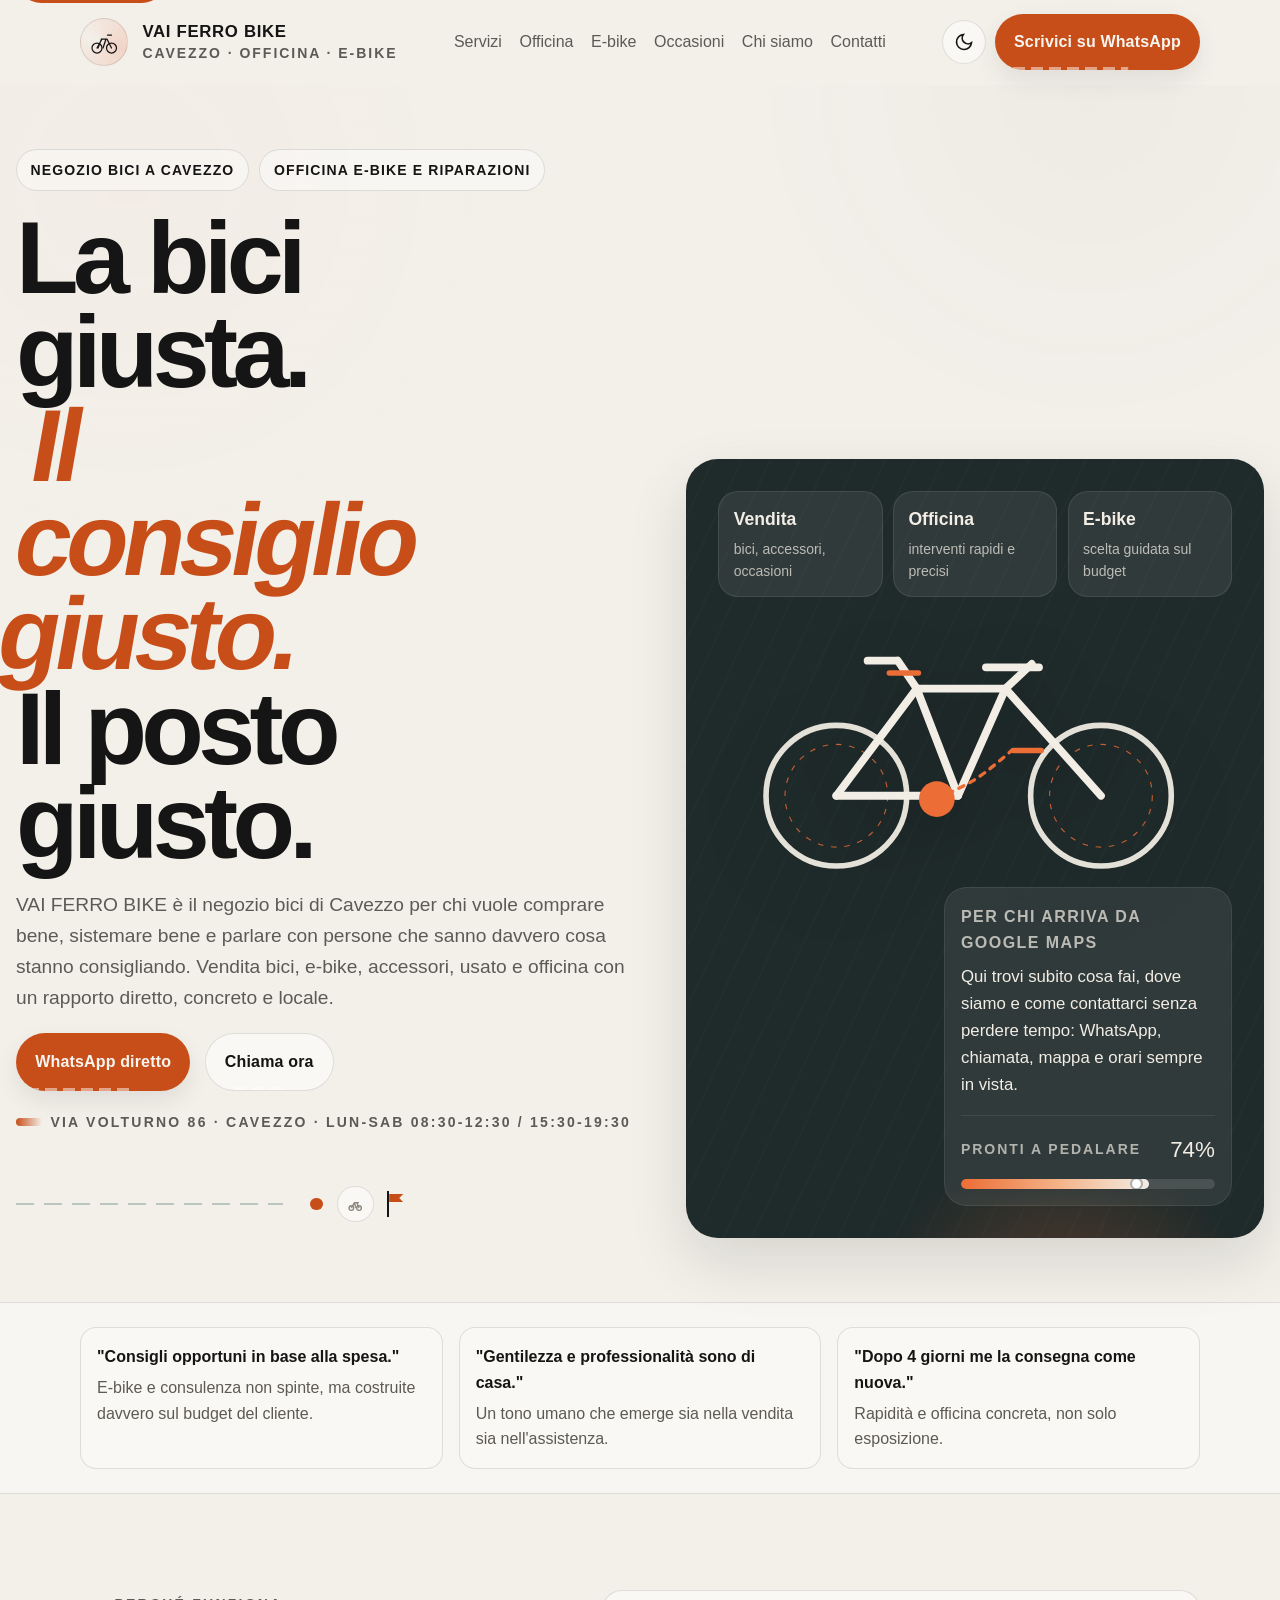
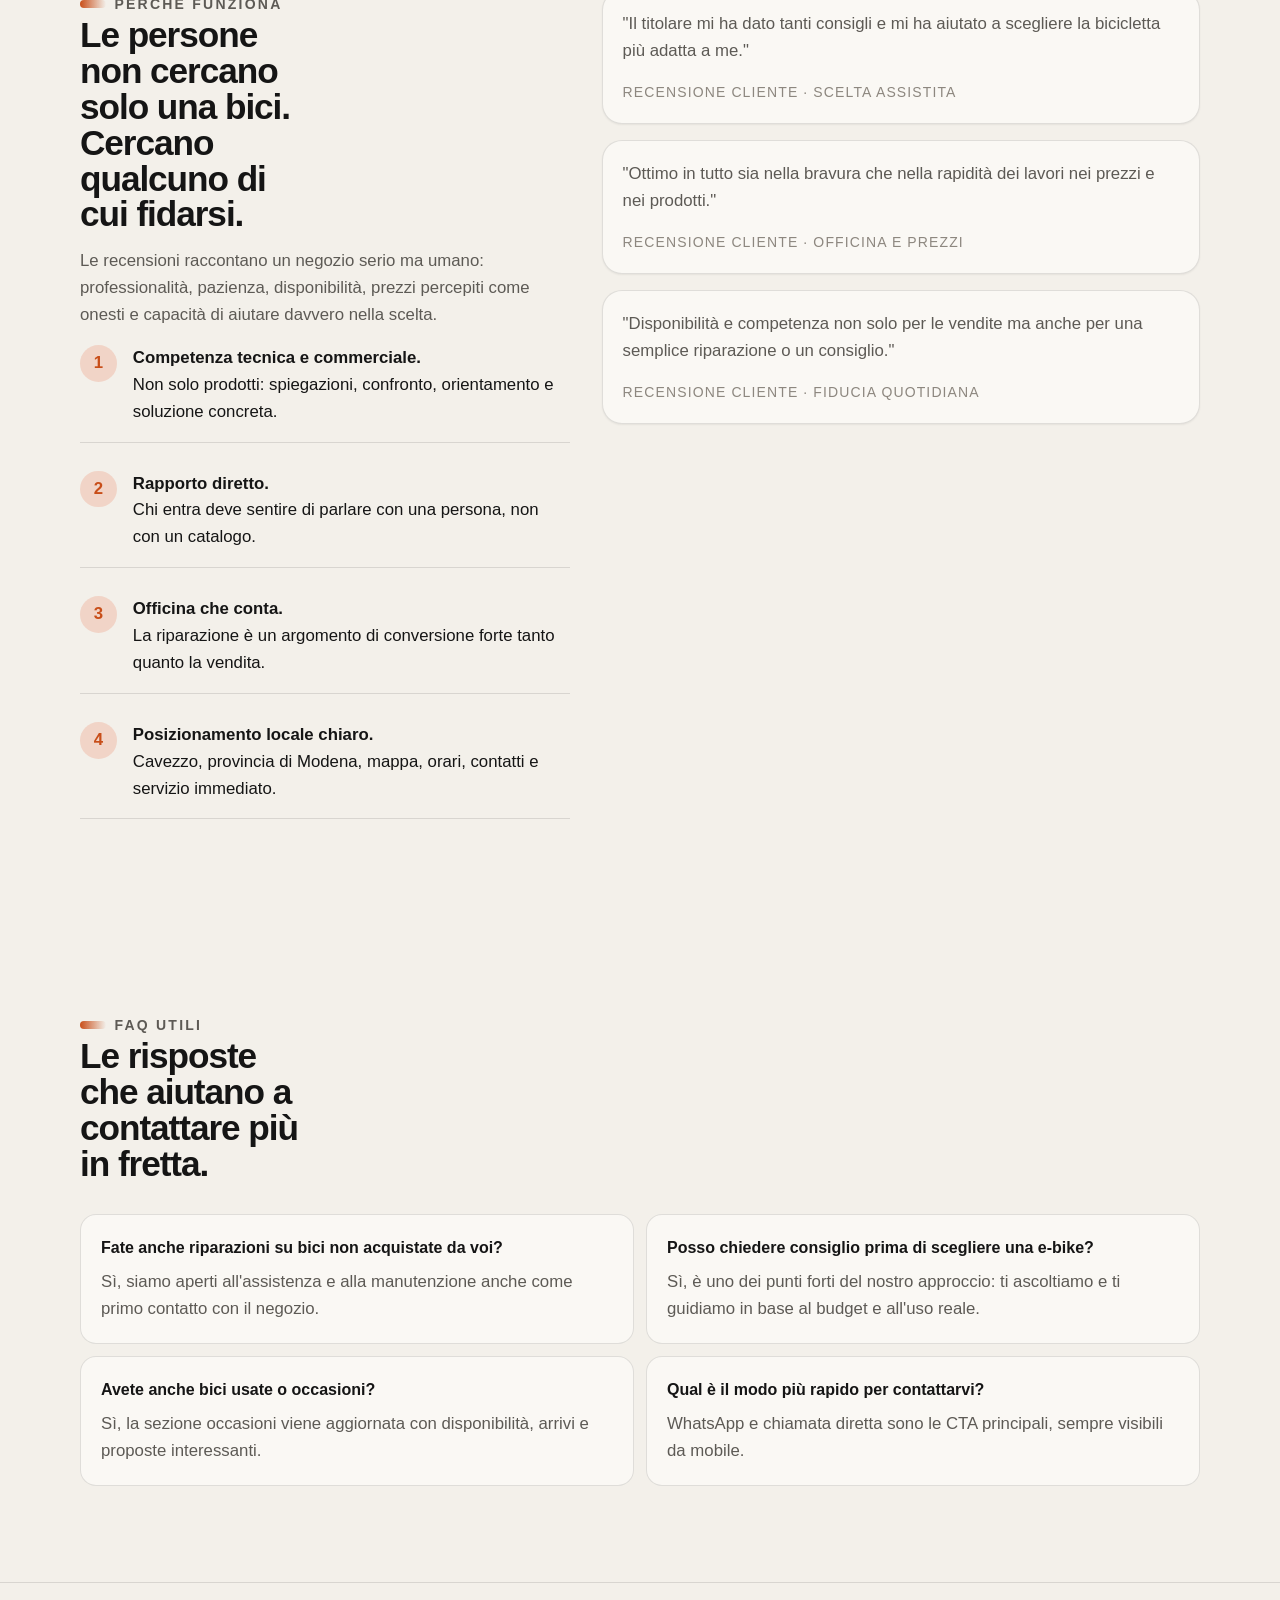
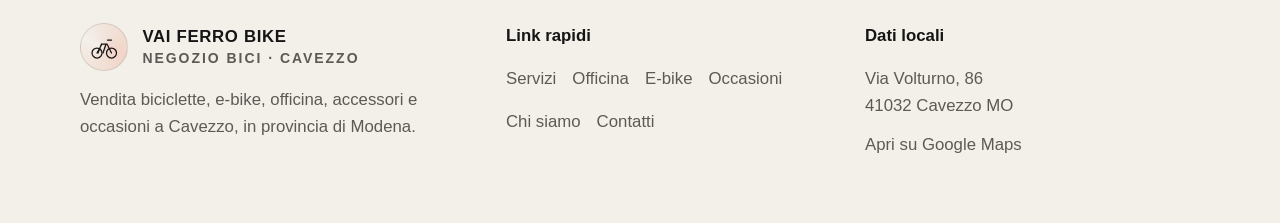
==== index.html @ fa723847 "Add files via upload" ====
<!DOCTYPE html>
<html lang="it">

<head>
  <meta charset="UTF-8">
  <meta name="viewport" content="width=device-width, initial-scale=1.0">
  <title>VAI FERRO BIKE | Negozio bici ed e-bike a Cavezzo</title>
  <meta name="description"
    content="Vendita bici, e-bike e officina a Cavezzo. Consigli veri, assistenza rapida, riparazioni biciclette e contatti immediati in Via Volturno 86.">
  <meta name="theme-color" content="#111111">
  <meta property="og:title" content="VAI FERRO BIKE | Negozio bici ed e-bike a Cavezzo">
  <meta property="og:description"
    content="Negozio bici ed officina a Cavezzo: vendita, e-bike, riparazioni, accessori e occasioni.">
  <meta property="og:type" content="website">
  <meta name="format-detection" content="telephone=no">
  <link rel="preconnect" href="https://api.fontshare.com">
  <link
    href="https://api.fontshare.com/v2/css?f[]=general-sans@400,500,600,700&f[]=cabinet-grotesk@500,700,800&display=swap"
    rel="stylesheet">
  <link rel="stylesheet" href="style.css">
</head>

<body>
  <a class="skip-link" href="#content">Vai al contenuto</a>
  <div class="tire-cursor" aria-hidden="true"></div>
  <div class="site-shell">
    <div class="texture"></div>

    <header class="header" id="top">
      <div class="container header-inner">
        <a class="brand" href="index.html" aria-label="VAI FERRO BIKE home">
          <span class="brand-mark" aria-hidden="true">
            <svg viewBox="0 0 64 64" fill="none" stroke="currentColor" stroke-width="2.5" stroke-linecap="round"
              stroke-linejoin="round">
              <circle cx="18" cy="44" r="10"></circle>
              <circle cx="47" cy="44" r="10"></circle>
              <path d="M18 44l10-18h10l9 18M28 26l7 0M36 26l-6 18M27 26l-7 18"></path>
              <path d="M39 18h8"></path>
            </svg>
          </span>
          <span class="brand-name"><strong>VAI FERRO BIKE</strong><span>Cavezzo · officina · e-bike</span></span>
        </a>

        <nav class="nav" aria-label="Principale">
          <a href="servizi.html">Servizi</a>
          <a href="officina.html">Officina</a>
          <a href="ebike.html">E-bike</a>
          <a href="occasioni.html">Occasioni</a>
          <a href="chi-siamo.html">Chi siamo</a>
          <a href="contatti.html">Contatti</a>
        </nav>

        <div class="header-actions">
          <button class="theme-toggle" type="button" data-theme-toggle aria-label="Attiva tema scuro">
            <svg width="20" height="20" viewBox="0 0 24 24" fill="none" stroke="currentColor" stroke-width="2">
              <path d="M21 12.79A9 9 0 1 1 11.21 3 7 7 0 0 0 21 12.79z" />
            </svg>
          </button>
          <a class="btn btn-primary desktop-cta"
            href="https://wa.me/393000000000?text=Ciao%20VAI%20FERRO%20BIKE%2C%20vorrei%20avere%20informazioni."
            target="_blank" rel="noopener noreferrer">Scrivici su WhatsApp</a>
          <button class="menu-toggle" type="button" aria-label="Apri menu" aria-expanded="false"><span></span></button>
        </div>
      </div>
      <div class="container mobile-panel" id="mobilePanel">
        <div class="mobile-panel-inner">
          <nav class="mobile-links" aria-label="Mobile">
            <a href="servizi.html">Servizi</a>
            <a href="officina.html">Officina</a>
            <a href="ebike.html">E-bike</a>
            <a href="occasioni.html">Usato e occasioni</a>
            <a href="chi-siamo.html">Chi siamo</a>
            <a href="contatti.html">Contatti</a>
          </nav>
        </div>
      </div>
    </header>

    <main id="content">
      <!-- HERO -->
      <section class="hero">
        <div class="container-wide hero-grid">
          <div class="hero-copy reveal">
            <div class="hero-kicker">
              <span class="chip">Negozio bici a Cavezzo</span>
              <span class="chip">Officina e-bike e riparazioni</span>
            </div>
            <h1 class="hero-title">La bici giusta. <span class="accent">Il consiglio giusto.</span> Il posto giusto.
            </h1>
            <p class="hero-lead">VAI FERRO BIKE è il negozio bici di Cavezzo per chi vuole comprare bene, sistemare bene
              e parlare con persone che sanno davvero cosa stanno consigliando. Vendita bici, e-bike, accessori, usato e
              officina con un rapporto diretto, concreto e locale.</p>
            <div class="btn-row">
              <a class="btn btn-primary"
                href="https://wa.me/393000000000?text=Ciao%20VAI%20FERRO%20BIKE%2C%20vorrei%20un%20consiglio%20su%20una%20bici%20o%20una%20riparazione."
                target="_blank" rel="noopener noreferrer">WhatsApp diretto</a>
              <a class="btn btn-secondary" href="tel:+393000000000">Chiama ora</a>
            </div>
            <p class="eyebrow">Via Volturno 86 · Cavezzo · Lun-Sab 08:30-12:30 / 15:30-19:30</p>
            <div class="route-strip" aria-hidden="true"><span></span><span class="route-dot"></span><span
                class="route-rider"><svg viewBox="0 0 24 24" fill="none" stroke="currentColor" stroke-width="1.8">
                  <circle cx="7" cy="17" r="3"></circle>
                  <circle cx="17" cy="17" r="3"></circle>
                  <path d="M7 17l4-7h3l3 7M11 10l2 7M14 10h3"></path>
                </svg></span><span class="route-flag"></span><span></span></div>
          </div>

          <div class="hero-aside reveal" aria-hidden="true">
            <div class="speed-lines"></div>
            <div class="bike-stage">
              <div class="stat-ribbon">
                <div class="stat-pill"><strong>Vendita</strong><span>bici, accessori, occasioni</span></div>
                <div class="stat-pill"><strong>Officina</strong><span>interventi rapidi e precisi</span></div>
                <div class="stat-pill"><strong>E-bike</strong><span>scelta guidata sul budget</span></div>
              </div>

              <svg class="bike-illustration" viewBox="0 0 920 520" fill="none" xmlns="http://www.w3.org/2000/svg">
                <circle class="wheel-spin" cx="212" cy="356" r="126" stroke="currentColor" stroke-width="10"
                  opacity="0.94" />
                <circle class="wheel-spin" cx="686" cy="356" r="126" stroke="currentColor" stroke-width="10"
                  opacity="0.94" />
                <circle class="wheel-spin" cx="212" cy="356" r="92" stroke="#EC6D35" stroke-width="2"
                  stroke-dasharray="10 14" opacity="0.8" />
                <circle class="wheel-spin" cx="686" cy="356" r="92" stroke="#EC6D35" stroke-width="2"
                  stroke-dasharray="10 14" opacity="0.8" />
                <path d="M212 356L356 164H515L686 356" stroke="currentColor" stroke-width="14" stroke-linecap="round"
                  stroke-linejoin="round" />
                <path d="M356 164L430 356H212" stroke="currentColor" stroke-width="14" stroke-linecap="round"
                  stroke-linejoin="round" />
                <path d="M430 356L515 164" stroke="currentColor" stroke-width="14" stroke-linecap="round"
                  stroke-linejoin="round" />
                <path d="M480 126H575" stroke="currentColor" stroke-width="14" stroke-linecap="round" />
                <path d="M356 164L322 114" stroke="currentColor" stroke-width="14" stroke-linecap="round" />
                <path d="M320 114H268" stroke="currentColor" stroke-width="14" stroke-linecap="round" />
                <path d="M515 164L562 120" stroke="currentColor" stroke-width="14" stroke-linecap="round" />
                <path
                  d="M424 362C424 379.673 409.673 394 392 394C374.327 394 360 379.673 360 362C360 344.327 374.327 330 392 330C409.673 330 424 344.327 424 362Z"
                  fill="#EC6D35" />
                <path class="chain-motion" d="M392 362C392 362 426 346 452 332C478 318 527 274 527 274" stroke="#EC6D35"
                  stroke-width="6" stroke-linecap="round" stroke-dasharray="10 12" />
                <path d="M529 275L579 275" stroke="#EC6D35" stroke-width="10" stroke-linecap="round" />
                <path d="M307 136L359 136" stroke="#EC6D35" stroke-width="10" stroke-linecap="round" />
              </svg>

              <div class="hero-card">
                <h3>Per chi arriva da Google Maps</h3>
                <p>Qui trovi subito cosa fai, dove siamo e come contattarci senza perdere tempo: WhatsApp, chiamata,
                  mappa e orari sempre in vista.</p>
                <div class="pedal-meter" aria-label="Indicatore dinamico stile pedalata">
                  <div class="pedal-meter-head"><strong>Pronti a pedalare</strong><span class="pedal-meter-value"
                      data-meter-value>72%</span></div>
                  <div class="meter-track">
                    <div class="meter-fill" data-meter-fill></div>
                  </div>
                </div>
              </div>
            </div>
          </div>
        </div>
      </section>

      <!-- TRUST BAND -->
      <section class="trust-band" aria-label="Recensioni evidenziate">
        <div class="container trust-row reveal">
          <article class="trust-quote"><strong>"Consigli opportuni in base alla spesa."</strong> E-bike e consulenza non
            spinte, ma costruite davvero sul budget del cliente.</article>
          <article class="trust-quote"><strong>"Gentilezza e professionalità sono di casa."</strong> Un tono umano che
            emerge sia nella vendita sia nell'assistenza.</article>
          <article class="trust-quote"><strong>"Dopo 4 giorni me la consegna come nuova."</strong> Rapidità e officina
            concreta, non solo esposizione.</article>
        </div>
      </section>

      <!-- PERCHÉ SCEGLIERCI -->
      <section class="section" id="perche-sceglierci">
        <div class="container why-layout">
          <div class="reveal">
            <span class="eyebrow">Perché funziona</span>
            <h2 class="section-title">Le persone non cercano solo una bici. Cercano qualcuno di cui fidarsi.</h2>
            <p class="section-copy">Le recensioni raccontano un negozio serio ma umano: professionalità, pazienza,
              disponibilità, prezzi percepiti come onesti e capacità di aiutare davvero nella scelta.</p>
            <div class="why-list">
              <div class="why-item">
                <div class="why-badge">1</div>
                <div><strong>Competenza tecnica e commerciale.</strong>
                  <p>Non solo prodotti: spiegazioni, confronto, orientamento e soluzione concreta.</p>
                </div>
              </div>
              <div class="why-item">
                <div class="why-badge">2</div>
                <div><strong>Rapporto diretto.</strong>
                  <p>Chi entra deve sentire di parlare con una persona, non con un catalogo.</p>
                </div>
              </div>
              <div class="why-item">
                <div class="why-badge">3</div>
                <div><strong>Officina che conta.</strong>
                  <p>La riparazione è un argomento di conversione forte tanto quanto la vendita.</p>
                </div>
              </div>
              <div class="why-item">
                <div class="why-badge">4</div>
                <div><strong>Posizionamento locale chiaro.</strong>
                  <p>Cavezzo, provincia di Modena, mappa, orari, contatti e servizio immediato.</p>
                </div>
              </div>
            </div>
          </div>

          <div class="review-wall reveal">
            <article class="review-card">
              <p>"Il titolare mi ha dato tanti consigli e mi ha aiutato a scegliere la bicicletta più adatta a me."</p>
              <footer>Recensione cliente · scelta assistita</footer>
            </article>
            <article class="review-card">
              <p>"Ottimo in tutto sia nella bravura che nella rapidità dei lavori nei prezzi e nei prodotti."</p>
              <footer>Recensione cliente · officina e prezzi</footer>
            </article>
            <article class="review-card">
              <p>"Disponibilità e competenza non solo per le vendite ma anche per una semplice riparazione o un
                consiglio."</p>
              <footer>Recensione cliente · fiducia quotidiana</footer>
            </article>
          </div>
        </div>
      </section>

      <!-- FAQ -->
      <section class="section">
        <div class="container">
          <span class="eyebrow reveal">FAQ utili</span>
          <h2 class="section-title reveal">Le risposte che aiutano a contattare più in fretta.</h2>
          <div class="faq-list">
            <article class="faq-item reveal">
              <h3>Fate anche riparazioni su bici non acquistate da voi?</h3>
              <p>Sì, siamo aperti all'assistenza e alla manutenzione anche come primo contatto con il negozio.</p>
            </article>
            <article class="faq-item reveal">
              <h3>Posso chiedere consiglio prima di scegliere una e-bike?</h3>
              <p>Sì, è uno dei punti forti del nostro approccio: ti ascoltiamo e ti guidiamo in base al budget e all'uso
                reale.</p>
            </article>
            <article class="faq-item reveal">
              <h3>Avete anche bici usate o occasioni?</h3>
              <p>Sì, la sezione occasioni viene aggiornata con disponibilità, arrivi e proposte interessanti.</p>
            </article>
            <article class="faq-item reveal">
              <h3>Qual è il modo più rapido per contattarvi?</h3>
              <p>WhatsApp e chiamata diretta sono le CTA principali, sempre visibili da mobile.</p>
            </article>
          </div>
        </div>
      </section>
    </main>

    <footer class="footer">
      <div class="container footer-grid">
        <div>
          <div class="brand" style="margin-bottom: 1rem;">
            <span class="brand-mark" aria-hidden="true">
              <svg viewBox="0 0 64 64" fill="none" stroke="currentColor" stroke-width="2.5" stroke-linecap="round"
                stroke-linejoin="round">
                <circle cx="18" cy="44" r="10"></circle>
                <circle cx="47" cy="44" r="10"></circle>
                <path d="M18 44l10-18h10l9 18M28 26l7 0M36 26l-6 18M27 26l-7 18"></path>
                <path d="M39 18h8"></path>
              </svg>
            </span>
            <span class="brand-name"><strong>VAI FERRO BIKE</strong><span>Negozio bici · Cavezzo</span></span>
          </div>
          <p>Vendita biciclette, e-bike, officina, accessori e occasioni a Cavezzo, in provincia di Modena.</p>
        </div>
        <div>
          <strong>Link rapidi</strong>
          <div class="footer-links" style="margin-top: 1rem;">
            <a href="servizi.html">Servizi</a>
            <a href="officina.html">Officina</a>
            <a href="ebike.html">E-bike</a>
            <a href="occasioni.html">Occasioni</a>
            <a href="chi-siamo.html">Chi siamo</a>
            <a href="contatti.html">Contatti</a>
          </div>
        </div>
        <div>
          <strong>Dati locali</strong>
          <p style="margin-top: 1rem;">Via Volturno, 86<br>41032 Cavezzo MO</p>
          <p style="margin-top: .75rem;"><a href="https://maps.google.com/maps?q=44.8327569,11.0342762&z=15"
              target="_blank" rel="noopener noreferrer">Apri su Google Maps</a></p>
        </div>
      </div>
    </footer>

    <div class="sticky-actions" aria-label="Azioni rapide mobile">
      <a class="btn btn-secondary" href="tel:+393000000000">Chiama</a>
      <a class="btn btn-primary"
        href="https://wa.me/393000000000?text=Ciao%20VAI%20FERRO%20BIKE%2C%20vorrei%20avere%20informazioni."
        target="_blank" rel="noopener noreferrer">WhatsApp</a>
    </div>
  </div>

  <script type="application/ld+json">
  {
    "@context": "https://schema.org",
    "@type": "SportsActivityLocation",
    "name": "VAI FERRO BIKE",
    "address": {
      "@type": "PostalAddress",
      "streetAddress": "Via Volturno, 86",
      "addressLocality": "Cavezzo",
      "addressRegion": "MO",
      "postalCode": "41032",
      "addressCountry": "IT"
    },
    "telephone": "+39 300 000 0000",
    "url": "https://example.com",
    "openingHoursSpecification": [
      {"@type":"OpeningHoursSpecification","dayOfWeek":["Monday","Tuesday","Wednesday","Thursday","Friday","Saturday"],"opens":"08:30","closes":"12:30"},
      {"@type":"OpeningHoursSpecification","dayOfWeek":["Monday","Tuesday","Wednesday","Thursday","Friday","Saturday"],"opens":"15:30","closes":"19:30"}
    ],
    "areaServed": "Cavezzo e provincia di Modena",
    "description": "Negozio biciclette, e-bike e officina riparazioni a Cavezzo."
  }
  </script>
  <script src="main.js"></script>
</body>

</html>
---- style.css ----
:root,
[data-theme="light"] {
    --text-xs: clamp(0.75rem, 0.7rem + 0.25vw, 0.875rem);
    --text-sm: clamp(0.875rem, 0.8rem + 0.35vw, 1rem);
    --text-base: clamp(1rem, 0.95rem + 0.25vw, 1.05rem);
    --text-lg: clamp(1.125rem, 1rem + 0.75vw, 1.45rem);
    --text-xl: clamp(1.5rem, 1.2rem + 1.25vw, 2.2rem);
    --text-2xl: clamp(2.2rem, 1.3rem + 3vw, 4rem);
    --text-3xl: clamp(3rem, 1.2rem + 5vw, 6rem);
    --space-1: 0.25rem;
    --space-2: 0.5rem;
    --space-3: 0.75rem;
    --space-4: 1rem;
    --space-5: 1.25rem;
    --space-6: 1.5rem;
    --space-8: 2rem;
    --space-10: 2.5rem;
    --space-12: 3rem;
    --space-16: 4rem;
    --space-20: 5rem;
    --space-24: 6rem;
    --space-32: 8rem;
    --color-bg: #f3f0ea;
    --color-surface: #faf8f4;
    --color-surface-2: #f6f3ee;
    --color-surface-offset: #eae4da;
    --color-surface-dynamic: #ddd6cb;
    --color-divider: #d3ccbf;
    --color-border: rgba(28, 28, 28, 0.12);
    --color-text: #151515;
    --color-text-muted: #5d5a55;
    --color-text-faint: #8d877f;
    --color-text-inverse: #f7f5f0;
    --color-primary: #c84e19;
    --color-primary-hover: #a53f14;
    --color-primary-highlight: #f1d4c7;
    --color-secondary: #1f2a2a;
    --color-track: #bbc6c1;
    --color-success: #3e6a2a;
    --radius-sm: 0.4rem;
    --radius-md: 0.7rem;
    --radius-lg: 1rem;
    --radius-xl: 1.5rem;
    --radius-full: 9999px;
    --shadow-sm: 0 1px 2px rgba(17, 17, 17, 0.06);
    --shadow-md: 0 10px 24px rgba(17, 17, 17, 0.08);
    --shadow-lg: 0 24px 60px rgba(17, 17, 17, 0.12);
    --font-display: 'Cabinet Grotesk', 'Arial Narrow', sans-serif;
    --font-body: 'General Sans', 'Helvetica Neue', sans-serif;
    --content-default: 1120px;
    --content-wide: 1260px;
    --header-h: 84px;
}

[data-theme="dark"] {
    --color-bg: #101111;
    --color-surface: #161817;
    --color-surface-2: #1b1d1c;
    --color-surface-offset: #212422;
    --color-surface-dynamic: #2c302e;
    --color-divider: #2d322f;
    --color-border: rgba(255, 255, 255, 0.10);
    --color-text: #f2ede5;
    --color-text-muted: #c2bbb0;
    --color-text-faint: #8d877d;
    --color-text-inverse: #101111;
    --color-primary: #ec6d35;
    --color-primary-hover: #ff8450;
    --color-primary-highlight: rgba(236, 109, 53, 0.14);
    --color-secondary: #dfe8e2;
    --color-track: #55625b;
    --shadow-sm: 0 1px 2px rgba(0, 0, 0, 0.22);
    --shadow-md: 0 10px 24px rgba(0, 0, 0, 0.28);
    --shadow-lg: 0 24px 60px rgba(0, 0, 0, 0.35);
}

*,
:before,
:after {
    box-sizing: border-box;
    margin: 0;
    padding: 0
}

html {
    scroll-behavior: smooth;
    -webkit-text-size-adjust: none;
    text-size-adjust: none;
    scroll-padding-top: calc(var(--header-h) + 18px)
}

body {
    min-height: 100dvh;
    font-family: var(--font-body);
    font-size: var(--text-base);
    line-height: 1.6;
    background: var(--color-bg);
    color: var(--color-text);
    -webkit-font-smoothing: antialiased;
    text-rendering: optimizeLegibility
}

img,
svg {
    display: block;
    max-width: 100%
}

a {
    color: inherit;
    text-decoration: none;
    transition: all 180ms cubic-bezier(.16, 1, .3, 1)
}

button,
input,
textarea {
    font: inherit;
    color: inherit
}

button {
    cursor: pointer;
    border: none;
    background: none
}

:focus-visible {
    outline: 2px solid var(--color-primary);
    outline-offset: 3px;
    border-radius: var(--radius-sm)
}

::selection {
    background: rgba(200, 78, 25, .18)
}

.sr-only {
    position: absolute;
    width: 1px;
    height: 1px;
    padding: 0;
    margin: -1px;
    overflow: hidden;
    clip: rect(0, 0, 0, 0);
    white-space: nowrap;
    border: 0
}

.site-shell {
    position: relative;
    overflow-x: clip
}

.texture {
    position: fixed;
    inset: 0;
    pointer-events: none;
    opacity: .28;
    background-image: radial-gradient(circle at 10% 20%, rgba(200, 78, 25, .08), transparent 26%), radial-gradient(circle at 85% 10%, rgba(31, 42, 42, .08), transparent 24%), linear-gradient(transparent 0, transparent 97%, rgba(0, 0, 0, .018) 100%);
    background-size: auto, auto, 100% 32px;
    mix-blend-mode: multiply;
    z-index: -1
}

[data-theme="dark"] .texture {
    opacity: .18;
    mix-blend-mode: screen
}

.container {
    width: min(calc(100% - 2rem), var(--content-default));
    margin-inline: auto
}

.container-wide {
    width: min(calc(100% - 2rem), var(--content-wide));
    margin-inline: auto
}

.section {
    padding-block: clamp(var(--space-12), 8vw, var(--space-24))
}

.eyebrow {
    display: inline-flex;
    align-items: center;
    gap: .55rem;
    font-size: var(--text-xs);
    text-transform: uppercase;
    letter-spacing: .16em;
    color: var(--color-text-muted);
    font-weight: 700
}

.eyebrow:before {
    content: "";
    width: 1.6rem;
    height: .5rem;
    border-radius: var(--radius-full);
    background: linear-gradient(90deg, var(--color-primary), transparent)
}

.section-title {
    font-family: var(--font-display);
    font-size: var(--text-xl);
    line-height: 1.02;
    letter-spacing: -.03em;
    max-width: 12ch
}

.section-copy {
    color: var(--color-text-muted);
    max-width: 60ch;
    margin-top: var(--space-4)
}

.grid {
    display: grid;
    gap: var(--space-6)
}

.skip-link {
    position: absolute;
    left: var(--space-4);
    top: -3rem;
    background: var(--color-primary);
    color: var(--color-text-inverse);
    padding: .75rem 1rem;
    border-radius: var(--radius-full);
    z-index: 1000
}

.skip-link:focus {
    top: var(--space-4)
}

.header {
    position: sticky;
    top: 0;
    z-index: 60;
    background: rgba(243, 240, 234, .82);
    backdrop-filter: blur(16px);
    border-bottom: 1px solid transparent;
    transition: transform .3s cubic-bezier(.16, 1, .3, 1), box-shadow .3s cubic-bezier(.16, 1, .3, 1), border-color .3s ease
}

[data-theme="dark"] .header {
    background: rgba(16, 17, 17, .78)
}

.header.scrolled {
    box-shadow: var(--shadow-sm);
    border-color: var(--color-border)
}

.header-inner {
    min-height: var(--header-h);
    display: flex;
    align-items: center;
    justify-content: space-between;
    gap: var(--space-4)
}

.brand {
    display: flex;
    align-items: center;
    gap: .9rem;
    font-weight: 700
}

.brand-mark {
    width: 3rem;
    height: 3rem;
    border-radius: 50%;
    display: grid;
    place-items: center;
    border: 1px solid var(--color-border);
    background: conic-gradient(from 110deg, var(--color-primary-highlight), transparent, var(--color-primary-highlight));
    position: relative;
    overflow: hidden
}

.brand-mark svg {
    width: 2rem;
    height: 2rem
}

.brand-name {
    display: flex;
    flex-direction: column;
    line-height: 1
}

.brand-name strong {
    font-family: var(--font-display);
    font-size: 1.05rem;
    letter-spacing: .04em
}

.brand-name span {
    font-size: var(--text-xs);
    color: var(--color-text-muted);
    margin-top: .3rem;
    text-transform: uppercase;
    letter-spacing: .14em
}

.nav {
    display: none;
    align-items: center;
    gap: 1.1rem
}

.nav a {
    font-size: var(--text-sm);
    color: var(--color-text-muted)
}

.nav a:hover,
.nav a.active {
    color: var(--color-text)
}

.header-actions {
    display: flex;
    align-items: center;
    gap: .55rem
}

.theme-toggle,
.menu-toggle {
    width: 2.75rem;
    height: 2.75rem;
    border-radius: 50%;
    border: 1px solid var(--color-border);
    display: grid;
    place-items: center;
    background: var(--color-surface)
}

.menu-toggle {
    position: relative
}

.menu-toggle span,
.menu-toggle:before,
.menu-toggle:after {
    content: "";
    position: absolute;
    width: 1rem;
    height: 2px;
    background: var(--color-text);
    border-radius: 999px;
    transition: transform .25s ease, opacity .25s ease
}

.menu-toggle span {
    transform: translateY(0)
}

.menu-toggle:before {
    transform: translateY(-6px)
}

.menu-toggle:after {
    transform: translateY(6px)
}

.menu-toggle[aria-expanded="true"] span {
    opacity: 0
}

.menu-toggle[aria-expanded="true"]:before {
    transform: rotate(45deg)
}

.menu-toggle[aria-expanded="true"]:after {
    transform: rotate(-45deg)
}

.mobile-panel {
    display: grid;
    grid-template-rows: 0fr;
    transition: grid-template-rows .28s ease;
    border-top: 1px solid transparent
}

.mobile-panel.open {
    grid-template-rows: 1fr;
    border-color: var(--color-border)
}

.mobile-panel-inner {
    overflow: hidden
}

.mobile-links {
    display: flex;
    flex-direction: column;
    padding: 0 0 var(--space-6)
}

.mobile-links a {
    padding: 1rem 0;
    border-bottom: 1px solid var(--color-border);
    font-weight: 600
}

.btn {
    display: inline-flex;
    align-items: center;
    justify-content: center;
    gap: .7rem;
    min-height: 48px;
    padding: .95rem 1.2rem;
    border-radius: var(--radius-full);
    font-size: var(--text-sm);
    font-weight: 700;
    letter-spacing: .01em;
    position: relative;
    overflow: hidden;
    isolation: isolate
}

.btn:before {
    content: "";
    position: absolute;
    inset: auto 0 0 0;
    height: 3px;
    background: repeating-linear-gradient(90deg, rgba(255, 255, 255, .88) 0 12px, transparent 12px 18px);
    transform: translateX(-35%);
    opacity: .55;
    transition: transform .45s cubic-bezier(.16, 1, .3, 1), opacity .3s ease
}

.btn:hover:before {
    transform: translateX(0);
    opacity: .9
}

.btn-primary {
    background: var(--color-primary);
    color: var(--color-text-inverse);
    box-shadow: var(--shadow-md)
}

.btn-primary:hover {
    background: var(--color-primary-hover);
    transform: translateY(-1px)
}

.btn-secondary {
    border: 1px solid var(--color-border);
    background: var(--color-surface);
    color: var(--color-text)
}

.btn-ghost {
    color: var(--color-text-muted)
}

.btn-row {
    display: flex;
    flex-wrap: wrap;
    gap: .9rem
}

/* HERO */
.hero {
    padding-top: clamp(var(--space-10), 6vw, var(--space-16));
    padding-bottom: var(--space-16)
}

.hero-grid {
    display: grid;
    gap: var(--space-8);
    align-items: end
}

.hero-copy {
    display: grid;
    gap: var(--space-5)
}

.hero-kicker {
    display: flex;
    flex-wrap: wrap;
    gap: .65rem
}

.chip {
    display: inline-flex;
    align-items: center;
    gap: .5rem;
    padding: .55rem .85rem;
    border-radius: var(--radius-full);
    border: 1px solid var(--color-border);
    background: rgba(255, 255, 255, .42);
    font-size: var(--text-xs);
    font-weight: 700;
    text-transform: uppercase;
    letter-spacing: .08em
}

[data-theme="dark"] .chip {
    background: rgba(255, 255, 255, .02)
}

.hero-title {
    font-family: var(--font-display);
    font-size: clamp(3rem, 8vw, 7rem);
    line-height: .92;
    letter-spacing: -.055em;
    max-width: 8ch
}

.hero-title .accent {
    display: inline-block;
    color: var(--color-primary);
    transform: skew(-10deg)
}

.hero-lead {
    max-width: 58ch;
    color: var(--color-text-muted);
    font-size: clamp(1.05rem, 1rem + .4vw, 1.2rem)
}

.hero-aside {
    position: relative;
    background: var(--color-secondary);
    color: #f2ede5;
    border-radius: 2rem;
    padding: clamp(var(--space-6), 3vw, var(--space-8));
    min-height: 420px;
    overflow: hidden;
    box-shadow: var(--shadow-lg)
}

[data-theme="dark"] .hero-aside {
    color: #151515;
}

.hero-aside:before {
    content: "";
    position: absolute;
    inset: auto -10% -30% 20%;
    height: 280px;
    background: radial-gradient(circle, rgba(236, 109, 53, .28), transparent 65%)
}

.speed-lines {
    position: absolute;
    inset: 0;
    pointer-events: none;
    opacity: .28;
    background: repeating-linear-gradient(115deg, transparent 0 24px, rgba(255, 255, 255, .05) 24px 26px)
}

.bike-stage {
    position: relative;
    display: grid;
    align-content: space-between;
    height: 100%
}

.stat-ribbon {
    display: grid;
    grid-template-columns: repeat(3, 1fr);
    gap: .65rem
}

.stat-pill {
    background: rgba(255, 255, 255, .08);
    border: 1px solid rgba(255, 255, 255, .09);
    border-radius: 1.25rem;
    padding: .85rem .9rem
}

.stat-pill strong {
    display: block;
    font-size: 1.1rem
}

.stat-pill span {
    display: block;
    margin-top: .25rem;
    font-size: var(--text-xs);
    color: currentColor;
    opacity: 0.72
}

.hero-card {
    max-width: 18rem;
    margin-left: auto;
    background: rgba(255, 255, 255, .08);
    backdrop-filter: blur(10px);
    border: 1px solid rgba(255, 255, 255, .08);
    border-radius: 1.4rem;
    padding: 1rem
}

.hero-card h3 {
    font-size: var(--text-sm);
    text-transform: uppercase;
    letter-spacing: .09em;
    color: currentColor;
    opacity: 0.72
}

.hero-card p {
    margin-top: .55rem;
    font-size: var(--text-base)
}

.pedal-meter {
    display: grid;
    gap: .7rem;
    margin-top: 1rem;
    padding-top: 1rem;
    border-top: 1px solid rgba(255, 255, 255, .08)
}

.pedal-meter-head {
    display: flex;
    align-items: center;
    justify-content: space-between;
    gap: 1rem
}

.pedal-meter strong {
    font-size: var(--text-xs);
    text-transform: uppercase;
    letter-spacing: .14em;
    color: currentColor;
    opacity: 0.68
}

.pedal-meter-value {
    font-family: var(--font-display);
    font-size: 1.4rem;
    color: currentColor
}

.meter-track {
    height: .65rem;
    background: rgba(255, 255, 255, .12);
    border-radius: 999px;
    overflow: hidden;
    position: relative
}

.meter-fill {
    height: 100%;
    width: 72%;
    background: linear-gradient(90deg, #ec6d35, #f4b085, #f2ede5);
    border-radius: 999px;
    position: relative
}

.meter-fill:after {
    content: "";
    position: absolute;
    right: .35rem;
    top: 50%;
    width: .85rem;
    height: .85rem;
    border-radius: 50%;
    border: 2px solid rgba(17, 17, 17, .35);
    background: #fff;
    transform: translateY(-50%)
}

.bike-illustration {
    margin-top: auto;
    align-self: end;
    justify-self: center;
    width: min(100%, 520px);
    filter: drop-shadow(0 18px 28px rgba(0, 0, 0, .26))
}

.wheel-spin {
    transform-origin: center;
    animation: spin 16s linear infinite
}

.chain-motion {
    animation: dash 5s linear infinite
}

@keyframes spin {
    to {
        transform: rotate(360deg)
    }
}

@keyframes dash {
    to {
        stroke-dashoffset: -120
    }
}

/* TRUST BAND */
.trust-band {
    border-block: 1px solid var(--color-border);
    background: rgba(255, 255, 255, .38)
}

[data-theme="dark"] .trust-band {
    background: rgba(255, 255, 255, .015)
}

.trust-row {
    display: grid;
    gap: var(--space-4);
    padding-block: var(--space-6)
}

.trust-quote {
    font-size: var(--text-sm);
    color: var(--color-text-muted);
    padding: var(--space-4);
    border: 1px solid var(--color-border);
    border-radius: var(--radius-lg);
    background: var(--color-surface)
}

.trust-quote strong {
    display: block;
    color: var(--color-text);
    margin-bottom: .35rem
}

/* SERVIZI */
.service-grid {
    display: grid;
    gap: var(--space-4);
    margin-top: var(--space-8)
}

.service-card {
    position: relative;
    overflow: hidden;
    border-radius: 1.4rem;
    padding: var(--space-6);
    background: var(--color-surface);
    border: 1px solid var(--color-border);
    box-shadow: var(--shadow-sm)
}

.service-card:before {
    content: "";
    position: absolute;
    right: -2rem;
    top: -2rem;
    width: 7rem;
    height: 7rem;
    border-radius: 50%;
    background: radial-gradient(circle, rgba(200, 78, 25, .12), transparent 70%)
}

.service-number {
    font-size: var(--text-xs);
    font-weight: 800;
    letter-spacing: .14em;
    text-transform: uppercase;
    color: var(--color-text-faint)
}

.service-card h3 {
    font-family: var(--font-display);
    font-size: 1.55rem;
    line-height: 1.02;
    max-width: 10ch;
    margin-top: .8rem
}

.service-card p {
    margin-top: .8rem;
    color: var(--color-text-muted);
    max-width: 34ch
}

.service-meta {
    margin-top: var(--space-5);
    display: flex;
    flex-wrap: wrap;
    gap: .5rem
}

.service-meta span {
    font-size: var(--text-xs);
    padding: .45rem .7rem;
    border-radius: var(--radius-full);
    background: var(--color-surface-2);
    border: 1px solid var(--color-border)
}

/* PERCHÉ */
.why-layout {
    display: grid;
    gap: var(--space-8);
    align-items: start
}

.why-list {
    display: grid;
    gap: var(--space-3)
}

.why-item {
    display: grid;
    grid-template-columns: auto 1fr;
    gap: var(--space-4);
    padding: var(--space-4) 0;
    border-bottom: 1px solid var(--color-border)
}

.why-badge {
    width: 2.3rem;
    height: 2.3rem;
    border-radius: 50%;
    display: grid;
    place-items: center;
    background: var(--color-primary-highlight);
    color: var(--color-primary);
    font-weight: 800
}

.review-wall {
    display: grid;
    gap: var(--space-4)
}

.review-card {
    padding: var(--space-5);
    background: var(--color-surface);
    border: 1px solid var(--color-border);
    border-radius: 1.25rem;
    box-shadow: var(--shadow-sm)
}

.review-card p {
    color: var(--color-text-muted)
}

.review-card footer {
    margin-top: var(--space-4);
    font-size: var(--text-xs);
    text-transform: uppercase;
    letter-spacing: .08em;
    color: var(--color-text-faint)
}

/* EDITORIAL / FEATURE */
.editorial-grid {
    display: grid;
    gap: var(--space-4);
    margin-top: var(--space-8)
}

.feature-panel {
    padding: clamp(var(--space-6), 3vw, var(--space-8));
    border-radius: 1.6rem;
    position: relative;
    overflow: hidden;
    min-height: 320px;
    display: grid;
    align-content: end;
    border: 1px solid var(--color-border)
}

.feature-panel.dark {
    background: var(--color-secondary);
    color: #f2ede5
}

.feature-panel.light {
    background: var(--color-surface);
    box-shadow: var(--shadow-sm)
}

.feature-panel .eyebrow {
    color: inherit;
    opacity: .72
}

.feature-panel h3 {
    font-family: var(--font-display);
    font-size: clamp(1.9rem, 3vw, 3rem);
    line-height: 1;
    max-width: 11ch;
    margin-top: var(--space-4)
}

.feature-panel h2 {
    font-family: var(--font-display);
    font-size: clamp(1.9rem, 3vw, 3rem);
    line-height: 1;
    max-width: 11ch;
    margin-top: var(--space-4)
}

.feature-panel p {
    margin-top: var(--space-4);
    max-width: 46ch;
    color: inherit;
    opacity: .86
}

.road-mark {
    position: absolute;
    inset: auto -8% 2rem auto;
    width: 58%;
    height: 4px;
    background: repeating-linear-gradient(90deg, rgba(255, 255, 255, .65) 0 18px, transparent 18px 30px);
    transform: rotate(-12deg);
    opacity: .7
}

.wheel-ghost {
    position: absolute;
    right: -1rem;
    top: -2rem;
    width: 9rem;
    height: 9rem;
    border-radius: 50%;
    border: 2px solid rgba(236, 109, 53, .22)
}

.wheel-ghost:before,
.wheel-ghost:after {
    content: "";
    position: absolute;
    inset: 12px;
    border-radius: 50%;
    border: 1px dashed rgba(236, 109, 53, .25)
}

.small-cards {
    display: grid;
    gap: var(--space-4)
}

.mini-card {
    padding: var(--space-5);
    border-radius: 1.25rem;
    background: var(--color-surface);
    border: 1px solid var(--color-border)
}

.mini-card h4 {
    font-size: var(--text-lg);
    line-height: 1.1
}

.mini-card p {
    margin-top: .65rem;
    color: var(--color-text-muted)
}

/* STATS / OCCASIONI */
.stats-grid {
    display: grid;
    gap: var(--space-4);
    margin-top: var(--space-8)
}

.stat-card {
    padding: var(--space-5);
    border-top: 3px solid var(--color-primary);
    background: var(--color-surface);
    border-radius: 1rem;
    border-inline: 1px solid var(--color-border);
    border-bottom: 1px solid var(--color-border)
}

.stat-card strong {
    font-family: var(--font-display);
    font-size: 2rem;
    line-height: 1
}

.stat-card span {
    display: block;
    margin-top: .55rem;
    color: var(--color-text-muted)
}

/* HOVER CARDS */
.service-card[data-gear] {
    transition: transform .3s cubic-bezier(.16, 1, .3, 1), box-shadow .3s ease
}

.service-card[data-gear]:hover {
    transform: translateY(-6px);
    box-shadow: var(--shadow-md)
}

.service-card[data-gear]:after {
    content: attr(data-gear);
    position: absolute;
    right: 1rem;
    bottom: 1rem;
    font-family: var(--font-display);
    font-size: clamp(2.6rem, 5vw, 4rem);
    line-height: 1;
    color: rgba(200, 78, 25, .09);
    letter-spacing: -.06em
}

/* ROUTE STRIP */
.route-strip {
    margin-top: var(--space-8);
    display: grid;
    grid-template-columns: 1fr auto auto auto 1fr;
    align-items: center;
    gap: .85rem;
    color: var(--color-text-faint)
}

.route-strip:before,
.route-strip:after {
    content: "";
    height: 2px;
    background: repeating-linear-gradient(90deg, var(--color-track) 0 18px, transparent 18px 28px)
}

.route-dot,
.route-flag,
.route-rider {
    display: grid;
    place-items: center
}

.route-dot {
    width: .8rem;
    height: .8rem;
    border-radius: 50%;
    background: var(--color-primary)
}

.route-rider {
    width: 2.3rem;
    height: 2.3rem;
    border-radius: 50%;
    border: 1px solid var(--color-border);
    background: var(--color-surface)
}

.route-rider svg {
    width: 1.15rem;
    height: 1.15rem
}

.route-flag {
    width: 1rem;
    height: 1.6rem;
    position: relative
}

.route-flag:before {
    content: "";
    position: absolute;
    left: 0;
    top: 0;
    width: 2px;
    height: 100%;
    background: var(--color-text)
}

.route-flag:after {
    content: "";
    position: absolute;
    left: 2px;
    top: .15rem;
    width: .9rem;
    height: .55rem;
    background: var(--color-primary);
    clip-path: polygon(0 0, 100% 0, 70% 50%, 100% 100%, 0 100%)
}

/* CICLISTIC NOTE */
.ciclistic-note {
    display: inline-flex;
    align-items: center;
    gap: .55rem;
    padding: .75rem 1rem;
    border-radius: var(--radius-full);
    border: 1px solid var(--color-border);
    background: var(--color-surface);
    box-shadow: var(--shadow-sm);
    font-size: var(--text-sm);
    margin-top: var(--space-5)
}

.ciclistic-note svg {
    width: 1.1rem;
    height: 1.1rem;
    color: var(--color-primary)
}

/* TIRE CURSOR */
.tire-cursor {
    position: fixed;
    left: 0;
    top: 0;
    width: 18px;
    height: 18px;
    border: 2px solid rgba(200, 78, 25, .55);
    border-radius: 50%;
    pointer-events: none;
    transform: translate(-50%, -50%);
    opacity: 0;
    z-index: 90;
    mix-blend-mode: multiply;
    transition: opacity .2s ease, transform .08s linear
}

.tire-cursor:before,
.tire-cursor:after {
    content: "";
    position: absolute;
    inset: 3px;
    border-radius: 50%;
    border: 1px dashed rgba(31, 42, 42, .35)
}

.tire-cursor:after {
    inset: 7px;
    border-style: solid;
    border-width: 1px;
    border-color: rgba(200, 78, 25, .35)
}

[data-theme="dark"] .tire-cursor {
    mix-blend-mode: screen;
    border-color: rgba(236, 109, 53, .55)
}

/* FAQ */
.faq-list {
    display: grid;
    gap: var(--space-3);
    margin-top: var(--space-8)
}

.faq-item {
    background: var(--color-surface);
    border: 1px solid var(--color-border);
    border-radius: 1rem;
    padding: var(--space-5)
}

.faq-item h3 {
    font-size: 1rem
}

.faq-item p {
    margin-top: .55rem;
    color: var(--color-text-muted)
}

/* CONTATTI */
.contact-wrap {
    display: grid;
    gap: var(--space-6);
    align-items: start
}

.contact-card,
.map-card {
    background: var(--color-surface);
    border: 1px solid var(--color-border);
    border-radius: 1.4rem;
    padding: clamp(var(--space-5), 2vw, var(--space-8));
    box-shadow: var(--shadow-sm)
}

.contact-stack {
    display: grid;
    gap: var(--space-4);
    margin-top: var(--space-5)
}

.contact-row {
    display: grid;
    grid-template-columns: auto 1fr;
    gap: var(--space-4);
    align-items: start;
    padding-bottom: var(--space-4);
    border-bottom: 1px solid var(--color-border)
}

.contact-row:last-child {
    padding-bottom: 0;
    border-bottom: 0
}

.contact-icon {
    width: 2.4rem;
    height: 2.4rem;
    border-radius: 50%;
    display: grid;
    place-items: center;
    background: var(--color-surface-2);
    border: 1px solid var(--color-border)
}

.hours-grid {
    display: grid;
    gap: .4rem;
    margin-top: var(--space-4)
}

.hours-grid div {
    display: flex;
    justify-content: space-between;
    gap: 1rem;
    padding: .35rem 0;
    color: var(--color-text-muted)
}

.map-frame {
    aspect-ratio: 4/3;
    border-radius: 1rem;
    overflow: hidden;
    border: 1px solid var(--color-border);
    margin-top: var(--space-5)
}

.map-frame iframe {
    width: 100%;
    height: 100%;
    border: 0;
    filter: grayscale(1) contrast(1.1)
}

.contact-form {
    display: grid;
    gap: var(--space-4);
    margin-top: var(--space-5)
}

.field {
    display: grid;
    gap: .45rem
}

.field label {
    font-size: var(--text-sm);
    font-weight: 700
}

.field input,
.field textarea {
    width: 100%;
    padding: .95rem 1rem;
    border-radius: .95rem;
    border: 1px solid var(--color-border);
    background: var(--color-surface-2)
}

.field textarea {
    min-height: 140px;
    resize: vertical
}

.field small {
    color: var(--color-text-faint)
}

/* FOOTER */
.footer {
    padding: var(--space-10) 0 var(--space-16);
    border-top: 1px solid var(--color-border)
}

.footer-grid {
    display: grid;
    gap: var(--space-6)
}

.footer p,
.footer a {
    color: var(--color-text-muted)
}

.footer-links {
    display: flex;
    flex-wrap: wrap;
    gap: 1rem
}

/* STICKY MOBILE */
.sticky-actions {
    position: fixed;
    left: 0;
    right: 0;
    bottom: 0;
    z-index: 55;
    padding: .75rem 1rem calc(.75rem + env(safe-area-inset-bottom));
    display: flex;
    gap: .75rem;
    background: linear-gradient(to top, rgba(243, 240, 234, .98), rgba(243, 240, 234, .88), transparent)
}

[data-theme="dark"] .sticky-actions {
    background: linear-gradient(to top, rgba(16, 17, 17, .98), rgba(16, 17, 17, .88), transparent)
}

.sticky-actions .btn {
    flex: 1
}

.desktop-cta {
    display: none
}

/* REVEAL */
.reveal {
    opacity: 0;
    transform: translateY(24px);
    transition: opacity .7s ease, transform .7s cubic-bezier(.16, 1, .3, 1)
}

.reveal.visible {
    opacity: 1;
    transform: none
}

/* PAGE HERO (pagine interne) */
.page-hero {
    padding-top: clamp(var(--space-10), 6vw, var(--space-16));
    padding-bottom: var(--space-12);
    border-bottom: 1px solid var(--color-border)
}

.page-hero-inner {
    display: grid;
    gap: var(--space-5);
    max-width: 62ch
}

.page-hero-kicker {
    display: flex;
    flex-wrap: wrap;
    gap: .65rem
}

/* RESPONSIVE */
@media (min-width: 760px) {
    .service-grid {
        grid-template-columns: repeat(2, 1fr)
    }

    .trust-row {
        grid-template-columns: repeat(3, 1fr)
    }

    .stats-grid {
        grid-template-columns: repeat(4, 1fr)
    }

    .faq-list {
        grid-template-columns: repeat(2, 1fr)
    }

    .footer-grid {
        grid-template-columns: 1.2fr 1fr 1fr
    }

    .contact-form {
        grid-template-columns: 1fr 1fr
    }

    .contact-form .field:last-of-type,
    .contact-form .btn {
        grid-column: 1 / -1
    }
}

@media (min-width: 980px) {
    .nav {
        display: flex
    }

    .menu-toggle,
    .mobile-panel {
        display: none
    }

    .desktop-cta {
        display: inline-flex
    }

    .hero-grid {
        grid-template-columns: 1.05fr .95fr;
        min-height: 78vh
    }

    .service-grid {
        grid-template-columns: repeat(4, 1fr)
    }

    .why-layout {
        grid-template-columns: .9fr 1.1fr
    }

    .editorial-grid {
        grid-template-columns: 1.2fr .8fr
    }

    .small-cards {
        grid-template-columns: 1fr 1fr
    }

    .contact-wrap {
        grid-template-columns: .85fr 1.15fr
    }

    .sticky-actions {
        display: none
    }
}

@media (prefers-reduced-motion: reduce) {
    html {
        scroll-behavior: auto
    }

    .wheel-spin,
    .chain-motion {
        animation: none
    }

    .reveal {
        opacity: 1;
        transform: none
    }

    * {
        transition: none !important
    }
}
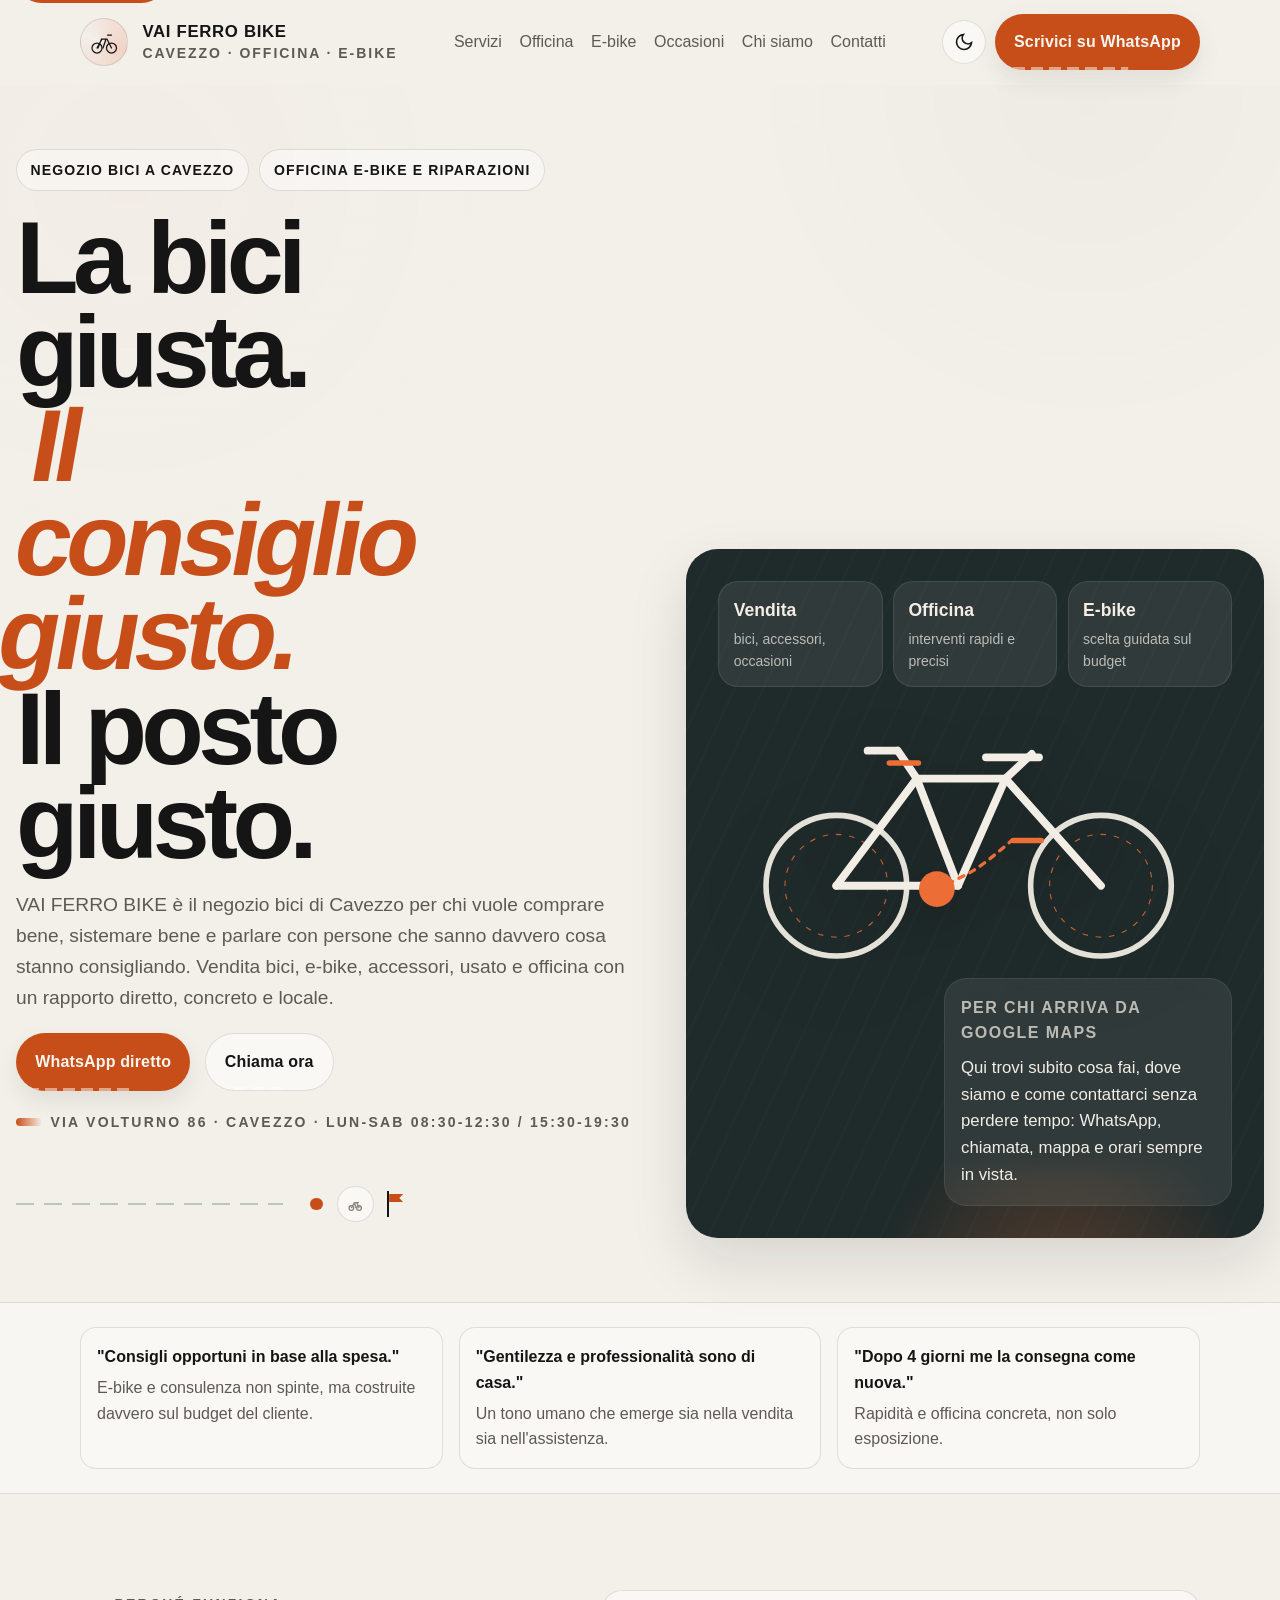
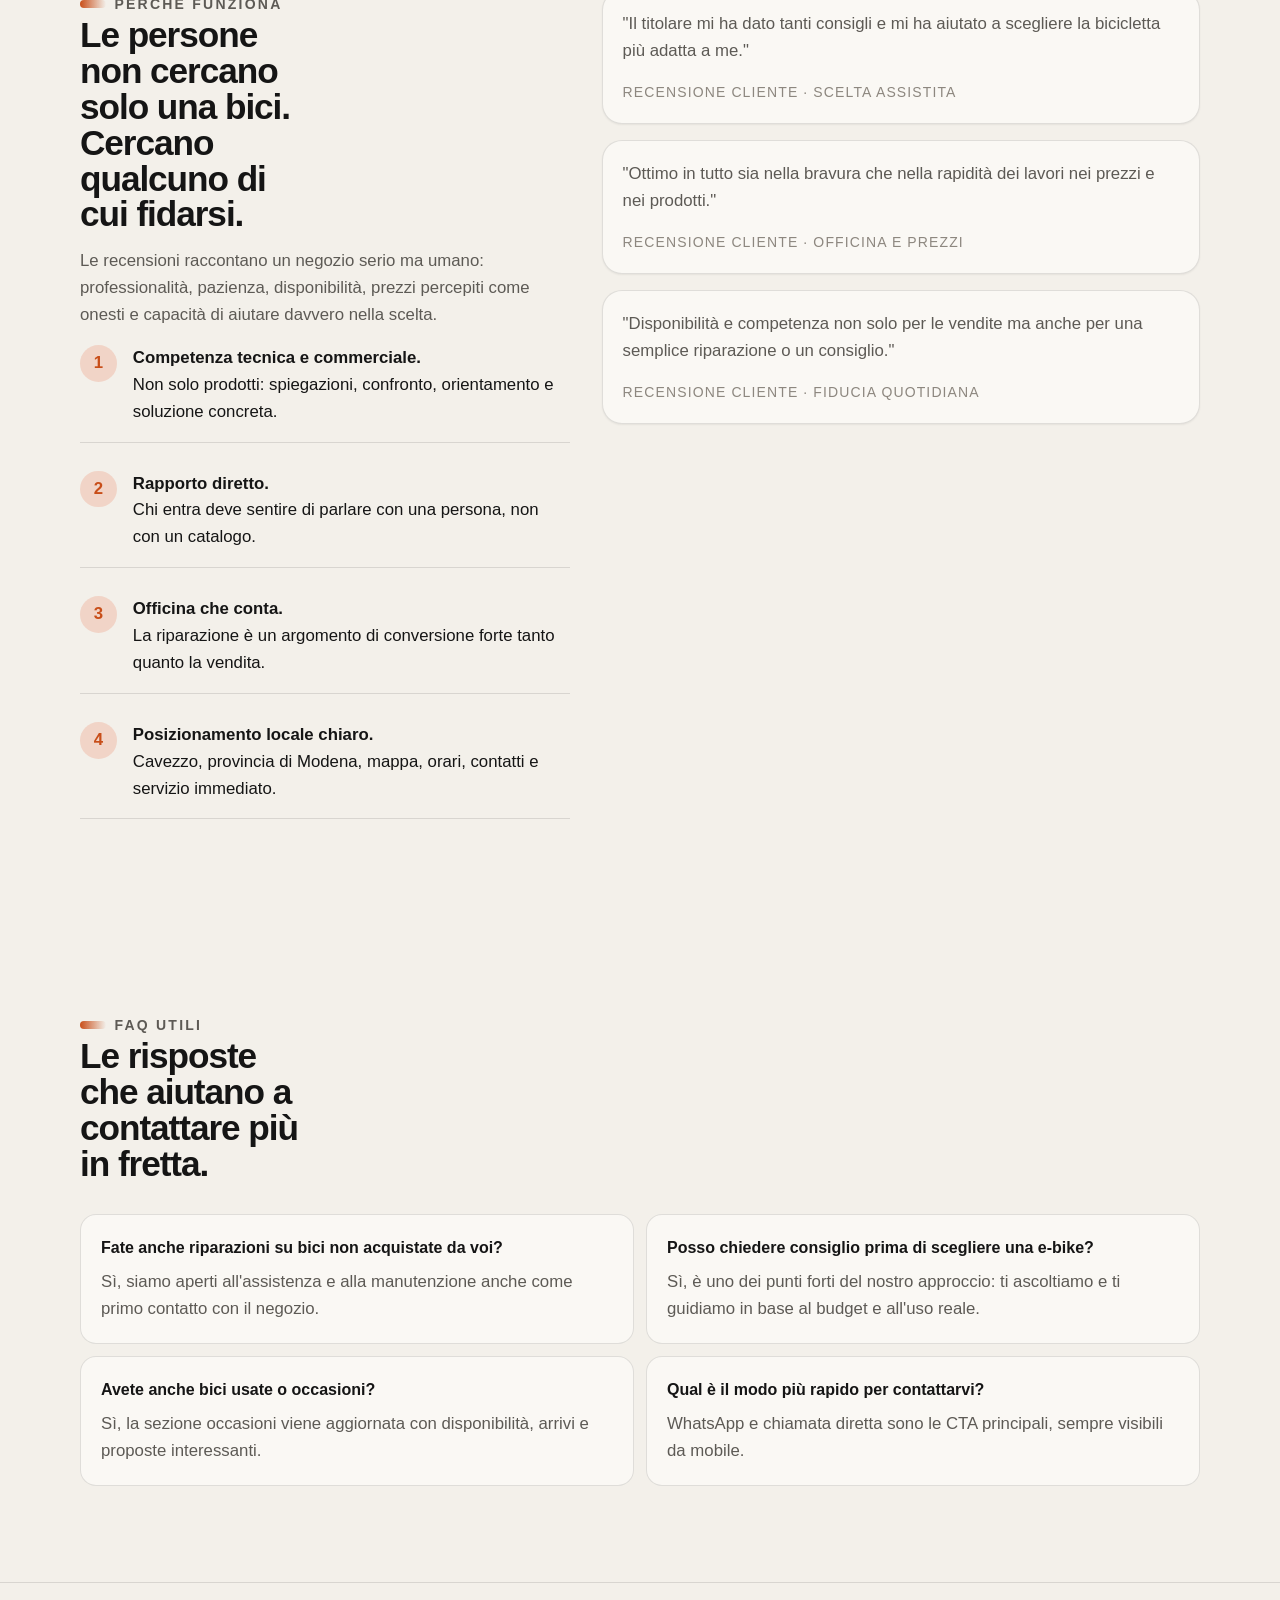
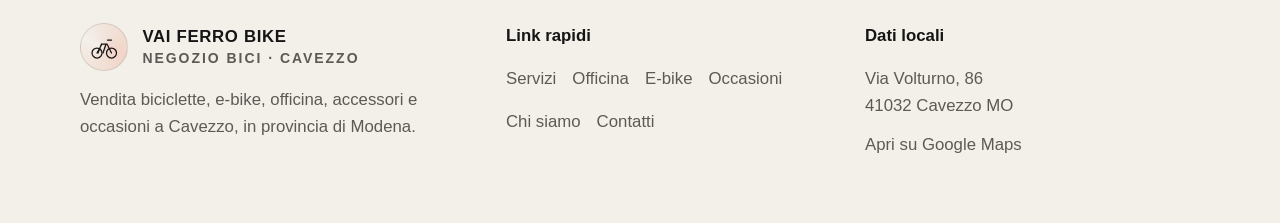
==== commit 0e31d156: "Add files via upload" ====
--- a/index.html
+++ b/index.html
@@ -22,7 +22,6 @@
 
 <body>
   <a class="skip-link" href="#content">Vai al contenuto</a>
-  <div class="tire-cursor" aria-hidden="true"></div>
   <div class="site-shell">
     <div class="texture"></div>
 
@@ -146,13 +145,6 @@
                 <h3>Per chi arriva da Google Maps</h3>
                 <p>Qui trovi subito cosa fai, dove siamo e come contattarci senza perdere tempo: WhatsApp, chiamata,
                   mappa e orari sempre in vista.</p>
-                <div class="pedal-meter" aria-label="Indicatore dinamico stile pedalata">
-                  <div class="pedal-meter-head"><strong>Pronti a pedalare</strong><span class="pedal-meter-value"
-                      data-meter-value>72%</span></div>
-                  <div class="meter-track">
-                    <div class="meter-fill" data-meter-fill></div>
-                  </div>
-                </div>
               </div>
             </div>
           </div>
--- a/style.css
+++ b/style.css
@@ -614,64 +614,6 @@
     font-size: var(--text-base)
 }
 
-.pedal-meter {
-    display: grid;
-    gap: .7rem;
-    margin-top: 1rem;
-    padding-top: 1rem;
-    border-top: 1px solid rgba(255, 255, 255, .08)
-}
-
-.pedal-meter-head {
-    display: flex;
-    align-items: center;
-    justify-content: space-between;
-    gap: 1rem
-}
-
-.pedal-meter strong {
-    font-size: var(--text-xs);
-    text-transform: uppercase;
-    letter-spacing: .14em;
-    color: currentColor;
-    opacity: 0.68
-}
-
-.pedal-meter-value {
-    font-family: var(--font-display);
-    font-size: 1.4rem;
-    color: currentColor
-}
-
-.meter-track {
-    height: .65rem;
-    background: rgba(255, 255, 255, .12);
-    border-radius: 999px;
-    overflow: hidden;
-    position: relative
-}
-
-.meter-fill {
-    height: 100%;
-    width: 72%;
-    background: linear-gradient(90deg, #ec6d35, #f4b085, #f2ede5);
-    border-radius: 999px;
-    position: relative
-}
-
-.meter-fill:after {
-    content: "";
-    position: absolute;
-    right: .35rem;
-    top: 50%;
-    width: .85rem;
-    height: .85rem;
-    border-radius: 50%;
-    border: 2px solid rgba(17, 17, 17, .35);
-    background: #fff;
-    transform: translateY(-50%)
-}
-
 .bike-illustration {
     margin-top: auto;
     align-self: end;
@@ -876,6 +818,10 @@
     color: #f2ede5
 }
 
+[data-theme="dark"] .feature-panel.dark {
+    color: #151515;
+}
+
 .feature-panel.light {
     background: var(--color-surface);
     box-shadow: var(--shadow-sm)
@@ -917,6 +863,10 @@
     background: repeating-linear-gradient(90deg, rgba(255, 255, 255, .65) 0 18px, transparent 18px 30px);
     transform: rotate(-12deg);
     opacity: .7
+}
+
+[data-theme="dark"] .feature-panel.dark .road-mark {
+    background: repeating-linear-gradient(90deg, rgba(21, 21, 21, .35) 0 18px, transparent 18px 30px);
 }
 
 .wheel-ghost {
@@ -1101,44 +1051,6 @@
     color: var(--color-primary)
 }
 
-/* TIRE CURSOR */
-.tire-cursor {
-    position: fixed;
-    left: 0;
-    top: 0;
-    width: 18px;
-    height: 18px;
-    border: 2px solid rgba(200, 78, 25, .55);
-    border-radius: 50%;
-    pointer-events: none;
-    transform: translate(-50%, -50%);
-    opacity: 0;
-    z-index: 90;
-    mix-blend-mode: multiply;
-    transition: opacity .2s ease, transform .08s linear
-}
-
-.tire-cursor:before,
-.tire-cursor:after {
-    content: "";
-    position: absolute;
-    inset: 3px;
-    border-radius: 50%;
-    border: 1px dashed rgba(31, 42, 42, .35)
-}
-
-.tire-cursor:after {
-    inset: 7px;
-    border-style: solid;
-    border-width: 1px;
-    border-color: rgba(200, 78, 25, .35)
-}
-
-[data-theme="dark"] .tire-cursor {
-    mix-blend-mode: screen;
-    border-color: rgba(236, 109, 53, .55)
-}
-
 /* FAQ */
 .faq-list {
     display: grid;
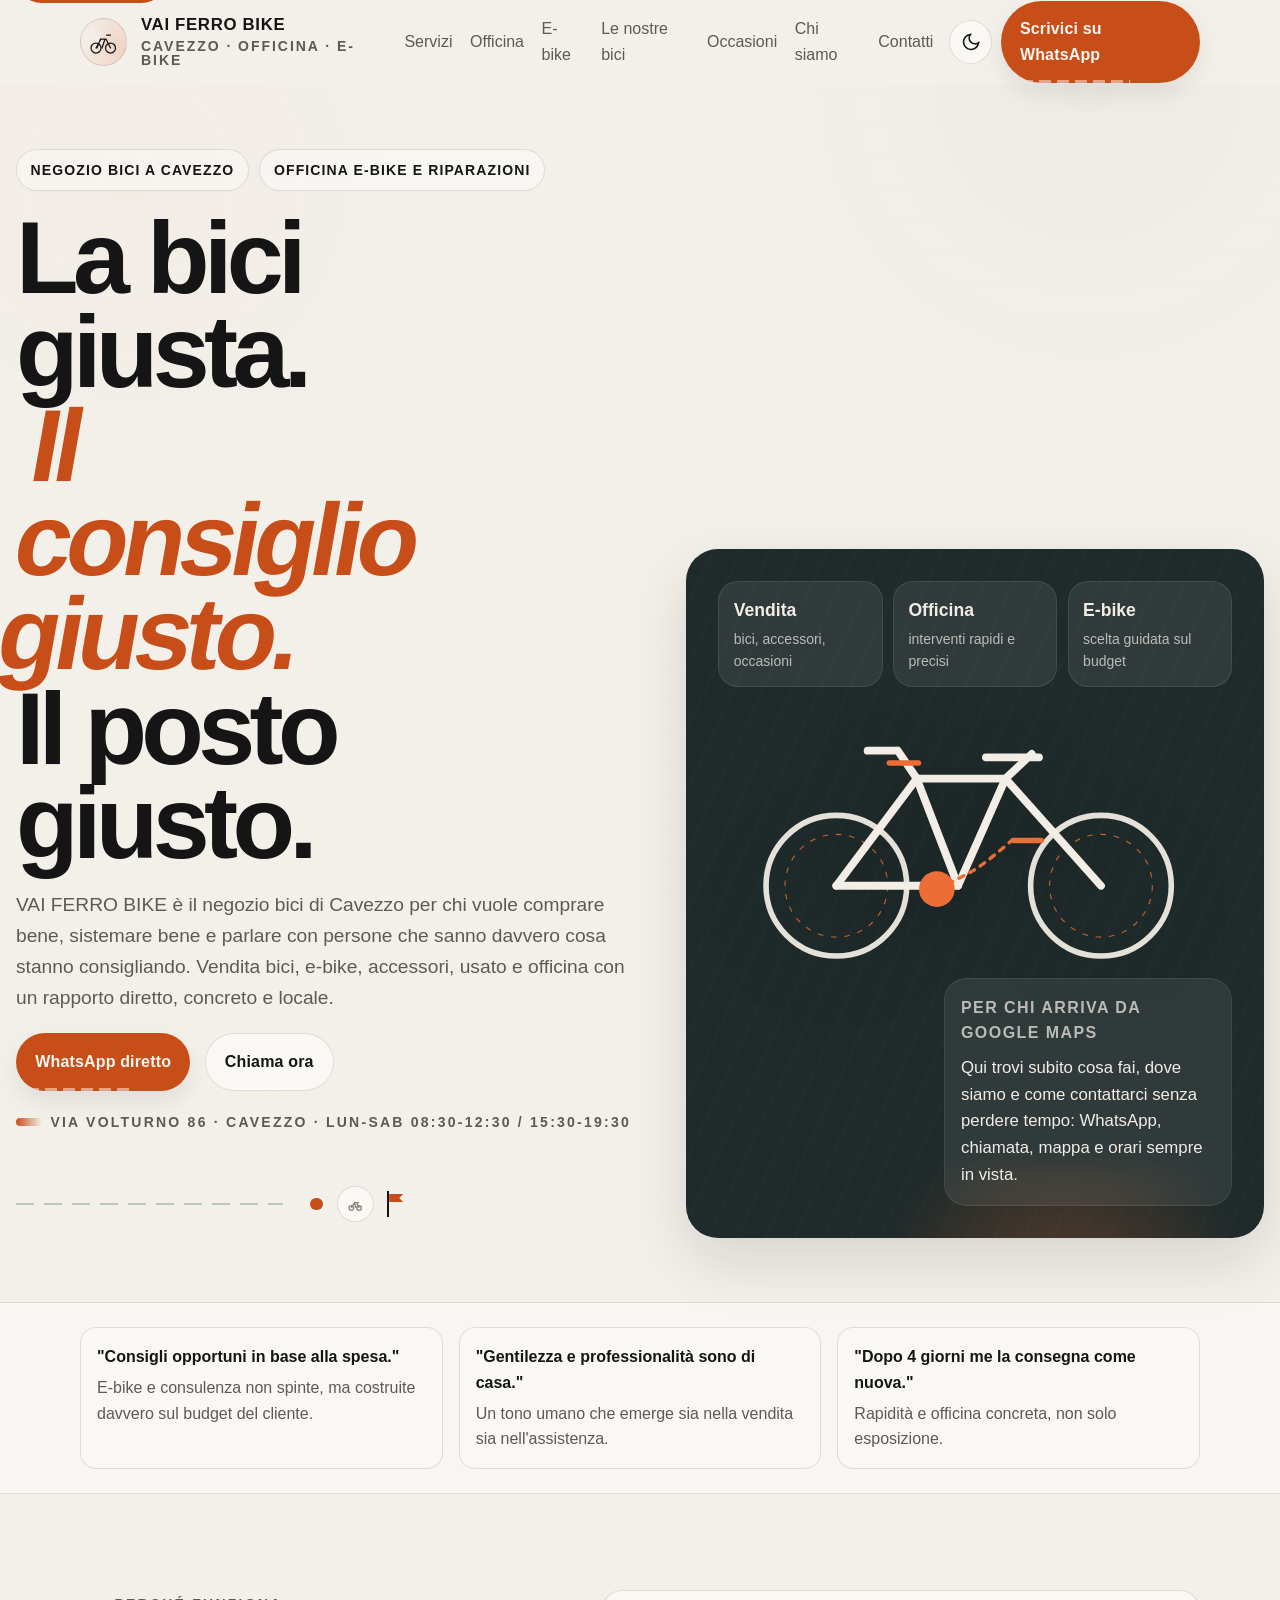
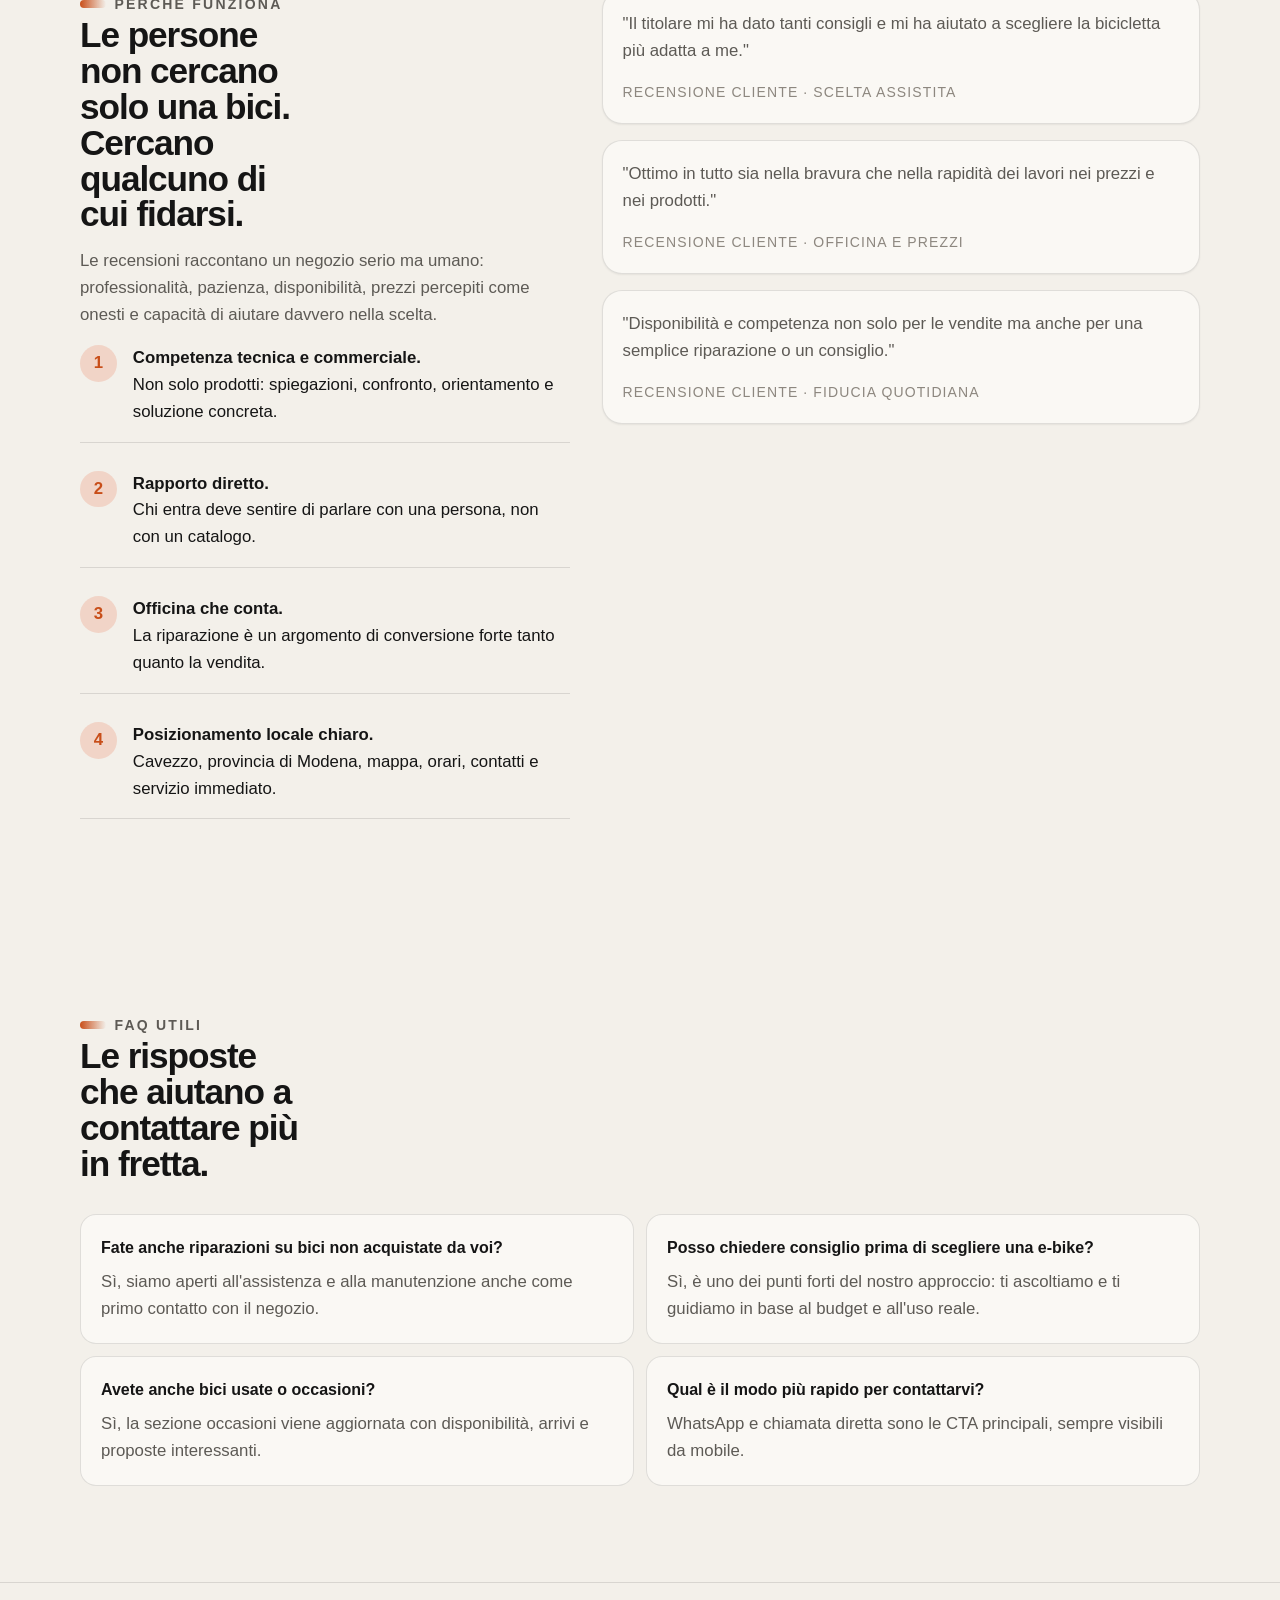
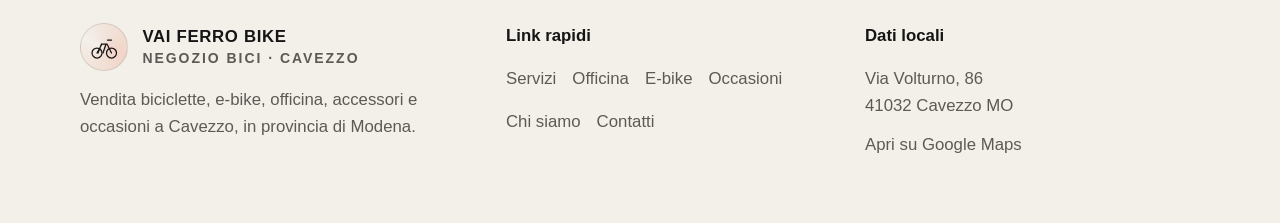
==== commit b6e8bf23: "Add files via upload" ====
--- a/index.html
+++ b/index.html
@@ -44,6 +44,7 @@
           <a href="servizi.html">Servizi</a>
           <a href="officina.html">Officina</a>
           <a href="ebike.html">E-bike</a>
+          <a href="prodotti.html">Le nostre bici</a>
           <a href="occasioni.html">Occasioni</a>
           <a href="chi-siamo.html">Chi siamo</a>
           <a href="contatti.html">Contatti</a>
@@ -67,6 +68,7 @@
             <a href="servizi.html">Servizi</a>
             <a href="officina.html">Officina</a>
             <a href="ebike.html">E-bike</a>
+            <a href="prodotti.html">Le nostre bici</a>
             <a href="occasioni.html">Usato e occasioni</a>
             <a href="chi-siamo.html">Chi siamo</a>
             <a href="contatti.html">Contatti</a>
--- a/style.css
+++ b/style.css
@@ -1355,4 +1355,627 @@
     * {
         transition: none !important
     }
+}
+
+/* ═══════════════════════════════════════════
+   PAGINA PRODOTTI
+   ═══════════════════════════════════════════ */
+
+/* FILTER BAR */
+.filter-bar {
+    padding-block: var(--space-6);
+    border-bottom: 1px solid var(--color-border);
+    display: flex;
+    flex-wrap: wrap;
+    align-items: center;
+    gap: var(--space-3)
+}
+
+.filter-bar-label {
+    font-size: var(--text-xs);
+    font-weight: 700;
+    letter-spacing: .1em;
+    text-transform: uppercase;
+    color: var(--color-text-faint);
+    margin-right: .25rem
+}
+
+.filter-pills {
+    display: flex;
+    flex-wrap: wrap;
+    gap: .5rem;
+    flex: 1
+}
+
+.filter-pill {
+    display: inline-flex;
+    align-items: center;
+    gap: .45rem;
+    padding: .5rem 1rem;
+    border-radius: var(--radius-full);
+    border: 1px solid var(--color-border);
+    background: var(--color-surface);
+    font-size: var(--text-xs);
+    font-weight: 700;
+    letter-spacing: .04em;
+    color: var(--color-text-muted);
+    cursor: pointer;
+    transition: all 180ms cubic-bezier(.16,1,.3,1)
+}
+
+.filter-pill:hover {
+    background: var(--color-surface-offset);
+    color: var(--color-text);
+    transform: translateY(-1px)
+}
+
+.filter-pill.active {
+    background: var(--color-primary);
+    color: #fff;
+    border-color: var(--color-primary);
+    box-shadow: 0 4px 14px rgba(200,78,25,.28)
+}
+
+[data-theme="dark"] .filter-pill.active {
+    box-shadow: 0 4px 14px rgba(236,109,53,.35)
+}
+
+.filter-pill .pill-count {
+    display: inline-flex;
+    align-items: center;
+    justify-content: center;
+    min-width: 1.3rem;
+    height: 1.3rem;
+    padding: 0 .3rem;
+    border-radius: var(--radius-full);
+    background: rgba(0,0,0,.12);
+    font-size: .65rem;
+    font-weight: 800
+}
+
+.filter-pill.active .pill-count {
+    background: rgba(255,255,255,.22)
+}
+
+.filter-sort {
+    display: flex;
+    align-items: center;
+    gap: .5rem;
+    margin-left: auto
+}
+
+.sort-select {
+    padding: .5rem .9rem;
+    border-radius: var(--radius-full);
+    border: 1px solid var(--color-border);
+    background: var(--color-surface);
+    font-size: var(--text-xs);
+    font-weight: 600;
+    color: var(--color-text-muted);
+    cursor: pointer;
+    appearance: none;
+    padding-right: 2rem;
+    background-image: url("data:image/svg+xml,%3Csvg xmlns='http://www.w3.org/2000/svg' width='12' height='8' viewBox='0 0 12 8'%3E%3Cpath d='M1 1l5 5 5-5' stroke='%238d877f' stroke-width='1.5' fill='none' stroke-linecap='round'/%3E%3C/svg%3E");
+    background-repeat: no-repeat;
+    background-position: right .8rem center
+}
+
+.sort-select:focus {
+    outline: 2px solid var(--color-primary);
+    outline-offset: 2px
+}
+
+/* PRODUCT COUNT */
+.product-count {
+    font-size: var(--text-xs);
+    color: var(--color-text-faint);
+    font-weight: 600;
+    letter-spacing: .04em;
+    padding-block: var(--space-4)
+}
+
+.product-count strong {
+    color: var(--color-text)
+}
+
+/* PRODUCT GRID */
+.product-grid {
+    display: grid;
+    gap: var(--space-5);
+    grid-template-columns: 1fr;
+    padding-bottom: var(--space-12)
+}
+
+/* PRODUCT CARD */
+.product-card {
+    position: relative;
+    background: var(--color-surface);
+    border: 1px solid var(--color-border);
+    border-radius: 1.5rem;
+    overflow: hidden;
+    box-shadow: var(--shadow-sm);
+    transition: transform .3s cubic-bezier(.16,1,.3,1), box-shadow .3s ease;
+    cursor: pointer;
+    display: flex;
+    flex-direction: column
+}
+
+.product-card:hover {
+    transform: translateY(-5px);
+    box-shadow: var(--shadow-md)
+}
+
+.product-card:focus-visible {
+    outline: 2px solid var(--color-primary);
+    outline-offset: 3px
+}
+
+.product-card__visual {
+    position: relative;
+    aspect-ratio: 4/3;
+    background: var(--color-surface-2);
+    display: flex;
+    align-items: center;
+    justify-content: center;
+    overflow: hidden
+}
+
+.product-card__visual img {
+    width: 100%;
+    height: 100%;
+    object-fit: cover;
+    transition: transform .5s cubic-bezier(.16,1,.3,1)
+}
+
+.product-card:hover .product-card__visual img {
+    transform: scale(1.04)
+}
+
+.product-card__visual-fallback {
+    width: 100%;
+    height: 100%;
+    display: flex;
+    align-items: center;
+    justify-content: center;
+    background: linear-gradient(135deg, var(--color-surface-offset), var(--color-surface-2))
+}
+
+.product-card__visual-fallback svg {
+    width: 44%;
+    max-width: 120px;
+    opacity: .22
+}
+
+.product-card__badge {
+    position: absolute;
+    top: .9rem;
+    left: .9rem;
+    padding: .35rem .75rem;
+    border-radius: var(--radius-full);
+    font-size: .68rem;
+    font-weight: 800;
+    letter-spacing: .07em;
+    text-transform: uppercase;
+    background: var(--color-primary);
+    color: #fff;
+    box-shadow: 0 2px 8px rgba(0,0,0,.18)
+}
+
+.product-card__featured {
+    position: absolute;
+    top: .9rem;
+    right: .9rem;
+    width: 2rem;
+    height: 2rem;
+    border-radius: 50%;
+    background: var(--color-secondary);
+    display: grid;
+    place-items: center;
+    box-shadow: 0 2px 8px rgba(0,0,0,.18)
+}
+
+[data-theme="dark"] .product-card__featured {
+    background: rgba(255,255,255,.12)
+}
+
+.product-card__featured svg {
+    width: 1rem;
+    height: 1rem;
+    color: #f3d27c
+}
+
+.product-card__body {
+    padding: var(--space-5);
+    display: flex;
+    flex-direction: column;
+    gap: var(--space-3);
+    flex: 1
+}
+
+.product-card__name {
+    font-family: var(--font-display);
+    font-size: 1.15rem;
+    line-height: 1.1;
+    letter-spacing: -.02em
+}
+
+.product-card__brand {
+    font-size: var(--text-xs);
+    text-transform: uppercase;
+    letter-spacing: .1em;
+    color: var(--color-text-faint);
+    font-weight: 700
+}
+
+.product-card__desc {
+    font-size: var(--text-sm);
+    color: var(--color-text-muted);
+    line-height: 1.5;
+    display: -webkit-box;
+    -webkit-line-clamp: 2;
+    -webkit-box-orient: vertical;
+    overflow: hidden
+}
+
+.product-card__footer {
+    display: flex;
+    align-items: center;
+    justify-content: space-between;
+    margin-top: auto;
+    padding-top: var(--space-3);
+    border-top: 1px solid var(--color-border)
+}
+
+.product-card__price {
+    font-family: var(--font-display);
+    font-size: 1.05rem;
+    font-weight: 800;
+    color: var(--color-text)
+}
+
+.product-card__cta {
+    display: inline-flex;
+    align-items: center;
+    gap: .4rem;
+    padding: .55rem 1.05rem;
+    border-radius: var(--radius-full);
+    background: var(--color-primary);
+    color: #fff;
+    font-size: var(--text-xs);
+    font-weight: 700;
+    letter-spacing: .02em;
+    transition: background 180ms ease, transform 180ms ease;
+    text-decoration: none
+}
+
+.product-card__cta:hover {
+    background: var(--color-primary-hover);
+    transform: translateY(-1px)
+}
+
+.product-card__cta svg {
+    width: .85rem;
+    height: .85rem;
+    flex-shrink: 0
+}
+
+/* SKELETON */
+.skeleton-grid {
+    display: grid;
+    gap: var(--space-5);
+    grid-template-columns: 1fr;
+    padding-bottom: var(--space-12)
+}
+
+.skeleton-card {
+    background: var(--color-surface);
+    border: 1px solid var(--color-border);
+    border-radius: 1.5rem;
+    overflow: hidden
+}
+
+.skeleton-card__visual {
+    aspect-ratio: 4/3;
+    background: var(--color-surface-2)
+}
+
+.skeleton-card__body {
+    padding: var(--space-5);
+    display: grid;
+    gap: var(--space-3)
+}
+
+.skeleton-line {
+    height: .9rem;
+    border-radius: var(--radius-full);
+    background: linear-gradient(90deg, var(--color-surface-2) 25%, var(--color-surface-offset) 50%, var(--color-surface-2) 75%);
+    background-size: 200% 100%;
+    animation: shimmer 1.4s infinite
+}
+
+.skeleton-line.short { width: 40% }
+.skeleton-line.medium { width: 70% }
+.skeleton-line.long { width: 90% }
+.skeleton-line.wide { width: 100% }
+.skeleton-line.title { height: 1.3rem; width: 80% }
+
+@keyframes shimmer {
+    to { background-position: -200% 0 }
+}
+
+/* EMPTY / ERROR STATE */
+.products-empty {
+    grid-column: 1 / -1;
+    text-align: center;
+    padding: var(--space-16) var(--space-8);
+    display: grid;
+    gap: var(--space-4);
+    justify-items: center
+}
+
+.products-empty__icon {
+    width: 4rem;
+    height: 4rem;
+    border-radius: 50%;
+    background: var(--color-surface-2);
+    border: 1px solid var(--color-border);
+    display: grid;
+    place-items: center
+}
+
+.products-empty__icon svg {
+    width: 1.6rem;
+    height: 1.6rem;
+    color: var(--color-text-faint)
+}
+
+.products-empty h3 {
+    font-size: var(--text-lg);
+    font-family: var(--font-display)
+}
+
+.products-empty p {
+    color: var(--color-text-muted);
+    max-width: 40ch
+}
+
+/* MODAL */
+.product-modal {
+    position: fixed;
+    inset: 0;
+    z-index: 200;
+    display: flex;
+    align-items: flex-end;
+    opacity: 0;
+    pointer-events: none;
+    transition: opacity .25s ease
+}
+
+.product-modal.open {
+    opacity: 1;
+    pointer-events: all
+}
+
+.product-modal__backdrop {
+    position: absolute;
+    inset: 0;
+    background: rgba(0,0,0,.52);
+    backdrop-filter: blur(4px)
+}
+
+.product-modal__sheet {
+    position: relative;
+    z-index: 1;
+    width: 100%;
+    max-height: 94dvh;
+    background: var(--color-surface);
+    border-radius: 1.75rem 1.75rem 0 0;
+    overflow-y: auto;
+    overscroll-behavior: contain;
+    transform: translateY(30px);
+    transition: transform .35s cubic-bezier(.16,1,.3,1)
+}
+
+.product-modal.open .product-modal__sheet {
+    transform: translateY(0)
+}
+
+.product-modal__handle {
+    width: 3rem;
+    height: .3rem;
+    border-radius: var(--radius-full);
+    background: var(--color-border);
+    margin: .9rem auto .5rem
+}
+
+.product-modal__visual {
+    aspect-ratio: 16/9;
+    background: var(--color-surface-2);
+    display: flex;
+    align-items: center;
+    justify-content: center;
+    overflow: hidden
+}
+
+.product-modal__visual img {
+    width: 100%;
+    height: 100%;
+    object-fit: cover
+}
+
+.product-modal__visual-fallback {
+    width: 100%;
+    height: 100%;
+    display: flex;
+    align-items: center;
+    justify-content: center;
+    background: linear-gradient(135deg, var(--color-surface-offset), var(--color-surface-2))
+}
+
+.product-modal__visual-fallback svg {
+    width: 30%;
+    max-width: 140px;
+    opacity: .18
+}
+
+.product-modal__content {
+    padding: var(--space-6)
+}
+
+.product-modal__meta {
+    display: flex;
+    align-items: center;
+    gap: .6rem;
+    flex-wrap: wrap;
+    margin-bottom: var(--space-4)
+}
+
+.product-modal__title {
+    font-family: var(--font-display);
+    font-size: clamp(1.6rem, 4vw, 2.2rem);
+    line-height: 1.05;
+    letter-spacing: -.03em;
+    margin-bottom: var(--space-3)
+}
+
+.product-modal__price {
+    font-family: var(--font-display);
+    font-size: 1.4rem;
+    font-weight: 800;
+    color: var(--color-primary);
+    margin-bottom: var(--space-5)
+}
+
+.product-modal__desc {
+    color: var(--color-text-muted);
+    line-height: 1.7;
+    margin-bottom: var(--space-5)
+}
+
+.product-modal__features {
+    display: grid;
+    gap: var(--space-2);
+    margin-bottom: var(--space-6)
+}
+
+.product-modal__features h4 {
+    font-size: var(--text-xs);
+    text-transform: uppercase;
+    letter-spacing: .12em;
+    color: var(--color-text-faint);
+    font-weight: 700;
+    margin-bottom: var(--space-3)
+}
+
+.feature-tag {
+    display: inline-flex;
+    align-items: center;
+    gap: .4rem;
+    padding: .4rem .8rem;
+    border-radius: var(--radius-full);
+    border: 1px solid var(--color-border);
+    background: var(--color-surface-2);
+    font-size: var(--text-xs);
+    font-weight: 600
+}
+
+.feature-tag svg {
+    width: .8rem;
+    height: .8rem;
+    color: var(--color-primary);
+    flex-shrink: 0
+}
+
+.feature-tags-list {
+    display: flex;
+    flex-wrap: wrap;
+    gap: .5rem
+}
+
+.product-modal__note {
+    padding: var(--space-4);
+    border-radius: var(--radius-md);
+    background: var(--color-primary-highlight);
+    border: 1px solid rgba(200,78,25,.15);
+    font-size: var(--text-sm);
+    color: var(--color-text-muted);
+    margin-bottom: var(--space-6)
+}
+
+[data-theme="dark"] .product-modal__note {
+    border-color: rgba(236,109,53,.2)
+}
+
+.product-modal__actions {
+    display: flex;
+    flex-direction: column;
+    gap: var(--space-3);
+    padding-bottom: var(--space-4)
+}
+
+.product-modal__close {
+    position: absolute;
+    top: var(--space-4);
+    right: var(--space-4);
+    width: 2.5rem;
+    height: 2.5rem;
+    border-radius: 50%;
+    background: var(--color-surface-2);
+    border: 1px solid var(--color-border);
+    display: grid;
+    place-items: center;
+    cursor: pointer;
+    transition: background 180ms ease
+}
+
+.product-modal__close:hover {
+    background: var(--color-surface-offset)
+}
+
+.product-modal__close svg {
+    width: 1rem;
+    height: 1rem
+}
+
+/* RESPONSIVE — PRODUCTS */
+@media (min-width: 560px) {
+    .product-grid,
+    .skeleton-grid {
+        grid-template-columns: repeat(2, 1fr)
+    }
+}
+
+@media (min-width: 980px) {
+    .product-grid,
+    .skeleton-grid {
+        grid-template-columns: repeat(3, 1fr)
+    }
+
+    .product-modal {
+        align-items: center;
+        padding: var(--space-8)
+    }
+
+    .product-modal__sheet {
+        max-width: 640px;
+        margin: auto;
+        border-radius: 1.75rem;
+        max-height: 90dvh;
+        transform: translateY(20px) scale(.97)
+    }
+
+    .product-modal.open .product-modal__sheet {
+        transform: translateY(0) scale(1)
+    }
+}
+
+@media (prefers-reduced-motion: reduce) {
+    .skeleton-line {
+        animation: none
+    }
+
+    .product-modal__sheet,
+    .product-modal.open .product-modal__sheet {
+        transform: none !important
+    }
 }
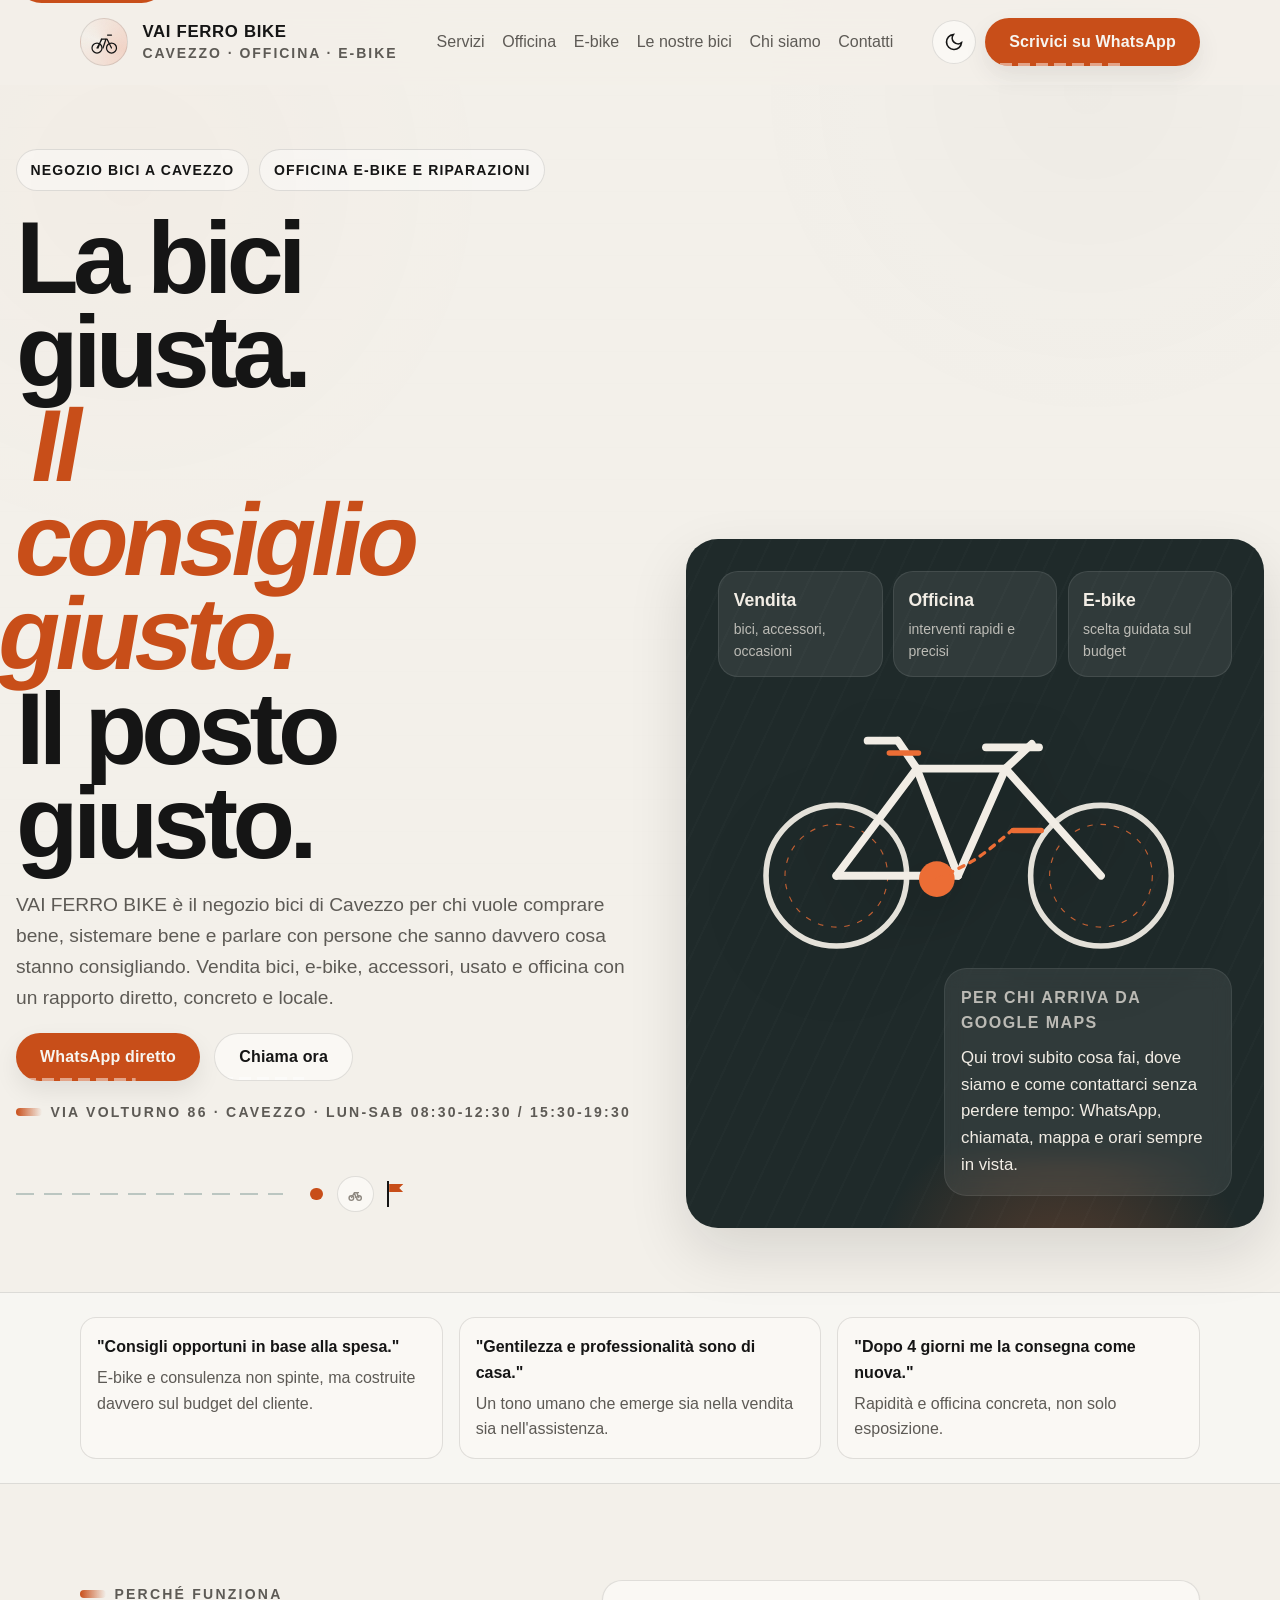
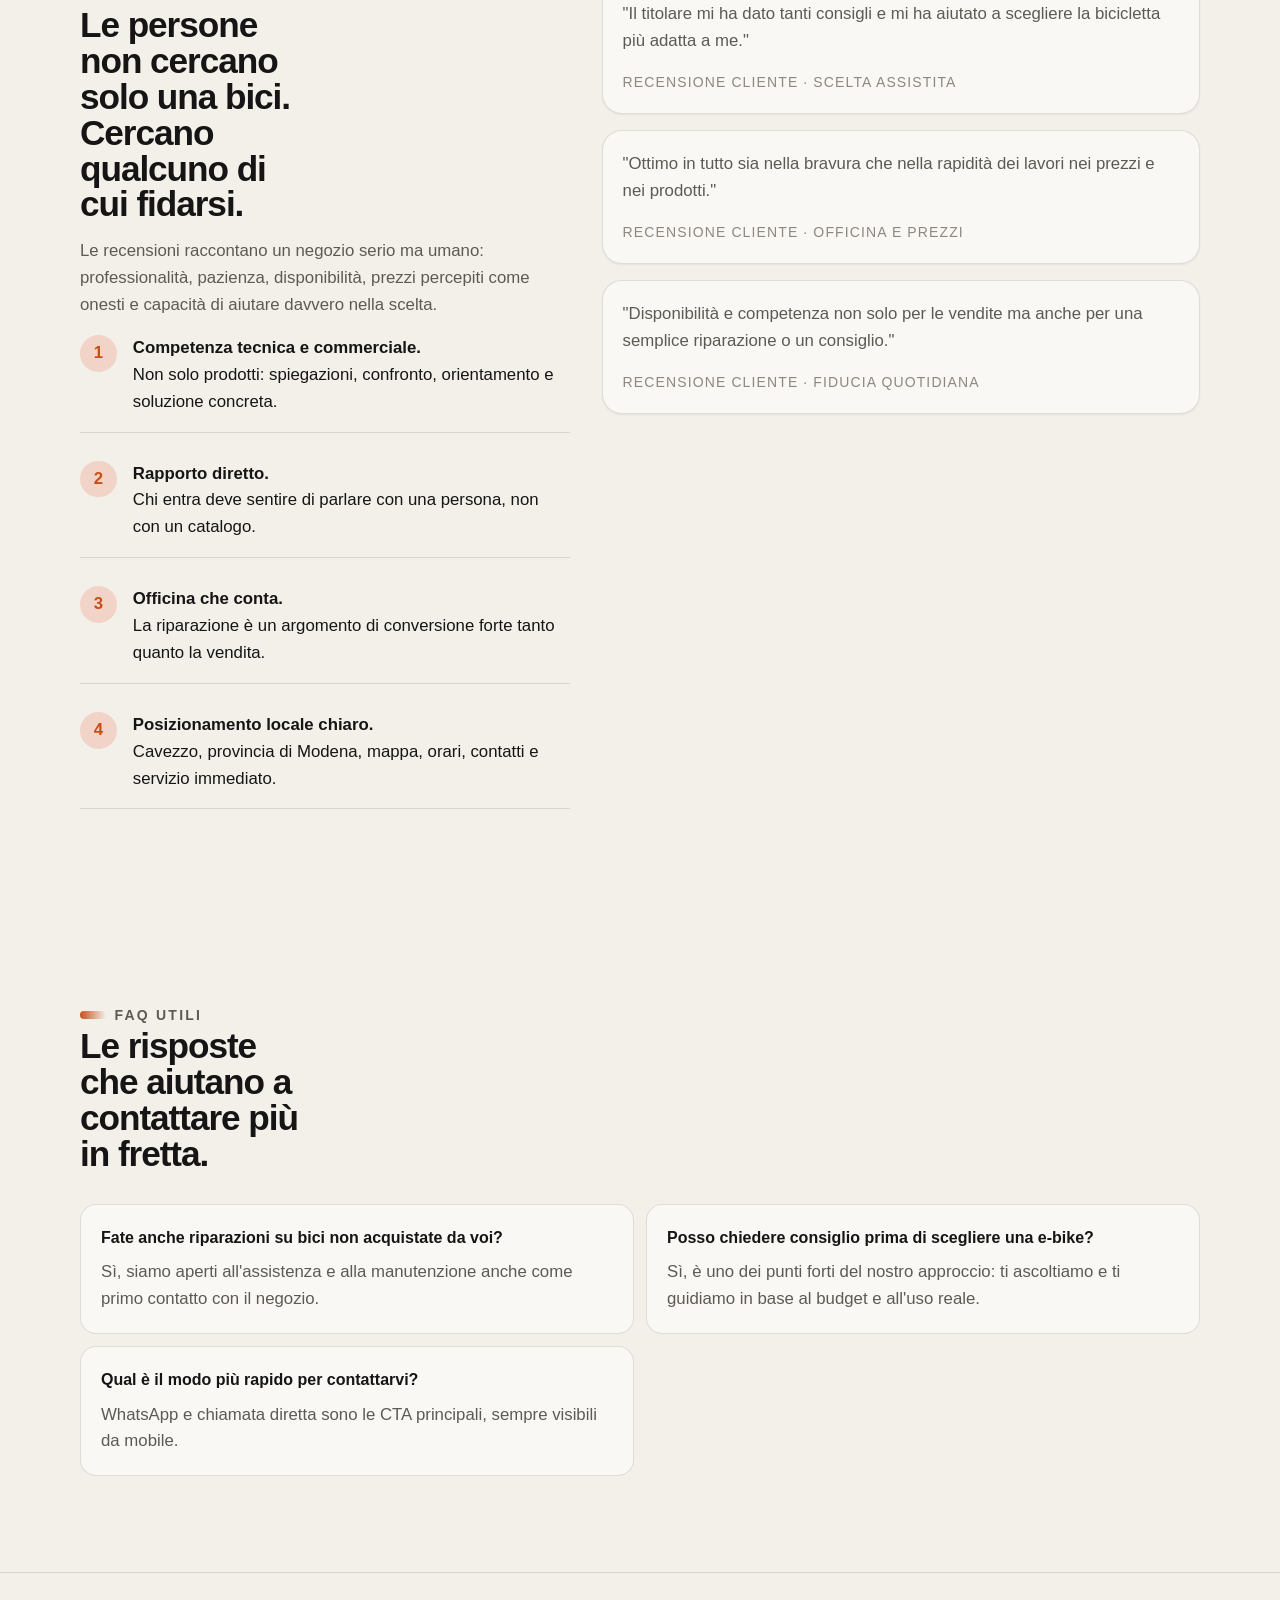
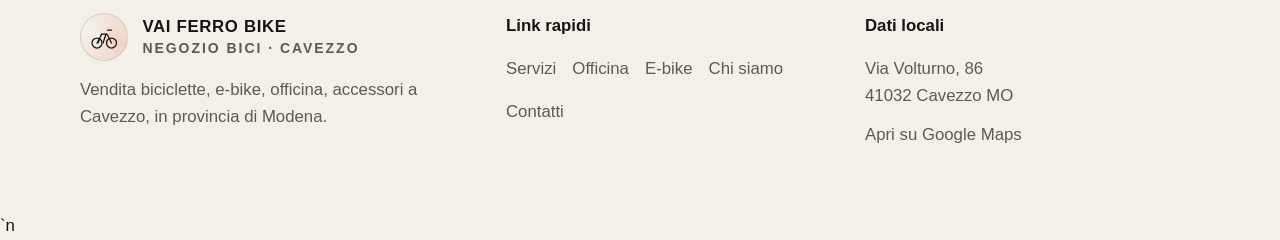
==== commit 94fc0073: "Add files via upload" ====
--- a/index.html
+++ b/index.html
@@ -45,7 +45,6 @@
           <a href="officina.html">Officina</a>
           <a href="ebike.html">E-bike</a>
           <a href="prodotti.html">Le nostre bici</a>
-          <a href="occasioni.html">Occasioni</a>
           <a href="chi-siamo.html">Chi siamo</a>
           <a href="contatti.html">Contatti</a>
         </nav>
@@ -69,7 +68,6 @@
             <a href="officina.html">Officina</a>
             <a href="ebike.html">E-bike</a>
             <a href="prodotti.html">Le nostre bici</a>
-            <a href="occasioni.html">Usato e occasioni</a>
             <a href="chi-siamo.html">Chi siamo</a>
             <a href="contatti.html">Contatti</a>
           </nav>
@@ -234,10 +232,7 @@
               <p>Sì, è uno dei punti forti del nostro approccio: ti ascoltiamo e ti guidiamo in base al budget e all'uso
                 reale.</p>
             </article>
-            <article class="faq-item reveal">
-              <h3>Avete anche bici usate o occasioni?</h3>
-              <p>Sì, la sezione occasioni viene aggiornata con disponibilità, arrivi e proposte interessanti.</p>
-            </article>
+
             <article class="faq-item reveal">
               <h3>Qual è il modo più rapido per contattarvi?</h3>
               <p>WhatsApp e chiamata diretta sono le CTA principali, sempre visibili da mobile.</p>
@@ -262,7 +257,7 @@
             </span>
             <span class="brand-name"><strong>VAI FERRO BIKE</strong><span>Negozio bici · Cavezzo</span></span>
           </div>
-          <p>Vendita biciclette, e-bike, officina, accessori e occasioni a Cavezzo, in provincia di Modena.</p>
+          <p>Vendita biciclette, e-bike, officina, accessori a Cavezzo, in provincia di Modena.</p>
         </div>
         <div>
           <strong>Link rapidi</strong>
@@ -270,7 +265,6 @@
             <a href="servizi.html">Servizi</a>
             <a href="officina.html">Officina</a>
             <a href="ebike.html">E-bike</a>
-            <a href="occasioni.html">Occasioni</a>
             <a href="chi-siamo.html">Chi siamo</a>
             <a href="contatti.html">Contatti</a>
           </div>
@@ -315,7 +309,7 @@
     "description": "Negozio biciclette, e-bike e officina riparazioni a Cavezzo."
   }
   </script>
-  <script src="main.js"></script>
+  <script src="impostazioni.js"></script>`n  <script src="main.js"></script>
 </body>
 
 </html>
--- a/style.css
+++ b/style.css
@@ -413,7 +413,8 @@
     justify-content: center;
     gap: .7rem;
     min-height: 48px;
-    padding: .95rem 1.2rem;
+    padding: 0 1.5rem;
+    line-height: 1;
     border-radius: var(--radius-full);
     font-size: var(--text-sm);
     font-weight: 700;
@@ -1400,7 +1401,7 @@
     letter-spacing: .04em;
     color: var(--color-text-muted);
     cursor: pointer;
-    transition: all 180ms cubic-bezier(.16,1,.3,1)
+    transition: all 180ms cubic-bezier(.16, 1, .3, 1)
 }
 
 .filter-pill:hover {
@@ -1413,11 +1414,11 @@
     background: var(--color-primary);
     color: #fff;
     border-color: var(--color-primary);
-    box-shadow: 0 4px 14px rgba(200,78,25,.28)
+    box-shadow: 0 4px 14px rgba(200, 78, 25, .28)
 }
 
 [data-theme="dark"] .filter-pill.active {
-    box-shadow: 0 4px 14px rgba(236,109,53,.35)
+    box-shadow: 0 4px 14px rgba(236, 109, 53, .35)
 }
 
 .filter-pill .pill-count {
@@ -1428,13 +1429,13 @@
     height: 1.3rem;
     padding: 0 .3rem;
     border-radius: var(--radius-full);
-    background: rgba(0,0,0,.12);
+    background: rgba(0, 0, 0, .12);
     font-size: .65rem;
     font-weight: 800
 }
 
 .filter-pill.active .pill-count {
-    background: rgba(255,255,255,.22)
+    background: rgba(255, 255, 255, .22)
 }
 
 .filter-sort {
@@ -1494,7 +1495,7 @@
     border-radius: 1.5rem;
     overflow: hidden;
     box-shadow: var(--shadow-sm);
-    transition: transform .3s cubic-bezier(.16,1,.3,1), box-shadow .3s ease;
+    transition: transform .3s cubic-bezier(.16, 1, .3, 1), box-shadow .3s ease;
     cursor: pointer;
     display: flex;
     flex-direction: column
@@ -1524,7 +1525,7 @@
     width: 100%;
     height: 100%;
     object-fit: cover;
-    transition: transform .5s cubic-bezier(.16,1,.3,1)
+    transition: transform .5s cubic-bezier(.16, 1, .3, 1)
 }
 
 .product-card:hover .product-card__visual img {
@@ -1558,7 +1559,7 @@
     text-transform: uppercase;
     background: var(--color-primary);
     color: #fff;
-    box-shadow: 0 2px 8px rgba(0,0,0,.18)
+    box-shadow: 0 2px 8px rgba(0, 0, 0, .18)
 }
 
 .product-card__featured {
@@ -1571,11 +1572,11 @@
     background: var(--color-secondary);
     display: grid;
     place-items: center;
-    box-shadow: 0 2px 8px rgba(0,0,0,.18)
+    box-shadow: 0 2px 8px rgba(0, 0, 0, .18)
 }
 
 [data-theme="dark"] .product-card__featured {
-    background: rgba(255,255,255,.12)
+    background: rgba(255, 255, 255, .12)
 }
 
 .product-card__featured svg {
@@ -1693,14 +1694,31 @@
     animation: shimmer 1.4s infinite
 }
 
-.skeleton-line.short { width: 40% }
-.skeleton-line.medium { width: 70% }
-.skeleton-line.long { width: 90% }
-.skeleton-line.wide { width: 100% }
-.skeleton-line.title { height: 1.3rem; width: 80% }
+.skeleton-line.short {
+    width: 40%
+}
+
+.skeleton-line.medium {
+    width: 70%
+}
+
+.skeleton-line.long {
+    width: 90%
+}
+
+.skeleton-line.wide {
+    width: 100%
+}
+
+.skeleton-line.title {
+    height: 1.3rem;
+    width: 80%
+}
 
 @keyframes shimmer {
-    to { background-position: -200% 0 }
+    to {
+        background-position: -200% 0
+    }
 }
 
 /* EMPTY / ERROR STATE */
@@ -1759,7 +1777,7 @@
 .product-modal__backdrop {
     position: absolute;
     inset: 0;
-    background: rgba(0,0,0,.52);
+    background: rgba(0, 0, 0, .52);
     backdrop-filter: blur(4px)
 }
 
@@ -1773,7 +1791,7 @@
     overflow-y: auto;
     overscroll-behavior: contain;
     transform: translateY(30px);
-    transition: transform .35s cubic-bezier(.16,1,.3,1)
+    transition: transform .35s cubic-bezier(.16, 1, .3, 1)
 }
 
 .product-modal.open .product-modal__sheet {
@@ -1896,14 +1914,14 @@
     padding: var(--space-4);
     border-radius: var(--radius-md);
     background: var(--color-primary-highlight);
-    border: 1px solid rgba(200,78,25,.15);
+    border: 1px solid rgba(200, 78, 25, .15);
     font-size: var(--text-sm);
     color: var(--color-text-muted);
     margin-bottom: var(--space-6)
 }
 
 [data-theme="dark"] .product-modal__note {
-    border-color: rgba(236,109,53,.2)
+    border-color: rgba(236, 109, 53, .2)
 }
 
 .product-modal__actions {
@@ -1939,6 +1957,7 @@
 
 /* RESPONSIVE — PRODUCTS */
 @media (min-width: 560px) {
+
     .product-grid,
     .skeleton-grid {
         grid-template-columns: repeat(2, 1fr)
@@ -1946,6 +1965,7 @@
 }
 
 @media (min-width: 980px) {
+
     .product-grid,
     .skeleton-grid {
         grid-template-columns: repeat(3, 1fr)
@@ -1978,4 +1998,401 @@
     .product-modal.open .product-modal__sheet {
         transform: none !important
     }
+}
+
+/* ═══════════════════════════════════════════
+   CAROUSEL (galleria foto nel modal)
+   ═══════════════════════════════════════════ */
+
+.carousel {
+    position: relative;
+    width: 100%;
+    height: 100%;
+    overflow: hidden;
+    background: var(--color-surface-2)
+}
+
+.carousel__track {
+    display: flex;
+    height: 100%;
+    transition: transform .38s cubic-bezier(.16, 1, .3, 1)
+}
+
+.carousel__slide {
+    flex: 0 0 100%;
+    height: 100%;
+    overflow: hidden
+}
+
+.carousel__slide img {
+    width: 100%;
+    height: 100%;
+    object-fit: cover;
+    display: block
+}
+
+/* Pulsanti freccia */
+.carousel__btn {
+    position: absolute;
+    top: 50%;
+    transform: translateY(-50%);
+    z-index: 10;
+    width: 2.6rem;
+    height: 2.6rem;
+    border-radius: 50%;
+    background: rgba(255, 255, 255, .92);
+    backdrop-filter: blur(6px);
+    border: none;
+    cursor: pointer;
+    display: grid;
+    place-items: center;
+    box-shadow: 0 2px 12px rgba(0, 0, 0, .2);
+    transition: transform .2s ease, background .15s ease
+}
+
+[data-theme="dark"] .carousel__btn {
+    background: rgba(30, 30, 30, .88)
+}
+
+.carousel__btn:hover {
+    background: #fff;
+    transform: translateY(-50%) scale(1.08)
+}
+
+[data-theme="dark"] .carousel__btn:hover {
+    background: rgba(50, 50, 50, .98)
+}
+
+.carousel__btn svg {
+    width: 1rem;
+    height: 1rem;
+    color: var(--color-text)
+}
+
+.carousel__btn--prev {
+    left: .75rem
+}
+
+.carousel__btn--next {
+    right: .75rem
+}
+
+/* Nascondi frecce se c'è solo 1 foto */
+.carousel[data-count="1"] .carousel__btn,
+.carousel[data-count="1"] .carousel__dots {
+    display: none
+}
+
+/* Dots */
+.carousel__dots {
+    position: absolute;
+    bottom: .8rem;
+    left: 50%;
+    transform: translateX(-50%);
+    display: flex;
+    gap: .4rem;
+    z-index: 10
+}
+
+.carousel__dot {
+    width: .45rem;
+    height: .45rem;
+    border-radius: var(--radius-full);
+    background: rgba(255, 255, 255, .5);
+    border: none;
+    cursor: pointer;
+    padding: 0;
+    transition: width .25s ease, background .2s ease;
+    flex-shrink: 0
+}
+
+.carousel__dot.active {
+    width: 1.5rem;
+    background: #fff
+}
+
+/* Badge "N foto" sulla card prodotto */
+.product-card__photo-count {
+    position: absolute;
+    bottom: .75rem;
+    right: .75rem;
+    display: inline-flex;
+    align-items: center;
+    gap: .3rem;
+    padding: .3rem .6rem;
+    border-radius: var(--radius-full);
+    background: rgba(0, 0, 0, .52);
+    color: #fff;
+    font-size: .68rem;
+    font-weight: 700;
+    letter-spacing: .04em;
+    backdrop-filter: blur(4px)
+}
+
+.product-card__photo-count svg {
+    width: .8rem;
+    height: .8rem;
+    opacity: .85
+}
+
+/* Reduced motion */
+@media (prefers-reduced-motion: reduce) {
+    .carousel__track {
+        transition: none
+    }
+
+    .carousel__dot {
+        transition: none
+    }
+}
+
+/* ═══════════════════════════════════════════════════════════
+   NUOVI STILI v2.0 — Search bar, Taglie, Anno, Usato badge,
+   Info chips, Modal sizes
+   ═══════════════════════════════════════════════════════════ */
+
+/* ─── SEARCH BAR ─────────────────────────────────────────── */
+.search-bar {
+    padding-block: var(--space-5) var(--space-3);
+}
+
+.search-bar__input-wrap {
+    position: relative;
+    display: flex;
+    align-items: center;
+    max-width: 480px;
+}
+
+.search-bar__icon {
+    position: absolute;
+    left: .9rem;
+    width: 1rem;
+    height: 1rem;
+    color: var(--color-text-faint);
+    pointer-events: none;
+    flex-shrink: 0;
+}
+
+.search-bar__input {
+    width: 100%;
+    padding: .65rem .65rem .65rem 2.4rem;
+    border: 1.5px solid var(--color-border);
+    border-radius: var(--radius-full);
+    background: var(--color-surface);
+    color: var(--color-text);
+    font-size: var(--text-sm);
+    font-family: var(--font-body);
+    transition: border-color 180ms ease, box-shadow 180ms ease;
+    outline: none;
+    -webkit-appearance: none;
+}
+
+.search-bar__input:focus {
+    border-color: var(--color-primary);
+    box-shadow: 0 0 0 3px rgba(200, 78, 25, 0.12);
+}
+
+.search-bar__input::placeholder {
+    color: var(--color-text-faint);
+}
+
+/* Nasconde la X nativa di Chrome/Safari sul tipo search */
+.search-bar__input::-webkit-search-cancel-button { display: none; }
+
+.search-bar__clear {
+    position: absolute;
+    right: .65rem;
+    display: flex;
+    align-items: center;
+    justify-content: center;
+    width: 1.4rem;
+    height: 1.4rem;
+    border: none;
+    background: var(--color-surface-offset);
+    border-radius: var(--radius-full);
+    cursor: pointer;
+    padding: 0;
+    color: var(--color-text-muted);
+    transition: background 150ms ease;
+}
+
+.search-bar__clear:hover { background: var(--color-surface-dynamic); }
+
+.search-bar__clear svg {
+    width: .7rem;
+    height: .7rem;
+}
+
+/* ─── SIZE CHIPS (CARD) ──────────────────────────────────── */
+.product-card__sizes {
+    display: flex;
+    flex-wrap: wrap;
+    gap: .25rem;
+    margin-bottom: .5rem;
+}
+
+.size-chip {
+    display: inline-flex;
+    align-items: center;
+    padding: .15rem .45rem;
+    border-radius: var(--radius-sm);
+    border: 1px solid var(--color-border);
+    font-size: 0.68rem;
+    font-weight: 700;
+    letter-spacing: .03em;
+    color: var(--color-text-muted);
+    background: var(--color-surface-offset);
+    line-height: 1.4;
+}
+
+.size-chip--more {
+    color: var(--color-text-faint);
+    border-style: dashed;
+}
+
+/* ─── SIZE CHIPS (MODAL) ─────────────────────────────────── */
+.size-chip--lg {
+    padding: .3rem .8rem;
+    font-size: 0.78rem;
+    border-radius: var(--radius-md);
+    font-weight: 700;
+    color: var(--color-text);
+    background: var(--color-surface-offset);
+    border: 1.5px solid var(--color-border);
+    transition: background 150ms ease, border-color 150ms ease;
+    cursor: default;
+}
+
+.size-chip--lg:hover {
+    background: var(--color-primary-highlight);
+    border-color: var(--color-primary);
+    color: var(--color-primary);
+}
+
+.size-chips-list {
+    display: flex;
+    flex-wrap: wrap;
+    gap: .4rem;
+    margin-top: .5rem;
+}
+
+/* ─── ANNO BADGE CARD ────────────────────────────────────── */
+.product-card__year {
+    position: absolute;
+    bottom: .6rem;
+    left: .6rem;
+    padding: .15rem .5rem;
+    border-radius: var(--radius-sm);
+    background: rgba(0, 0, 0, 0.52);
+    color: rgba(255, 255, 255, 0.92);
+    font-size: 0.65rem;
+    font-weight: 700;
+    letter-spacing: .06em;
+    backdrop-filter: blur(4px);
+    -webkit-backdrop-filter: blur(4px);
+    pointer-events: none;
+}
+
+/* ─── BADGE USATO (color diverso dal normale) ────────────── */
+.product-card__badge--usato {
+    position: absolute;
+    top: .75rem;
+    left: .75rem;
+    padding: .2rem .65rem;
+    border-radius: var(--radius-full);
+    font-size: var(--text-xs);
+    font-weight: 700;
+    letter-spacing: .04em;
+    background: rgba(91, 71, 20, 0.82);
+    color: #f5e6c0;
+    backdrop-filter: blur(8px);
+    -webkit-backdrop-filter: blur(8px);
+}
+
+/* ─── INFO CHIPS (COLORI NEL MODAL) ──────────────────────── */
+.info-chips-list {
+    display: flex;
+    flex-wrap: wrap;
+    gap: .4rem;
+    margin-top: .25rem;
+    margin-bottom: .75rem;
+}
+
+.info-chip {
+    display: inline-flex;
+    align-items: center;
+    gap: .3rem;
+    padding: .25rem .65rem;
+    border-radius: var(--radius-full);
+    background: var(--color-surface-offset);
+    border: 1px solid var(--color-border);
+    font-size: var(--text-xs);
+    color: var(--color-text-muted);
+    font-weight: 600;
+}
+
+/* ─── MODAL — sezione taglie e info ──────────────────────── */
+.product-modal__sizes {
+    margin-bottom: var(--space-4);
+}
+
+.product-modal__sizes h4,
+.product-modal__features h4 {
+    font-size: var(--text-xs);
+    font-weight: 700;
+    letter-spacing: .08em;
+    text-transform: uppercase;
+    color: var(--color-text-faint);
+    margin-bottom: .5rem;
+}
+
+.product-modal__info-chips {
+    margin-bottom: var(--space-3);
+}
+
+/* ─── CARD VISUAL — altezza aumentata per foto ───────────── */
+@media (min-width: 640px) {
+    .product-card__visual {
+        min-height: 220px;
+    }
+}
+
+/* Scheletro con 8 card (era 6) */
+.skeleton-grid {
+    display: grid;
+    grid-template-columns: repeat(auto-fill, minmax(260px, 1fr));
+    gap: var(--space-6);
+}
+
+/* ─── OCCASIONI — badge condizione ──────────────────────────── */
+.condizione-badge {
+    display: inline-flex;
+    align-items: center;
+    gap: .3rem;
+    padding: .2rem .65rem;
+    border-radius: var(--radius-full);
+    font-size: 0.7rem;
+    font-weight: 700;
+    letter-spacing: .04em;
+    margin-bottom: .4rem;
+}
+
+.cond-ottimo  { background: rgba(30, 90, 30, 0.12); color: #2d6a2d; border: 1px solid rgba(30, 90, 30, 0.25); }
+.cond-buono   { background: rgba(30, 60, 120, 0.1); color: #1e4080; border: 1px solid rgba(30, 60, 120, 0.2); }
+.cond-usato   { background: rgba(91, 71, 20, 0.1);  color: #7a5a10; border: 1px solid rgba(91, 71, 20, 0.2); }
+.cond-nuovo   { background: rgba(200, 78, 25, 0.1); color: var(--color-primary); border: 1px solid rgba(200, 78, 25, 0.2); }
+
+[data-theme="dark"] .cond-ottimo  { background: rgba(60, 160, 60, 0.15); color: #7ec87e; }
+[data-theme="dark"] .cond-buono   { background: rgba(60, 100, 200, 0.15); color: #8ab4e8; }
+[data-theme="dark"] .cond-usato   { background: rgba(180, 140, 40, 0.15); color: #d4a840; }
+[data-theme="dark"] .cond-nuovo   { background: rgba(200, 78, 25, 0.15); color: #f0784a; }
+
+.occ-note {
+    font-size: var(--text-xs);
+    color: var(--color-text-muted);
+    margin-top: .5rem;
+    padding: .35rem .65rem;
+    background: var(--color-surface-offset);
+    border-radius: var(--radius-sm);
+    border-left: 2px solid var(--color-primary);
 }
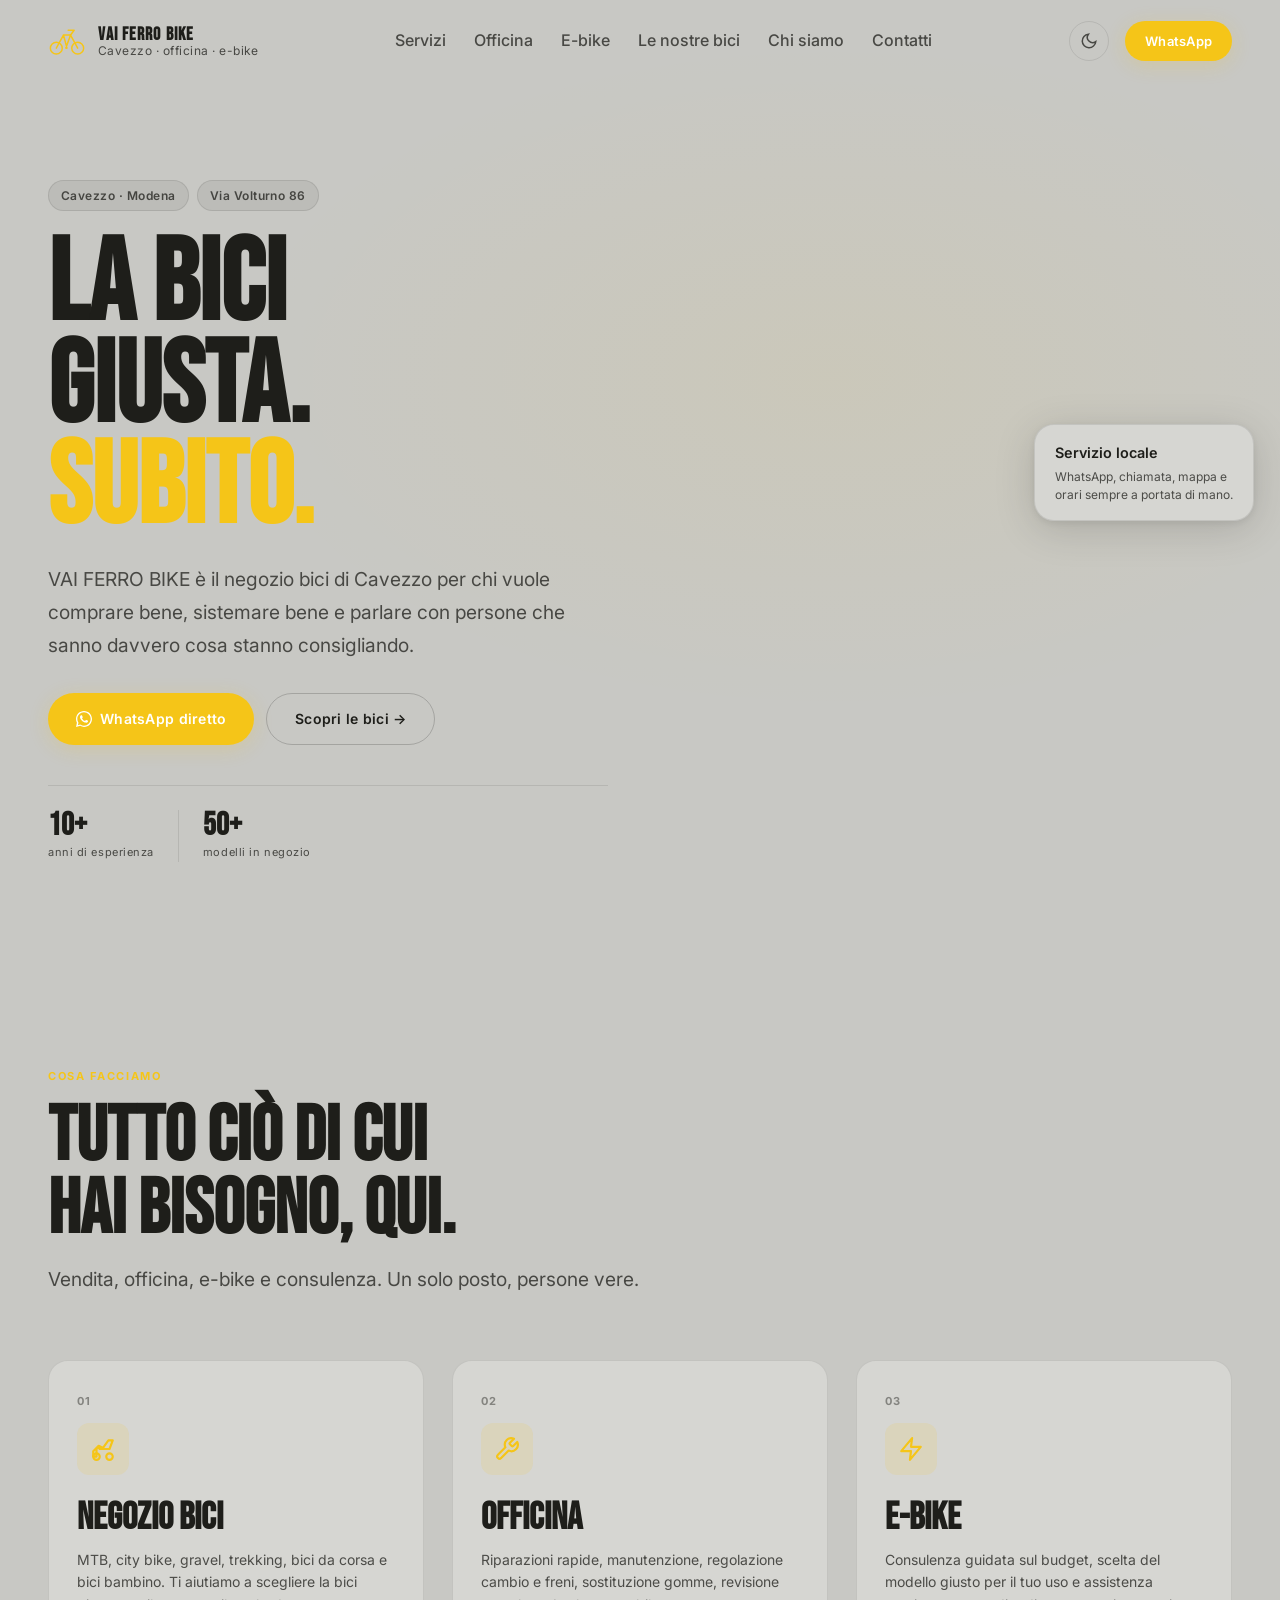
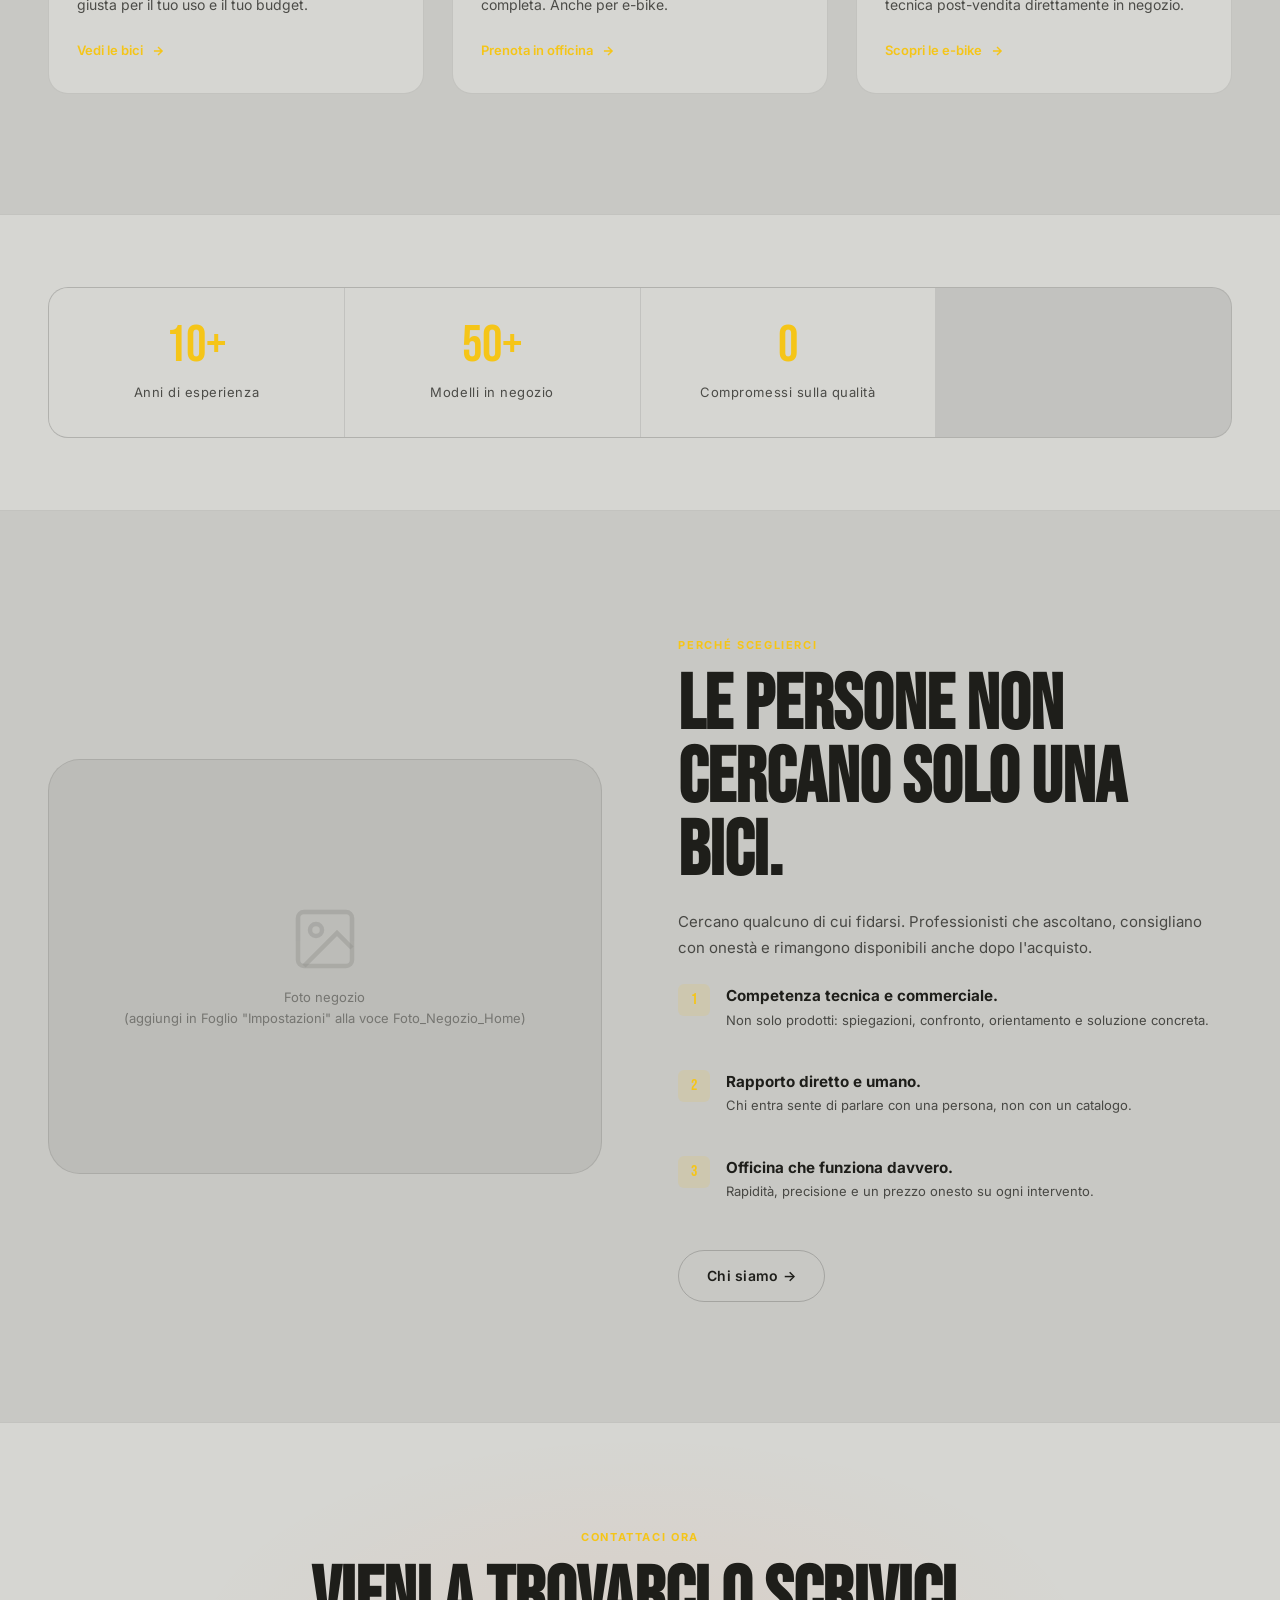
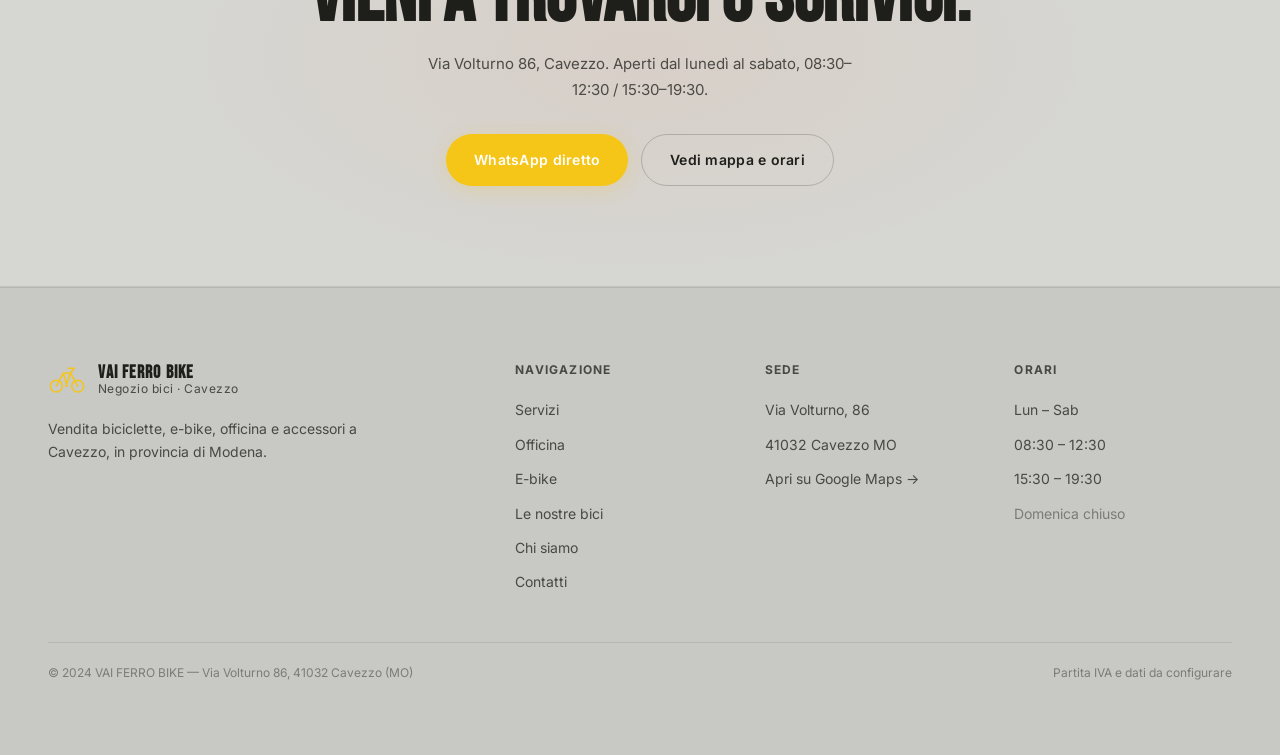
==== commit 99b7a308: "Add files via upload" ====
--- a/index.html
+++ b/index.html
@@ -1,315 +1,334 @@
-<!DOCTYPE html>
-<html lang="it">
-
-<head>
-  <meta charset="UTF-8">
-  <meta name="viewport" content="width=device-width, initial-scale=1.0">
-  <title>VAI FERRO BIKE | Negozio bici ed e-bike a Cavezzo</title>
-  <meta name="description"
-    content="Vendita bici, e-bike e officina a Cavezzo. Consigli veri, assistenza rapida, riparazioni biciclette e contatti immediati in Via Volturno 86.">
-  <meta name="theme-color" content="#111111">
-  <meta property="og:title" content="VAI FERRO BIKE | Negozio bici ed e-bike a Cavezzo">
-  <meta property="og:description"
-    content="Negozio bici ed officina a Cavezzo: vendita, e-bike, riparazioni, accessori e occasioni.">
-  <meta property="og:type" content="website">
-  <meta name="format-detection" content="telephone=no">
-  <link rel="preconnect" href="https://api.fontshare.com">
-  <link
-    href="https://api.fontshare.com/v2/css?f[]=general-sans@400,500,600,700&f[]=cabinet-grotesk@500,700,800&display=swap"
-    rel="stylesheet">
-  <link rel="stylesheet" href="style.css">
-</head>
-
-<body>
-  <a class="skip-link" href="#content">Vai al contenuto</a>
-  <div class="site-shell">
-    <div class="texture"></div>
-
-    <header class="header" id="top">
-      <div class="container header-inner">
-        <a class="brand" href="index.html" aria-label="VAI FERRO BIKE home">
-          <span class="brand-mark" aria-hidden="true">
-            <svg viewBox="0 0 64 64" fill="none" stroke="currentColor" stroke-width="2.5" stroke-linecap="round"
-              stroke-linejoin="round">
-              <circle cx="18" cy="44" r="10"></circle>
-              <circle cx="47" cy="44" r="10"></circle>
-              <path d="M18 44l10-18h10l9 18M28 26l7 0M36 26l-6 18M27 26l-7 18"></path>
-              <path d="M39 18h8"></path>
-            </svg>
-          </span>
-          <span class="brand-name"><strong>VAI FERRO BIKE</strong><span>Cavezzo · officina · e-bike</span></span>
-        </a>
-
-        <nav class="nav" aria-label="Principale">
-          <a href="servizi.html">Servizi</a>
-          <a href="officina.html">Officina</a>
-          <a href="ebike.html">E-bike</a>
-          <a href="prodotti.html">Le nostre bici</a>
-          <a href="chi-siamo.html">Chi siamo</a>
-          <a href="contatti.html">Contatti</a>
-        </nav>
-
-        <div class="header-actions">
-          <button class="theme-toggle" type="button" data-theme-toggle aria-label="Attiva tema scuro">
-            <svg width="20" height="20" viewBox="0 0 24 24" fill="none" stroke="currentColor" stroke-width="2">
-              <path d="M21 12.79A9 9 0 1 1 11.21 3 7 7 0 0 0 21 12.79z" />
-            </svg>
-          </button>
-          <a class="btn btn-primary desktop-cta"
-            href="https://wa.me/393000000000?text=Ciao%20VAI%20FERRO%20BIKE%2C%20vorrei%20avere%20informazioni."
-            target="_blank" rel="noopener noreferrer">Scrivici su WhatsApp</a>
-          <button class="menu-toggle" type="button" aria-label="Apri menu" aria-expanded="false"><span></span></button>
-        </div>
-      </div>
-      <div class="container mobile-panel" id="mobilePanel">
-        <div class="mobile-panel-inner">
-          <nav class="mobile-links" aria-label="Mobile">
-            <a href="servizi.html">Servizi</a>
-            <a href="officina.html">Officina</a>
-            <a href="ebike.html">E-bike</a>
-            <a href="prodotti.html">Le nostre bici</a>
-            <a href="chi-siamo.html">Chi siamo</a>
-            <a href="contatti.html">Contatti</a>
-          </nav>
-        </div>
-      </div>
-    </header>
-
-    <main id="content">
-      <!-- HERO -->
-      <section class="hero">
-        <div class="container-wide hero-grid">
-          <div class="hero-copy reveal">
-            <div class="hero-kicker">
-              <span class="chip">Negozio bici a Cavezzo</span>
-              <span class="chip">Officina e-bike e riparazioni</span>
-            </div>
-            <h1 class="hero-title">La bici giusta. <span class="accent">Il consiglio giusto.</span> Il posto giusto.
-            </h1>
-            <p class="hero-lead">VAI FERRO BIKE è il negozio bici di Cavezzo per chi vuole comprare bene, sistemare bene
-              e parlare con persone che sanno davvero cosa stanno consigliando. Vendita bici, e-bike, accessori, usato e
-              officina con un rapporto diretto, concreto e locale.</p>
-            <div class="btn-row">
-              <a class="btn btn-primary"
-                href="https://wa.me/393000000000?text=Ciao%20VAI%20FERRO%20BIKE%2C%20vorrei%20un%20consiglio%20su%20una%20bici%20o%20una%20riparazione."
-                target="_blank" rel="noopener noreferrer">WhatsApp diretto</a>
-              <a class="btn btn-secondary" href="tel:+393000000000">Chiama ora</a>
-            </div>
-            <p class="eyebrow">Via Volturno 86 · Cavezzo · Lun-Sab 08:30-12:30 / 15:30-19:30</p>
-            <div class="route-strip" aria-hidden="true"><span></span><span class="route-dot"></span><span
-                class="route-rider"><svg viewBox="0 0 24 24" fill="none" stroke="currentColor" stroke-width="1.8">
-                  <circle cx="7" cy="17" r="3"></circle>
-                  <circle cx="17" cy="17" r="3"></circle>
-                  <path d="M7 17l4-7h3l3 7M11 10l2 7M14 10h3"></path>
-                </svg></span><span class="route-flag"></span><span></span></div>
-          </div>
-
-          <div class="hero-aside reveal" aria-hidden="true">
-            <div class="speed-lines"></div>
-            <div class="bike-stage">
-              <div class="stat-ribbon">
-                <div class="stat-pill"><strong>Vendita</strong><span>bici, accessori, occasioni</span></div>
-                <div class="stat-pill"><strong>Officina</strong><span>interventi rapidi e precisi</span></div>
-                <div class="stat-pill"><strong>E-bike</strong><span>scelta guidata sul budget</span></div>
-              </div>
-
-              <svg class="bike-illustration" viewBox="0 0 920 520" fill="none" xmlns="http://www.w3.org/2000/svg">
-                <circle class="wheel-spin" cx="212" cy="356" r="126" stroke="currentColor" stroke-width="10"
-                  opacity="0.94" />
-                <circle class="wheel-spin" cx="686" cy="356" r="126" stroke="currentColor" stroke-width="10"
-                  opacity="0.94" />
-                <circle class="wheel-spin" cx="212" cy="356" r="92" stroke="#EC6D35" stroke-width="2"
-                  stroke-dasharray="10 14" opacity="0.8" />
-                <circle class="wheel-spin" cx="686" cy="356" r="92" stroke="#EC6D35" stroke-width="2"
-                  stroke-dasharray="10 14" opacity="0.8" />
-                <path d="M212 356L356 164H515L686 356" stroke="currentColor" stroke-width="14" stroke-linecap="round"
-                  stroke-linejoin="round" />
-                <path d="M356 164L430 356H212" stroke="currentColor" stroke-width="14" stroke-linecap="round"
-                  stroke-linejoin="round" />
-                <path d="M430 356L515 164" stroke="currentColor" stroke-width="14" stroke-linecap="round"
-                  stroke-linejoin="round" />
-                <path d="M480 126H575" stroke="currentColor" stroke-width="14" stroke-linecap="round" />
-                <path d="M356 164L322 114" stroke="currentColor" stroke-width="14" stroke-linecap="round" />
-                <path d="M320 114H268" stroke="currentColor" stroke-width="14" stroke-linecap="round" />
-                <path d="M515 164L562 120" stroke="currentColor" stroke-width="14" stroke-linecap="round" />
-                <path
-                  d="M424 362C424 379.673 409.673 394 392 394C374.327 394 360 379.673 360 362C360 344.327 374.327 330 392 330C409.673 330 424 344.327 424 362Z"
-                  fill="#EC6D35" />
-                <path class="chain-motion" d="M392 362C392 362 426 346 452 332C478 318 527 274 527 274" stroke="#EC6D35"
-                  stroke-width="6" stroke-linecap="round" stroke-dasharray="10 12" />
-                <path d="M529 275L579 275" stroke="#EC6D35" stroke-width="10" stroke-linecap="round" />
-                <path d="M307 136L359 136" stroke="#EC6D35" stroke-width="10" stroke-linecap="round" />
-              </svg>
-
-              <div class="hero-card">
-                <h3>Per chi arriva da Google Maps</h3>
-                <p>Qui trovi subito cosa fai, dove siamo e come contattarci senza perdere tempo: WhatsApp, chiamata,
-                  mappa e orari sempre in vista.</p>
-              </div>
-            </div>
-          </div>
-        </div>
-      </section>
-
-      <!-- TRUST BAND -->
-      <section class="trust-band" aria-label="Recensioni evidenziate">
-        <div class="container trust-row reveal">
-          <article class="trust-quote"><strong>"Consigli opportuni in base alla spesa."</strong> E-bike e consulenza non
-            spinte, ma costruite davvero sul budget del cliente.</article>
-          <article class="trust-quote"><strong>"Gentilezza e professionalità sono di casa."</strong> Un tono umano che
-            emerge sia nella vendita sia nell'assistenza.</article>
-          <article class="trust-quote"><strong>"Dopo 4 giorni me la consegna come nuova."</strong> Rapidità e officina
-            concreta, non solo esposizione.</article>
-        </div>
-      </section>
-
-      <!-- PERCHÉ SCEGLIERCI -->
-      <section class="section" id="perche-sceglierci">
-        <div class="container why-layout">
-          <div class="reveal">
-            <span class="eyebrow">Perché funziona</span>
-            <h2 class="section-title">Le persone non cercano solo una bici. Cercano qualcuno di cui fidarsi.</h2>
-            <p class="section-copy">Le recensioni raccontano un negozio serio ma umano: professionalità, pazienza,
-              disponibilità, prezzi percepiti come onesti e capacità di aiutare davvero nella scelta.</p>
-            <div class="why-list">
-              <div class="why-item">
-                <div class="why-badge">1</div>
-                <div><strong>Competenza tecnica e commerciale.</strong>
-                  <p>Non solo prodotti: spiegazioni, confronto, orientamento e soluzione concreta.</p>
-                </div>
-              </div>
-              <div class="why-item">
-                <div class="why-badge">2</div>
-                <div><strong>Rapporto diretto.</strong>
-                  <p>Chi entra deve sentire di parlare con una persona, non con un catalogo.</p>
-                </div>
-              </div>
-              <div class="why-item">
-                <div class="why-badge">3</div>
-                <div><strong>Officina che conta.</strong>
-                  <p>La riparazione è un argomento di conversione forte tanto quanto la vendita.</p>
-                </div>
-              </div>
-              <div class="why-item">
-                <div class="why-badge">4</div>
-                <div><strong>Posizionamento locale chiaro.</strong>
-                  <p>Cavezzo, provincia di Modena, mappa, orari, contatti e servizio immediato.</p>
-                </div>
-              </div>
-            </div>
-          </div>
-
-          <div class="review-wall reveal">
-            <article class="review-card">
-              <p>"Il titolare mi ha dato tanti consigli e mi ha aiutato a scegliere la bicicletta più adatta a me."</p>
-              <footer>Recensione cliente · scelta assistita</footer>
-            </article>
-            <article class="review-card">
-              <p>"Ottimo in tutto sia nella bravura che nella rapidità dei lavori nei prezzi e nei prodotti."</p>
-              <footer>Recensione cliente · officina e prezzi</footer>
-            </article>
-            <article class="review-card">
-              <p>"Disponibilità e competenza non solo per le vendite ma anche per una semplice riparazione o un
-                consiglio."</p>
-              <footer>Recensione cliente · fiducia quotidiana</footer>
-            </article>
-          </div>
-        </div>
-      </section>
-
-      <!-- FAQ -->
-      <section class="section">
-        <div class="container">
-          <span class="eyebrow reveal">FAQ utili</span>
-          <h2 class="section-title reveal">Le risposte che aiutano a contattare più in fretta.</h2>
-          <div class="faq-list">
-            <article class="faq-item reveal">
-              <h3>Fate anche riparazioni su bici non acquistate da voi?</h3>
-              <p>Sì, siamo aperti all'assistenza e alla manutenzione anche come primo contatto con il negozio.</p>
-            </article>
-            <article class="faq-item reveal">
-              <h3>Posso chiedere consiglio prima di scegliere una e-bike?</h3>
-              <p>Sì, è uno dei punti forti del nostro approccio: ti ascoltiamo e ti guidiamo in base al budget e all'uso
-                reale.</p>
-            </article>
-
-            <article class="faq-item reveal">
-              <h3>Qual è il modo più rapido per contattarvi?</h3>
-              <p>WhatsApp e chiamata diretta sono le CTA principali, sempre visibili da mobile.</p>
-            </article>
-          </div>
-        </div>
-      </section>
-    </main>
-
-    <footer class="footer">
-      <div class="container footer-grid">
-        <div>
-          <div class="brand" style="margin-bottom: 1rem;">
-            <span class="brand-mark" aria-hidden="true">
-              <svg viewBox="0 0 64 64" fill="none" stroke="currentColor" stroke-width="2.5" stroke-linecap="round"
-                stroke-linejoin="round">
-                <circle cx="18" cy="44" r="10"></circle>
-                <circle cx="47" cy="44" r="10"></circle>
-                <path d="M18 44l10-18h10l9 18M28 26l7 0M36 26l-6 18M27 26l-7 18"></path>
-                <path d="M39 18h8"></path>
-              </svg>
-            </span>
-            <span class="brand-name"><strong>VAI FERRO BIKE</strong><span>Negozio bici · Cavezzo</span></span>
-          </div>
-          <p>Vendita biciclette, e-bike, officina, accessori a Cavezzo, in provincia di Modena.</p>
-        </div>
-        <div>
-          <strong>Link rapidi</strong>
-          <div class="footer-links" style="margin-top: 1rem;">
-            <a href="servizi.html">Servizi</a>
-            <a href="officina.html">Officina</a>
-            <a href="ebike.html">E-bike</a>
-            <a href="chi-siamo.html">Chi siamo</a>
-            <a href="contatti.html">Contatti</a>
-          </div>
-        </div>
-        <div>
-          <strong>Dati locali</strong>
-          <p style="margin-top: 1rem;">Via Volturno, 86<br>41032 Cavezzo MO</p>
-          <p style="margin-top: .75rem;"><a href="https://maps.google.com/maps?q=44.8327569,11.0342762&z=15"
-              target="_blank" rel="noopener noreferrer">Apri su Google Maps</a></p>
-        </div>
-      </div>
-    </footer>
-
-    <div class="sticky-actions" aria-label="Azioni rapide mobile">
-      <a class="btn btn-secondary" href="tel:+393000000000">Chiama</a>
-      <a class="btn btn-primary"
-        href="https://wa.me/393000000000?text=Ciao%20VAI%20FERRO%20BIKE%2C%20vorrei%20avere%20informazioni."
-        target="_blank" rel="noopener noreferrer">WhatsApp</a>
-    </div>
-  </div>
-
-  <script type="application/ld+json">
-  {
-    "@context": "https://schema.org",
-    "@type": "SportsActivityLocation",
-    "name": "VAI FERRO BIKE",
-    "address": {
-      "@type": "PostalAddress",
-      "streetAddress": "Via Volturno, 86",
-      "addressLocality": "Cavezzo",
-      "addressRegion": "MO",
-      "postalCode": "41032",
-      "addressCountry": "IT"
-    },
-    "telephone": "+39 300 000 0000",
-    "url": "https://example.com",
-    "openingHoursSpecification": [
-      {"@type":"OpeningHoursSpecification","dayOfWeek":["Monday","Tuesday","Wednesday","Thursday","Friday","Saturday"],"opens":"08:30","closes":"12:30"},
-      {"@type":"OpeningHoursSpecification","dayOfWeek":["Monday","Tuesday","Wednesday","Thursday","Friday","Saturday"],"opens":"15:30","closes":"19:30"}
-    ],
-    "areaServed": "Cavezzo e provincia di Modena",
-    "description": "Negozio biciclette, e-bike e officina riparazioni a Cavezzo."
-  }
-  </script>
-  <script src="impostazioni.js"></script>`n  <script src="main.js"></script>
-</body>
-
-</html>+<!DOCTYPE html>
+<html lang="it" data-theme="dark">
+<head>
+  <meta charset="UTF-8">
+  <meta name="viewport" content="width=device-width, initial-scale=1.0">
+  <title>VAI FERRO BIKE | Negozio bici ed e-bike a Cavezzo</title>
+  <meta name="description" content="Vendita bici, e-bike e officina a Cavezzo. Consigli veri, assistenza rapida, riparazioni biciclette e contatti immediati in Via Volturno 86.">
+  <meta name="theme-color" content="#080808">
+  <meta property="og:title" content="VAI FERRO BIKE | Negozio bici ed e-bike a Cavezzo">
+  <meta property="og:description" content="Negozio bici ed officina a Cavezzo: vendita, e-bike, riparazioni, accessori.">
+  <meta property="og:type" content="website">
+  <meta name="format-detection" content="telephone=no">
+  <link rel="preconnect" href="https://fonts.googleapis.com">
+  <link rel="preconnect" href="https://fonts.gstatic.com" crossorigin>
+  <link rel="stylesheet" href="https://fonts.googleapis.com/css2?family=Bebas+Neue&family=Inter:wght@300;400;500;600;700&display=swap">
+  <link rel="preconnect" href="https://lh3.googleusercontent.com">
+  <link rel="stylesheet" href="style.css">
+</head>
+<body>
+  <a class="skip-link" href="#content">Vai al contenuto</a>
+
+  <!-- HEADER -->
+  <header class="header" id="top">
+    <div class="container header-inner">
+      <a class="brand" href="index.html" aria-label="VAI FERRO BIKE home">
+        <span class="brand-mark" aria-hidden="true"><img src="img/logo-bici.jpg" alt="" onerror="this.onerror=null;this.outerHTML='<svg viewBox=\'0 0 64 64\' fill=\'none\' stroke=\'currentColor\' stroke-width=\'2.5\' stroke-linecap=\'round\' stroke-linejoin=\'round\'><circle cx=\'14\' cy=\'44\' r=\'10\'/><circle cx=\'50\' cy=\'44\' r=\'10\'/><path d=\'M14 44L26 22h12l12 22M26 22l6 22M38 22l-8 22\'/><path d=\'M34 14h10M44 14l-6 8\'/></svg>'"></span>
+        <span class="brand-name">
+          <strong>VAI FERRO BIKE</strong>
+          <span>Cavezzo · officina · e-bike</span>
+        </span>
+      </a>
+
+      <nav class="nav" aria-label="Principale">
+        <a href="servizi.html">Servizi</a>
+        <a href="officina.html">Officina</a>
+        <a href="ebike.html">E-bike</a>
+        <a href="prodotti.html">Le nostre bici</a>
+        <a href="chi-siamo.html">Chi siamo</a>
+        <a href="contatti.html">Contatti</a>
+      </nav>
+
+      <div class="header-actions">
+        <button class="theme-toggle" type="button" data-theme-toggle aria-label="Attiva tema chiaro">
+          <svg width="18" height="18" viewBox="0 0 24 24" fill="none" stroke="currentColor" stroke-width="2"><path d="M21 12.79A9 9 0 1 1 11.21 3 7 7 0 0 0 21 12.79z"/></svg>
+        </button>
+        <a class="btn btn-primary btn-sm desktop-cta" href="https://wa.me/393000000000?text=Ciao%20VAI%20FERRO%20BIKE%2C%20vorrei%20informazioni." target="_blank" rel="noopener noreferrer">WhatsApp</a>
+        <button class="menu-toggle" type="button" aria-label="Apri menu" aria-expanded="false">
+          <span></span>
+        </button>
+      </div>
+    </div>
+  </header>
+
+  <!-- MOBILE DRAWER -->
+  <div class="mobile-drawer" id="mobileDrawer">
+    <div class="mobile-drawer__backdrop"></div>
+    <div class="mobile-drawer__panel">
+      <div class="mobile-drawer__header">
+        <a class="brand" href="index.html">
+          <span class="brand-mark" aria-hidden="true"><img src="img/logo-bici.jpg" alt="" onerror="this.onerror=null;this.outerHTML='<svg viewBox=\'0 0 64 64\' fill=\'none\' stroke=\'currentColor\' stroke-width=\'2.5\' stroke-linecap=\'round\' stroke-linejoin=\'round\'><circle cx=\'14\' cy=\'44\' r=\'10\'/><circle cx=\'50\' cy=\'44\' r=\'10\'/><path d=\'M14 44L26 22h12l12 22M26 22l6 22M38 22l-8 22\'/><path d=\'M34 14h10M44 14l-6 8\'/></svg>'"></span>
+          <span class="brand-name"><strong>VAI FERRO BIKE</strong></span>
+        </a>
+        <button class="mobile-drawer__close" aria-label="Chiudi menu">
+          <svg width="18" height="18" viewBox="0 0 24 24" fill="none" stroke="currentColor" stroke-width="2.5" stroke-linecap="round"><path d="M18 6L6 18M6 6l12 12"/></svg>
+        </button>
+      </div>
+      <nav class="mobile-nav" aria-label="Mobile">
+        <a href="servizi.html">Servizi</a>
+        <a href="officina.html">Officina</a>
+        <a href="ebike.html">E-bike</a>
+        <a href="prodotti.html">Le nostre bici</a>
+        <a href="chi-siamo.html">Chi siamo</a>
+        <a href="contatti.html">Contatti</a>
+      </nav>
+      <div class="mobile-drawer__footer">
+        <a class="btn btn-primary" href="https://wa.me/393000000000?text=Ciao%20VAI%20FERRO%20BIKE%2C%20vorrei%20informazioni." target="_blank" rel="noopener noreferrer">WhatsApp</a>
+        <a class="btn btn-surface" href="tel:+393000000000">Chiama ora</a>
+      </div>
+    </div>
+  </div>
+
+  <main id="content">
+
+    <!-- ═══ HERO ═══════════════════════════════════════════════════════ -->
+    <section class="hero">
+      <div class="hero__bg">
+        <div class="hero__bg-gradient"></div>
+      </div>
+      <div class="container hero__inner">
+        <div class="hero__copy">
+          <div class="hero__kicker reveal">
+            <span class="chip">Cavezzo · Modena</span>
+            <span class="chip">Via Volturno 86</span>
+          </div>
+          <h1 class="hero__title reveal reveal-delay-1">
+            La bici<br>giusta.<br><span class="accent-text">Subito.</span>
+          </h1>
+          <p class="hero__lead reveal reveal-delay-2">
+            VAI FERRO BIKE è il negozio bici di Cavezzo per chi vuole comprare bene,
+            sistemare bene e parlare con persone che sanno davvero cosa stanno consigliando.
+          </p>
+          <div class="hero__cta btn-row reveal reveal-delay-3">
+            <a class="btn btn-primary" href="https://wa.me/393000000000?text=Ciao%20VAI%20FERRO%20BIKE%2C%20vorrei%20un%20consiglio." target="_blank" rel="noopener noreferrer">
+              <svg width="16" height="16" viewBox="0 0 24 24" fill="currentColor"><path d="M17.472 14.382c-.297-.149-1.758-.867-2.03-.967-.273-.099-.471-.148-.67.15-.197.297-.767.966-.94 1.164-.173.199-.347.223-.644.075-.297-.15-1.255-.463-2.39-1.475-.883-.788-1.48-1.761-1.653-2.059-.173-.297-.018-.458.13-.606.134-.133.298-.347.446-.52.149-.174.198-.298.298-.497.099-.198.05-.371-.025-.52-.075-.149-.669-1.612-.916-2.207-.242-.579-.487-.5-.669-.51-.173-.008-.371-.01-.57-.01-.198 0-.52.074-.792.372-.272.297-1.04 1.016-1.04 2.479 0 1.462 1.065 2.875 1.213 3.074.149.198 2.096 3.2 5.077 4.487.709.306 1.262.489 1.694.625.712.227 1.36.195 1.871.118.571-.085 1.758-.719 2.006-1.413.248-.694.248-1.289.173-1.413-.074-.124-.272-.198-.57-.347zM12 0C5.373 0 0 5.373 0 12c0 2.037.507 3.956 1.395 5.64L.057 23.943l6.303-1.654A11.954 11.954 0 0012 24c6.627 0 12-5.373 12-12S18.627 0 12 0zm0 22c-1.893 0-3.662-.524-5.172-1.434l-.37-.22-3.74.982.999-3.648-.241-.374A9.957 9.957 0 012 12C2 6.477 6.477 2 12 2s10 4.477 10 10-4.477 10-10 10z"/></svg>
+              WhatsApp diretto
+            </a>
+            <a class="btn btn-ghost" href="prodotti.html">Scopri le bici →</a>
+          </div>
+          <div class="hero__meta reveal reveal-delay-4">
+            <div class="hero__stat">
+              <strong data-count="10" data-suffix="+">10+</strong>
+              <span>anni di esperienza</span>
+            </div>
+            <div class="hero__stat-div"></div>
+            <div class="hero__stat">
+              <strong data-count="50" data-suffix="+">50+</strong>
+              <span>modelli in negozio</span>
+            </div>
+
+          </div>
+        </div>
+
+        <div class="hero__visual" aria-hidden="true">
+          <img class="hero__bike-photo" src="img/hero-bici.jpg" alt="Bicicletta VAI FERRO BIKE" loading="eager" fetchpriority="high" onerror="this.style.display='none'">
+          <div class="hero__card">
+            <h4>Servizio locale</h4>
+            <p>WhatsApp, chiamata, mappa e orari sempre a portata di mano.</p>
+          </div>
+        </div>
+      </div>
+    </section>
+
+    <!-- ═══ SERVICES ════════════════════════════════════════════════════ -->
+    <section class="section">
+      <div class="container">
+        <div class="section-heading reveal">
+          <span class="eyebrow">Cosa facciamo</span>
+          <h2>Tutto ciò di cui<br>hai bisogno, qui.</h2>
+          <p class="lead">Vendita, officina, e-bike e consulenza. Un solo posto, persone vere.</p>
+        </div>
+        <div class="service-cards">
+          <a class="service-card reveal" href="prodotti.html">
+            <div class="service-card__num">01</div>
+            <div class="service-card__icon">
+              <svg viewBox="0 0 24 24" fill="none" stroke="currentColor" stroke-width="2" stroke-linecap="round" stroke-linejoin="round"><circle cx="6" cy="19" r="3"/><circle cx="18" cy="19" r="3"/><path d="M6 19H3v-5l5-5 4 2 5-7h4l-3 8H9l-2-2-1 2v2H6z"/></svg>
+            </div>
+            <h3>Negozio bici</h3>
+            <p>MTB, city bike, gravel, trekking, bici da corsa e bici bambino. Ti aiutiamo a scegliere la bici giusta per il tuo uso e il tuo budget.</p>
+            <span class="service-card__link">Vedi le bici <svg width="14" height="14" viewBox="0 0 24 24" fill="none" stroke="currentColor" stroke-width="2.5"><path d="M5 12h14M12 5l7 7-7 7"/></svg></span>
+          </a>
+          <a class="service-card reveal reveal-delay-1" href="officina.html">
+            <div class="service-card__num">02</div>
+            <div class="service-card__icon">
+              <svg viewBox="0 0 24 24" fill="none" stroke="currentColor" stroke-width="2" stroke-linecap="round" stroke-linejoin="round"><path d="M14.7 6.3a1 1 0 0 0 0 1.4l1.6 1.6a1 1 0 0 0 1.4 0l3.77-3.77a6 6 0 0 1-7.94 7.94l-6.91 6.91a2.12 2.12 0 0 1-3-3l6.91-6.91a6 6 0 0 1 7.94-7.94l-3.76 3.76z"/></svg>
+            </div>
+            <h3>Officina</h3>
+            <p>Riparazioni rapide, manutenzione, regolazione cambio e freni, sostituzione gomme, revisione completa. Anche per e-bike.</p>
+            <span class="service-card__link">Prenota in officina <svg width="14" height="14" viewBox="0 0 24 24" fill="none" stroke="currentColor" stroke-width="2.5"><path d="M5 12h14M12 5l7 7-7 7"/></svg></span>
+          </a>
+          <a class="service-card reveal reveal-delay-2" href="ebike.html">
+            <div class="service-card__num">03</div>
+            <div class="service-card__icon">
+              <svg viewBox="0 0 24 24" fill="none" stroke="currentColor" stroke-width="2" stroke-linecap="round" stroke-linejoin="round"><path d="M13 2L3 14h9l-1 8 10-12h-9l1-8z"/></svg>
+            </div>
+            <h3>E-bike</h3>
+            <p>Consulenza guidata sul budget, scelta del modello giusto per il tuo uso e assistenza tecnica post-vendita direttamente in negozio.</p>
+            <span class="service-card__link">Scopri le e-bike <svg width="14" height="14" viewBox="0 0 24 24" fill="none" stroke="currentColor" stroke-width="2.5"><path d="M5 12h14M12 5l7 7-7 7"/></svg></span>
+          </a>
+        </div>
+      </div>
+    </section>
+
+    <!-- ═══ STATS ════════════════════════════════════════════════════════ -->
+    <section class="section-sm" style="background:var(--surface);border-block:1px solid var(--border)">
+      <div class="container">
+        <div class="stats-grid reveal">
+          <div class="stat-item">
+            <span class="stat-num" data-count="10" data-suffix="+">10+</span>
+            <span class="stat-label">Anni di esperienza</span>
+          </div>
+          <div class="stat-item">
+            <span class="stat-num" data-count="50" data-suffix="+">50+</span>
+            <span class="stat-label">Modelli in negozio</span>
+          </div>
+
+          <div class="stat-item">
+            <span class="stat-num">0</span>
+            <span class="stat-label">Compromessi sulla qualità</span>
+          </div>
+        </div>
+      </div>
+    </section>
+
+    <!-- ═══ EDITORIAL (Perché noi) ══════════════════════════════════════ -->
+    <section class="section">
+      <div class="container">
+        <div class="editorial-split">
+          <div class="editorial-visual reveal">
+            <div class="editorial-visual__ph" id="home-foto-negozio" data-vaifb-img="Foto_Negozio_Home">
+              <svg viewBox="0 0 24 24" fill="none" stroke="currentColor" stroke-width="1.5"><rect x="3" y="3" width="18" height="18" rx="2"/><circle cx="9" cy="9" r="2"/><path d="M21 15l-5-5L5 21"/></svg>
+              <span>Foto negozio<br>(aggiungi in Foglio "Impostazioni" alla voce Foto_Negozio_Home)</span>
+            </div>
+          </div>
+          <div class="editorial-copy reveal reveal-delay-1">
+            <span class="eyebrow">Perché sceglierci</span>
+            <h2>Le persone non cercano solo una bici.</h2>
+            <p>Cercano qualcuno di cui fidarsi. Professionisti che ascoltano, consigliano con onestà e rimangono disponibili anche dopo l'acquisto.</p>
+            <div class="why-list">
+              <div class="why-item">
+                <div class="why-icon">1</div>
+                <div class="why-text">
+                  <strong>Competenza tecnica e commerciale.</strong>
+                  <p>Non solo prodotti: spiegazioni, confronto, orientamento e soluzione concreta.</p>
+                </div>
+              </div>
+              <div class="why-item">
+                <div class="why-icon">2</div>
+                <div class="why-text">
+                  <strong>Rapporto diretto e umano.</strong>
+                  <p>Chi entra sente di parlare con una persona, non con un catalogo.</p>
+                </div>
+              </div>
+              <div class="why-item">
+                <div class="why-icon">3</div>
+                <div class="why-text">
+                  <strong>Officina che funziona davvero.</strong>
+                  <p>Rapidità, precisione e un prezzo onesto su ogni intervento.</p>
+                </div>
+              </div>
+            </div>
+            <div class="btn-row">
+              <a class="btn btn-ghost" href="chi-siamo.html">Chi siamo →</a>
+            </div>
+          </div>
+        </div>
+      </div>
+    </section>
+
+
+
+    <!-- ═══ CTA FINALE ══════════════════════════════════════════════════ -->
+    <div class="cta-band">
+      <div class="container cta-band__inner">
+        <span class="eyebrow reveal">Contattaci ora</span>
+        <h2 class="reveal">Vieni a trovarci o scrivici.</h2>
+        <p class="reveal">Via Volturno 86, Cavezzo. Aperti dal lunedì al sabato, 08:30–12:30 / 15:30–19:30.</p>
+        <div class="btn-row reveal">
+          <a class="btn btn-primary" href="https://wa.me/393000000000?text=Ciao%20VAI%20FERRO%20BIKE%2C%20vorrei%20informazioni." target="_blank" rel="noopener noreferrer">WhatsApp diretto</a>
+          <a class="btn btn-ghost" href="contatti.html">Vedi mappa e orari</a>
+        </div>
+      </div>
+    </div>
+
+  </main>
+
+  <!-- FOOTER -->
+  <footer class="footer">
+    <div class="container">
+      <div class="footer-grid">
+        <div class="footer-brand">
+          <a class="brand" href="index.html">
+            <span class="brand-mark" aria-hidden="true"><img src="img/logo-bici.jpg" alt="" onerror="this.onerror=null;this.outerHTML='<svg viewBox=\'0 0 64 64\' fill=\'none\' stroke=\'currentColor\' stroke-width=\'2.5\' stroke-linecap=\'round\' stroke-linejoin=\'round\'><circle cx=\'14\' cy=\'44\' r=\'10\'/><circle cx=\'50\' cy=\'44\' r=\'10\'/><path d=\'M14 44L26 22h12l12 22M26 22l6 22M38 22l-8 22\'/><path d=\'M34 14h10M44 14l-6 8\'/></svg>'"></span>
+            <span class="brand-name"><strong>VAI FERRO BIKE</strong><span>Negozio bici · Cavezzo</span></span>
+          </a>
+          <p>Vendita biciclette, e-bike, officina e accessori a Cavezzo, in provincia di Modena.</p>
+        </div>
+        <div class="footer-col">
+          <h5>Navigazione</h5>
+          <div class="footer-links">
+            <a href="servizi.html">Servizi</a>
+            <a href="officina.html">Officina</a>
+            <a href="ebike.html">E-bike</a>
+            <a href="prodotti.html">Le nostre bici</a>
+            <a href="chi-siamo.html">Chi siamo</a>
+            <a href="contatti.html">Contatti</a>
+          </div>
+        </div>
+        <div class="footer-col">
+          <h5>Sede</h5>
+          <div class="footer-links">
+            <a href="https://maps.google.com/maps?q=44.8327569,11.0342762&z=15" target="_blank" rel="noopener noreferrer">Via Volturno, 86</a>
+            <a href="https://maps.google.com/maps?q=44.8327569,11.0342762&z=15" target="_blank" rel="noopener noreferrer">41032 Cavezzo MO</a>
+            <a href="https://maps.google.com/maps?q=44.8327569,11.0342762&z=15" target="_blank" rel="noopener noreferrer">Apri su Google Maps →</a>
+          </div>
+        </div>
+        <div class="footer-col">
+          <h5>Orari</h5>
+          <div class="footer-links">
+            <span style="color:var(--text-muted);font-size:14px;">Lun – Sab</span>
+            <span style="color:var(--text-muted);font-size:14px;">08:30 – 12:30</span>
+            <span style="color:var(--text-muted);font-size:14px;">15:30 – 19:30</span>
+            <span style="color:var(--text-subtle);font-size:14px;">Domenica chiuso</span>
+          </div>
+        </div>
+      </div>
+      <div class="footer-bottom">
+        <p>© 2024 VAI FERRO BIKE — Via Volturno 86, 41032 Cavezzo (MO)</p>
+        <p>Partita IVA e dati da configurare</p>
+      </div>
+    </div>
+  </footer>
+
+  <!-- STICKY MOBILE BAR -->
+  <div class="sticky-bar" aria-label="Azioni rapide mobile">
+    <a class="btn btn-surface" style="flex:1" href="tel:+393000000000">Chiama</a>
+    <a class="btn btn-primary" style="flex:1" href="https://wa.me/393000000000?text=Ciao%20VAI%20FERRO%20BIKE%2C%20vorrei%20informazioni." target="_blank" rel="noopener noreferrer">WhatsApp</a>
+  </div>
+
+  <script type="application/ld+json">
+  {
+    "@context": "https://schema.org",
+    "@type": "LocalBusiness",
+    "name": "VAI FERRO BIKE",
+    "address": {
+      "@type": "PostalAddress",
+      "streetAddress": "Via Volturno, 86",
+      "addressLocality": "Cavezzo",
+      "addressRegion": "MO",
+      "postalCode": "41032",
+      "addressCountry": "IT"
+    },
+    "telephone": "+39 320 347 6892",
+    "url": "https://vaiferrobike.it",
+    "openingHoursSpecification": [
+      {"@type":"OpeningHoursSpecification","dayOfWeek":["Monday","Tuesday","Wednesday","Thursday","Friday","Saturday"],"opens":"08:30","closes":"12:30"},
+      {"@type":"OpeningHoursSpecification","dayOfWeek":["Monday","Tuesday","Wednesday","Thursday","Friday","Saturday"],"opens":"15:30","closes":"19:30"}
+    ],
+    "description": "Negozio biciclette, e-bike e officina riparazioni a Cavezzo."
+  }
+  </script>
+  <script src="impostazioni.js" defer></script>
+  <script src="main.js" defer></script>
+</body>
+</html>
--- a/style.css
+++ b/style.css
@@ -1,2398 +1,2853 @@
-:root,
-[data-theme="light"] {
-    --text-xs: clamp(0.75rem, 0.7rem + 0.25vw, 0.875rem);
-    --text-sm: clamp(0.875rem, 0.8rem + 0.35vw, 1rem);
-    --text-base: clamp(1rem, 0.95rem + 0.25vw, 1.05rem);
-    --text-lg: clamp(1.125rem, 1rem + 0.75vw, 1.45rem);
-    --text-xl: clamp(1.5rem, 1.2rem + 1.25vw, 2.2rem);
-    --text-2xl: clamp(2.2rem, 1.3rem + 3vw, 4rem);
-    --text-3xl: clamp(3rem, 1.2rem + 5vw, 6rem);
-    --space-1: 0.25rem;
-    --space-2: 0.5rem;
-    --space-3: 0.75rem;
-    --space-4: 1rem;
-    --space-5: 1.25rem;
-    --space-6: 1.5rem;
-    --space-8: 2rem;
-    --space-10: 2.5rem;
-    --space-12: 3rem;
-    --space-16: 4rem;
-    --space-20: 5rem;
-    --space-24: 6rem;
-    --space-32: 8rem;
-    --color-bg: #f3f0ea;
-    --color-surface: #faf8f4;
-    --color-surface-2: #f6f3ee;
-    --color-surface-offset: #eae4da;
-    --color-surface-dynamic: #ddd6cb;
-    --color-divider: #d3ccbf;
-    --color-border: rgba(28, 28, 28, 0.12);
-    --color-text: #151515;
-    --color-text-muted: #5d5a55;
-    --color-text-faint: #8d877f;
-    --color-text-inverse: #f7f5f0;
-    --color-primary: #c84e19;
-    --color-primary-hover: #a53f14;
-    --color-primary-highlight: #f1d4c7;
-    --color-secondary: #1f2a2a;
-    --color-track: #bbc6c1;
-    --color-success: #3e6a2a;
-    --radius-sm: 0.4rem;
-    --radius-md: 0.7rem;
-    --radius-lg: 1rem;
-    --radius-xl: 1.5rem;
-    --radius-full: 9999px;
-    --shadow-sm: 0 1px 2px rgba(17, 17, 17, 0.06);
-    --shadow-md: 0 10px 24px rgba(17, 17, 17, 0.08);
-    --shadow-lg: 0 24px 60px rgba(17, 17, 17, 0.12);
-    --font-display: 'Cabinet Grotesk', 'Arial Narrow', sans-serif;
-    --font-body: 'General Sans', 'Helvetica Neue', sans-serif;
-    --content-default: 1120px;
-    --content-wide: 1260px;
-    --header-h: 84px;
-}
-
-[data-theme="dark"] {
-    --color-bg: #101111;
-    --color-surface: #161817;
-    --color-surface-2: #1b1d1c;
-    --color-surface-offset: #212422;
-    --color-surface-dynamic: #2c302e;
-    --color-divider: #2d322f;
-    --color-border: rgba(255, 255, 255, 0.10);
-    --color-text: #f2ede5;
-    --color-text-muted: #c2bbb0;
-    --color-text-faint: #8d877d;
-    --color-text-inverse: #101111;
-    --color-primary: #ec6d35;
-    --color-primary-hover: #ff8450;
-    --color-primary-highlight: rgba(236, 109, 53, 0.14);
-    --color-secondary: #dfe8e2;
-    --color-track: #55625b;
-    --shadow-sm: 0 1px 2px rgba(0, 0, 0, 0.22);
-    --shadow-md: 0 10px 24px rgba(0, 0, 0, 0.28);
-    --shadow-lg: 0 24px 60px rgba(0, 0, 0, 0.35);
-}
-
-*,
-:before,
-:after {
-    box-sizing: border-box;
-    margin: 0;
-    padding: 0
-}
-
-html {
-    scroll-behavior: smooth;
-    -webkit-text-size-adjust: none;
-    text-size-adjust: none;
-    scroll-padding-top: calc(var(--header-h) + 18px)
-}
-
-body {
-    min-height: 100dvh;
-    font-family: var(--font-body);
-    font-size: var(--text-base);
-    line-height: 1.6;
-    background: var(--color-bg);
-    color: var(--color-text);
-    -webkit-font-smoothing: antialiased;
-    text-rendering: optimizeLegibility
-}
-
-img,
-svg {
-    display: block;
-    max-width: 100%
-}
-
-a {
-    color: inherit;
-    text-decoration: none;
-    transition: all 180ms cubic-bezier(.16, 1, .3, 1)
-}
-
-button,
-input,
-textarea {
-    font: inherit;
-    color: inherit
-}
-
-button {
-    cursor: pointer;
-    border: none;
-    background: none
-}
-
-:focus-visible {
-    outline: 2px solid var(--color-primary);
-    outline-offset: 3px;
-    border-radius: var(--radius-sm)
-}
-
-::selection {
-    background: rgba(200, 78, 25, .18)
-}
-
-.sr-only {
-    position: absolute;
-    width: 1px;
-    height: 1px;
-    padding: 0;
-    margin: -1px;
-    overflow: hidden;
-    clip: rect(0, 0, 0, 0);
-    white-space: nowrap;
-    border: 0
-}
-
-.site-shell {
-    position: relative;
-    overflow-x: clip
-}
-
-.texture {
-    position: fixed;
-    inset: 0;
-    pointer-events: none;
-    opacity: .28;
-    background-image: radial-gradient(circle at 10% 20%, rgba(200, 78, 25, .08), transparent 26%), radial-gradient(circle at 85% 10%, rgba(31, 42, 42, .08), transparent 24%), linear-gradient(transparent 0, transparent 97%, rgba(0, 0, 0, .018) 100%);
-    background-size: auto, auto, 100% 32px;
-    mix-blend-mode: multiply;
-    z-index: -1
-}
-
-[data-theme="dark"] .texture {
-    opacity: .18;
-    mix-blend-mode: screen
-}
-
-.container {
-    width: min(calc(100% - 2rem), var(--content-default));
-    margin-inline: auto
-}
-
-.container-wide {
-    width: min(calc(100% - 2rem), var(--content-wide));
-    margin-inline: auto
-}
-
-.section {
-    padding-block: clamp(var(--space-12), 8vw, var(--space-24))
-}
-
-.eyebrow {
-    display: inline-flex;
-    align-items: center;
-    gap: .55rem;
-    font-size: var(--text-xs);
-    text-transform: uppercase;
-    letter-spacing: .16em;
-    color: var(--color-text-muted);
-    font-weight: 700
-}
-
-.eyebrow:before {
-    content: "";
-    width: 1.6rem;
-    height: .5rem;
-    border-radius: var(--radius-full);
-    background: linear-gradient(90deg, var(--color-primary), transparent)
-}
-
-.section-title {
-    font-family: var(--font-display);
-    font-size: var(--text-xl);
-    line-height: 1.02;
-    letter-spacing: -.03em;
-    max-width: 12ch
-}
-
-.section-copy {
-    color: var(--color-text-muted);
-    max-width: 60ch;
-    margin-top: var(--space-4)
-}
-
-.grid {
-    display: grid;
-    gap: var(--space-6)
-}
-
-.skip-link {
-    position: absolute;
-    left: var(--space-4);
-    top: -3rem;
-    background: var(--color-primary);
-    color: var(--color-text-inverse);
-    padding: .75rem 1rem;
-    border-radius: var(--radius-full);
-    z-index: 1000
-}
-
-.skip-link:focus {
-    top: var(--space-4)
-}
-
-.header {
-    position: sticky;
-    top: 0;
-    z-index: 60;
-    background: rgba(243, 240, 234, .82);
-    backdrop-filter: blur(16px);
-    border-bottom: 1px solid transparent;
-    transition: transform .3s cubic-bezier(.16, 1, .3, 1), box-shadow .3s cubic-bezier(.16, 1, .3, 1), border-color .3s ease
-}
-
-[data-theme="dark"] .header {
-    background: rgba(16, 17, 17, .78)
-}
-
-.header.scrolled {
-    box-shadow: var(--shadow-sm);
-    border-color: var(--color-border)
-}
-
-.header-inner {
-    min-height: var(--header-h);
-    display: flex;
-    align-items: center;
-    justify-content: space-between;
-    gap: var(--space-4)
-}
-
-.brand {
-    display: flex;
-    align-items: center;
-    gap: .9rem;
-    font-weight: 700
-}
-
-.brand-mark {
-    width: 3rem;
-    height: 3rem;
-    border-radius: 50%;
-    display: grid;
-    place-items: center;
-    border: 1px solid var(--color-border);
-    background: conic-gradient(from 110deg, var(--color-primary-highlight), transparent, var(--color-primary-highlight));
-    position: relative;
-    overflow: hidden
-}
-
-.brand-mark svg {
-    width: 2rem;
-    height: 2rem
-}
-
-.brand-name {
-    display: flex;
-    flex-direction: column;
-    line-height: 1
-}
-
-.brand-name strong {
-    font-family: var(--font-display);
-    font-size: 1.05rem;
-    letter-spacing: .04em
-}
-
-.brand-name span {
-    font-size: var(--text-xs);
-    color: var(--color-text-muted);
-    margin-top: .3rem;
-    text-transform: uppercase;
-    letter-spacing: .14em
-}
-
-.nav {
-    display: none;
-    align-items: center;
-    gap: 1.1rem
-}
-
-.nav a {
-    font-size: var(--text-sm);
-    color: var(--color-text-muted)
-}
-
-.nav a:hover,
-.nav a.active {
-    color: var(--color-text)
-}
-
-.header-actions {
-    display: flex;
-    align-items: center;
-    gap: .55rem
-}
-
-.theme-toggle,
-.menu-toggle {
-    width: 2.75rem;
-    height: 2.75rem;
-    border-radius: 50%;
-    border: 1px solid var(--color-border);
-    display: grid;
-    place-items: center;
-    background: var(--color-surface)
-}
-
-.menu-toggle {
-    position: relative
-}
-
-.menu-toggle span,
-.menu-toggle:before,
-.menu-toggle:after {
-    content: "";
-    position: absolute;
-    width: 1rem;
-    height: 2px;
-    background: var(--color-text);
-    border-radius: 999px;
-    transition: transform .25s ease, opacity .25s ease
-}
-
-.menu-toggle span {
-    transform: translateY(0)
-}
-
-.menu-toggle:before {
-    transform: translateY(-6px)
-}
-
-.menu-toggle:after {
-    transform: translateY(6px)
-}
-
-.menu-toggle[aria-expanded="true"] span {
-    opacity: 0
-}
-
-.menu-toggle[aria-expanded="true"]:before {
-    transform: rotate(45deg)
-}
-
-.menu-toggle[aria-expanded="true"]:after {
-    transform: rotate(-45deg)
-}
-
-.mobile-panel {
-    display: grid;
-    grid-template-rows: 0fr;
-    transition: grid-template-rows .28s ease;
-    border-top: 1px solid transparent
-}
-
-.mobile-panel.open {
-    grid-template-rows: 1fr;
-    border-color: var(--color-border)
-}
-
-.mobile-panel-inner {
-    overflow: hidden
-}
-
-.mobile-links {
-    display: flex;
-    flex-direction: column;
-    padding: 0 0 var(--space-6)
-}
-
-.mobile-links a {
-    padding: 1rem 0;
-    border-bottom: 1px solid var(--color-border);
-    font-weight: 600
-}
-
-.btn {
-    display: inline-flex;
-    align-items: center;
-    justify-content: center;
-    gap: .7rem;
-    min-height: 48px;
-    padding: 0 1.5rem;
-    line-height: 1;
-    border-radius: var(--radius-full);
-    font-size: var(--text-sm);
-    font-weight: 700;
-    letter-spacing: .01em;
-    position: relative;
-    overflow: hidden;
-    isolation: isolate
-}
-
-.btn:before {
-    content: "";
-    position: absolute;
-    inset: auto 0 0 0;
-    height: 3px;
-    background: repeating-linear-gradient(90deg, rgba(255, 255, 255, .88) 0 12px, transparent 12px 18px);
-    transform: translateX(-35%);
-    opacity: .55;
-    transition: transform .45s cubic-bezier(.16, 1, .3, 1), opacity .3s ease
-}
-
-.btn:hover:before {
-    transform: translateX(0);
-    opacity: .9
-}
-
-.btn-primary {
-    background: var(--color-primary);
-    color: var(--color-text-inverse);
-    box-shadow: var(--shadow-md)
-}
-
-.btn-primary:hover {
-    background: var(--color-primary-hover);
-    transform: translateY(-1px)
-}
-
-.btn-secondary {
-    border: 1px solid var(--color-border);
-    background: var(--color-surface);
-    color: var(--color-text)
-}
-
-.btn-ghost {
-    color: var(--color-text-muted)
-}
-
-.btn-row {
-    display: flex;
-    flex-wrap: wrap;
-    gap: .9rem
-}
-
-/* HERO */
-.hero {
-    padding-top: clamp(var(--space-10), 6vw, var(--space-16));
-    padding-bottom: var(--space-16)
-}
-
-.hero-grid {
-    display: grid;
-    gap: var(--space-8);
-    align-items: end
-}
-
-.hero-copy {
-    display: grid;
-    gap: var(--space-5)
-}
-
-.hero-kicker {
-    display: flex;
-    flex-wrap: wrap;
-    gap: .65rem
-}
-
-.chip {
-    display: inline-flex;
-    align-items: center;
-    gap: .5rem;
-    padding: .55rem .85rem;
-    border-radius: var(--radius-full);
-    border: 1px solid var(--color-border);
-    background: rgba(255, 255, 255, .42);
-    font-size: var(--text-xs);
-    font-weight: 700;
-    text-transform: uppercase;
-    letter-spacing: .08em
-}
-
-[data-theme="dark"] .chip {
-    background: rgba(255, 255, 255, .02)
-}
-
-.hero-title {
-    font-family: var(--font-display);
-    font-size: clamp(3rem, 8vw, 7rem);
-    line-height: .92;
-    letter-spacing: -.055em;
-    max-width: 8ch
-}
-
-.hero-title .accent {
-    display: inline-block;
-    color: var(--color-primary);
-    transform: skew(-10deg)
-}
-
-.hero-lead {
-    max-width: 58ch;
-    color: var(--color-text-muted);
-    font-size: clamp(1.05rem, 1rem + .4vw, 1.2rem)
-}
-
-.hero-aside {
-    position: relative;
-    background: var(--color-secondary);
-    color: #f2ede5;
-    border-radius: 2rem;
-    padding: clamp(var(--space-6), 3vw, var(--space-8));
-    min-height: 420px;
-    overflow: hidden;
-    box-shadow: var(--shadow-lg)
-}
-
-[data-theme="dark"] .hero-aside {
-    color: #151515;
-}
-
-.hero-aside:before {
-    content: "";
-    position: absolute;
-    inset: auto -10% -30% 20%;
-    height: 280px;
-    background: radial-gradient(circle, rgba(236, 109, 53, .28), transparent 65%)
-}
-
-.speed-lines {
-    position: absolute;
-    inset: 0;
-    pointer-events: none;
-    opacity: .28;
-    background: repeating-linear-gradient(115deg, transparent 0 24px, rgba(255, 255, 255, .05) 24px 26px)
-}
-
-.bike-stage {
-    position: relative;
-    display: grid;
-    align-content: space-between;
-    height: 100%
-}
-
-.stat-ribbon {
-    display: grid;
-    grid-template-columns: repeat(3, 1fr);
-    gap: .65rem
-}
-
-.stat-pill {
-    background: rgba(255, 255, 255, .08);
-    border: 1px solid rgba(255, 255, 255, .09);
-    border-radius: 1.25rem;
-    padding: .85rem .9rem
-}
-
-.stat-pill strong {
-    display: block;
-    font-size: 1.1rem
-}
-
-.stat-pill span {
-    display: block;
-    margin-top: .25rem;
-    font-size: var(--text-xs);
-    color: currentColor;
-    opacity: 0.72
-}
-
-.hero-card {
-    max-width: 18rem;
-    margin-left: auto;
-    background: rgba(255, 255, 255, .08);
-    backdrop-filter: blur(10px);
-    border: 1px solid rgba(255, 255, 255, .08);
-    border-radius: 1.4rem;
-    padding: 1rem
-}
-
-.hero-card h3 {
-    font-size: var(--text-sm);
-    text-transform: uppercase;
-    letter-spacing: .09em;
-    color: currentColor;
-    opacity: 0.72
-}
-
-.hero-card p {
-    margin-top: .55rem;
-    font-size: var(--text-base)
-}
-
-.bike-illustration {
-    margin-top: auto;
-    align-self: end;
-    justify-self: center;
-    width: min(100%, 520px);
-    filter: drop-shadow(0 18px 28px rgba(0, 0, 0, .26))
-}
-
-.wheel-spin {
-    transform-origin: center;
-    animation: spin 16s linear infinite
-}
-
-.chain-motion {
-    animation: dash 5s linear infinite
-}
-
-@keyframes spin {
-    to {
-        transform: rotate(360deg)
-    }
-}
-
-@keyframes dash {
-    to {
-        stroke-dashoffset: -120
-    }
-}
-
-/* TRUST BAND */
-.trust-band {
-    border-block: 1px solid var(--color-border);
-    background: rgba(255, 255, 255, .38)
-}
-
-[data-theme="dark"] .trust-band {
-    background: rgba(255, 255, 255, .015)
-}
-
-.trust-row {
-    display: grid;
-    gap: var(--space-4);
-    padding-block: var(--space-6)
-}
-
-.trust-quote {
-    font-size: var(--text-sm);
-    color: var(--color-text-muted);
-    padding: var(--space-4);
-    border: 1px solid var(--color-border);
-    border-radius: var(--radius-lg);
-    background: var(--color-surface)
-}
-
-.trust-quote strong {
-    display: block;
-    color: var(--color-text);
-    margin-bottom: .35rem
-}
-
-/* SERVIZI */
-.service-grid {
-    display: grid;
-    gap: var(--space-4);
-    margin-top: var(--space-8)
-}
-
-.service-card {
-    position: relative;
-    overflow: hidden;
-    border-radius: 1.4rem;
-    padding: var(--space-6);
-    background: var(--color-surface);
-    border: 1px solid var(--color-border);
-    box-shadow: var(--shadow-sm)
-}
-
-.service-card:before {
-    content: "";
-    position: absolute;
-    right: -2rem;
-    top: -2rem;
-    width: 7rem;
-    height: 7rem;
-    border-radius: 50%;
-    background: radial-gradient(circle, rgba(200, 78, 25, .12), transparent 70%)
-}
-
-.service-number {
-    font-size: var(--text-xs);
-    font-weight: 800;
-    letter-spacing: .14em;
-    text-transform: uppercase;
-    color: var(--color-text-faint)
-}
-
-.service-card h3 {
-    font-family: var(--font-display);
-    font-size: 1.55rem;
-    line-height: 1.02;
-    max-width: 10ch;
-    margin-top: .8rem
-}
-
-.service-card p {
-    margin-top: .8rem;
-    color: var(--color-text-muted);
-    max-width: 34ch
-}
-
-.service-meta {
-    margin-top: var(--space-5);
-    display: flex;
-    flex-wrap: wrap;
-    gap: .5rem
-}
-
-.service-meta span {
-    font-size: var(--text-xs);
-    padding: .45rem .7rem;
-    border-radius: var(--radius-full);
-    background: var(--color-surface-2);
-    border: 1px solid var(--color-border)
-}
-
-/* PERCHÉ */
-.why-layout {
-    display: grid;
-    gap: var(--space-8);
-    align-items: start
-}
-
-.why-list {
-    display: grid;
-    gap: var(--space-3)
-}
-
-.why-item {
-    display: grid;
-    grid-template-columns: auto 1fr;
-    gap: var(--space-4);
-    padding: var(--space-4) 0;
-    border-bottom: 1px solid var(--color-border)
-}
-
-.why-badge {
-    width: 2.3rem;
-    height: 2.3rem;
-    border-radius: 50%;
-    display: grid;
-    place-items: center;
-    background: var(--color-primary-highlight);
-    color: var(--color-primary);
-    font-weight: 800
-}
-
-.review-wall {
-    display: grid;
-    gap: var(--space-4)
-}
-
-.review-card {
-    padding: var(--space-5);
-    background: var(--color-surface);
-    border: 1px solid var(--color-border);
-    border-radius: 1.25rem;
-    box-shadow: var(--shadow-sm)
-}
-
-.review-card p {
-    color: var(--color-text-muted)
-}
-
-.review-card footer {
-    margin-top: var(--space-4);
-    font-size: var(--text-xs);
-    text-transform: uppercase;
-    letter-spacing: .08em;
-    color: var(--color-text-faint)
-}
-
-/* EDITORIAL / FEATURE */
-.editorial-grid {
-    display: grid;
-    gap: var(--space-4);
-    margin-top: var(--space-8)
-}
-
-.feature-panel {
-    padding: clamp(var(--space-6), 3vw, var(--space-8));
-    border-radius: 1.6rem;
-    position: relative;
-    overflow: hidden;
-    min-height: 320px;
-    display: grid;
-    align-content: end;
-    border: 1px solid var(--color-border)
-}
-
-.feature-panel.dark {
-    background: var(--color-secondary);
-    color: #f2ede5
-}
-
-[data-theme="dark"] .feature-panel.dark {
-    color: #151515;
-}
-
-.feature-panel.light {
-    background: var(--color-surface);
-    box-shadow: var(--shadow-sm)
-}
-
-.feature-panel .eyebrow {
-    color: inherit;
-    opacity: .72
-}
-
-.feature-panel h3 {
-    font-family: var(--font-display);
-    font-size: clamp(1.9rem, 3vw, 3rem);
-    line-height: 1;
-    max-width: 11ch;
-    margin-top: var(--space-4)
-}
-
-.feature-panel h2 {
-    font-family: var(--font-display);
-    font-size: clamp(1.9rem, 3vw, 3rem);
-    line-height: 1;
-    max-width: 11ch;
-    margin-top: var(--space-4)
-}
-
-.feature-panel p {
-    margin-top: var(--space-4);
-    max-width: 46ch;
-    color: inherit;
-    opacity: .86
-}
-
-.road-mark {
-    position: absolute;
-    inset: auto -8% 2rem auto;
-    width: 58%;
-    height: 4px;
-    background: repeating-linear-gradient(90deg, rgba(255, 255, 255, .65) 0 18px, transparent 18px 30px);
-    transform: rotate(-12deg);
-    opacity: .7
-}
-
-[data-theme="dark"] .feature-panel.dark .road-mark {
-    background: repeating-linear-gradient(90deg, rgba(21, 21, 21, .35) 0 18px, transparent 18px 30px);
-}
-
-.wheel-ghost {
-    position: absolute;
-    right: -1rem;
-    top: -2rem;
-    width: 9rem;
-    height: 9rem;
-    border-radius: 50%;
-    border: 2px solid rgba(236, 109, 53, .22)
-}
-
-.wheel-ghost:before,
-.wheel-ghost:after {
-    content: "";
-    position: absolute;
-    inset: 12px;
-    border-radius: 50%;
-    border: 1px dashed rgba(236, 109, 53, .25)
-}
-
-.small-cards {
-    display: grid;
-    gap: var(--space-4)
-}
-
-.mini-card {
-    padding: var(--space-5);
-    border-radius: 1.25rem;
-    background: var(--color-surface);
-    border: 1px solid var(--color-border)
-}
-
-.mini-card h4 {
-    font-size: var(--text-lg);
-    line-height: 1.1
-}
-
-.mini-card p {
-    margin-top: .65rem;
-    color: var(--color-text-muted)
-}
-
-/* STATS / OCCASIONI */
-.stats-grid {
-    display: grid;
-    gap: var(--space-4);
-    margin-top: var(--space-8)
-}
-
-.stat-card {
-    padding: var(--space-5);
-    border-top: 3px solid var(--color-primary);
-    background: var(--color-surface);
-    border-radius: 1rem;
-    border-inline: 1px solid var(--color-border);
-    border-bottom: 1px solid var(--color-border)
-}
-
-.stat-card strong {
-    font-family: var(--font-display);
-    font-size: 2rem;
-    line-height: 1
-}
-
-.stat-card span {
-    display: block;
-    margin-top: .55rem;
-    color: var(--color-text-muted)
-}
-
-/* HOVER CARDS */
-.service-card[data-gear] {
-    transition: transform .3s cubic-bezier(.16, 1, .3, 1), box-shadow .3s ease
-}
-
-.service-card[data-gear]:hover {
-    transform: translateY(-6px);
-    box-shadow: var(--shadow-md)
-}
-
-.service-card[data-gear]:after {
-    content: attr(data-gear);
-    position: absolute;
-    right: 1rem;
-    bottom: 1rem;
-    font-family: var(--font-display);
-    font-size: clamp(2.6rem, 5vw, 4rem);
-    line-height: 1;
-    color: rgba(200, 78, 25, .09);
-    letter-spacing: -.06em
-}
-
-/* ROUTE STRIP */
-.route-strip {
-    margin-top: var(--space-8);
-    display: grid;
-    grid-template-columns: 1fr auto auto auto 1fr;
-    align-items: center;
-    gap: .85rem;
-    color: var(--color-text-faint)
-}
-
-.route-strip:before,
-.route-strip:after {
-    content: "";
-    height: 2px;
-    background: repeating-linear-gradient(90deg, var(--color-track) 0 18px, transparent 18px 28px)
-}
-
-.route-dot,
-.route-flag,
-.route-rider {
-    display: grid;
-    place-items: center
-}
-
-.route-dot {
-    width: .8rem;
-    height: .8rem;
-    border-radius: 50%;
-    background: var(--color-primary)
-}
-
-.route-rider {
-    width: 2.3rem;
-    height: 2.3rem;
-    border-radius: 50%;
-    border: 1px solid var(--color-border);
-    background: var(--color-surface)
-}
-
-.route-rider svg {
-    width: 1.15rem;
-    height: 1.15rem
-}
-
-.route-flag {
-    width: 1rem;
-    height: 1.6rem;
-    position: relative
-}
-
-.route-flag:before {
-    content: "";
-    position: absolute;
-    left: 0;
-    top: 0;
-    width: 2px;
-    height: 100%;
-    background: var(--color-text)
-}
-
-.route-flag:after {
-    content: "";
-    position: absolute;
-    left: 2px;
-    top: .15rem;
-    width: .9rem;
-    height: .55rem;
-    background: var(--color-primary);
-    clip-path: polygon(0 0, 100% 0, 70% 50%, 100% 100%, 0 100%)
-}
-
-/* CICLISTIC NOTE */
-.ciclistic-note {
-    display: inline-flex;
-    align-items: center;
-    gap: .55rem;
-    padding: .75rem 1rem;
-    border-radius: var(--radius-full);
-    border: 1px solid var(--color-border);
-    background: var(--color-surface);
-    box-shadow: var(--shadow-sm);
-    font-size: var(--text-sm);
-    margin-top: var(--space-5)
-}
-
-.ciclistic-note svg {
-    width: 1.1rem;
-    height: 1.1rem;
-    color: var(--color-primary)
-}
-
-/* FAQ */
-.faq-list {
-    display: grid;
-    gap: var(--space-3);
-    margin-top: var(--space-8)
-}
-
-.faq-item {
-    background: var(--color-surface);
-    border: 1px solid var(--color-border);
-    border-radius: 1rem;
-    padding: var(--space-5)
-}
-
-.faq-item h3 {
-    font-size: 1rem
-}
-
-.faq-item p {
-    margin-top: .55rem;
-    color: var(--color-text-muted)
-}
-
-/* CONTATTI */
-.contact-wrap {
-    display: grid;
-    gap: var(--space-6);
-    align-items: start
-}
-
-.contact-card,
-.map-card {
-    background: var(--color-surface);
-    border: 1px solid var(--color-border);
-    border-radius: 1.4rem;
-    padding: clamp(var(--space-5), 2vw, var(--space-8));
-    box-shadow: var(--shadow-sm)
-}
-
-.contact-stack {
-    display: grid;
-    gap: var(--space-4);
-    margin-top: var(--space-5)
-}
-
-.contact-row {
-    display: grid;
-    grid-template-columns: auto 1fr;
-    gap: var(--space-4);
-    align-items: start;
-    padding-bottom: var(--space-4);
-    border-bottom: 1px solid var(--color-border)
-}
-
-.contact-row:last-child {
-    padding-bottom: 0;
-    border-bottom: 0
-}
-
-.contact-icon {
-    width: 2.4rem;
-    height: 2.4rem;
-    border-radius: 50%;
-    display: grid;
-    place-items: center;
-    background: var(--color-surface-2);
-    border: 1px solid var(--color-border)
-}
-
-.hours-grid {
-    display: grid;
-    gap: .4rem;
-    margin-top: var(--space-4)
-}
-
-.hours-grid div {
-    display: flex;
-    justify-content: space-between;
-    gap: 1rem;
-    padding: .35rem 0;
-    color: var(--color-text-muted)
-}
-
-.map-frame {
-    aspect-ratio: 4/3;
-    border-radius: 1rem;
-    overflow: hidden;
-    border: 1px solid var(--color-border);
-    margin-top: var(--space-5)
-}
-
-.map-frame iframe {
-    width: 100%;
-    height: 100%;
-    border: 0;
-    filter: grayscale(1) contrast(1.1)
-}
-
-.contact-form {
-    display: grid;
-    gap: var(--space-4);
-    margin-top: var(--space-5)
-}
-
-.field {
-    display: grid;
-    gap: .45rem
-}
-
-.field label {
-    font-size: var(--text-sm);
-    font-weight: 700
-}
-
-.field input,
-.field textarea {
-    width: 100%;
-    padding: .95rem 1rem;
-    border-radius: .95rem;
-    border: 1px solid var(--color-border);
-    background: var(--color-surface-2)
-}
-
-.field textarea {
-    min-height: 140px;
-    resize: vertical
-}
-
-.field small {
-    color: var(--color-text-faint)
-}
-
-/* FOOTER */
-.footer {
-    padding: var(--space-10) 0 var(--space-16);
-    border-top: 1px solid var(--color-border)
-}
-
-.footer-grid {
-    display: grid;
-    gap: var(--space-6)
-}
-
-.footer p,
-.footer a {
-    color: var(--color-text-muted)
-}
-
-.footer-links {
-    display: flex;
-    flex-wrap: wrap;
-    gap: 1rem
-}
-
-/* STICKY MOBILE */
-.sticky-actions {
-    position: fixed;
-    left: 0;
-    right: 0;
-    bottom: 0;
-    z-index: 55;
-    padding: .75rem 1rem calc(.75rem + env(safe-area-inset-bottom));
-    display: flex;
-    gap: .75rem;
-    background: linear-gradient(to top, rgba(243, 240, 234, .98), rgba(243, 240, 234, .88), transparent)
-}
-
-[data-theme="dark"] .sticky-actions {
-    background: linear-gradient(to top, rgba(16, 17, 17, .98), rgba(16, 17, 17, .88), transparent)
-}
-
-.sticky-actions .btn {
-    flex: 1
-}
-
-.desktop-cta {
-    display: none
-}
-
-/* REVEAL */
-.reveal {
-    opacity: 0;
-    transform: translateY(24px);
-    transition: opacity .7s ease, transform .7s cubic-bezier(.16, 1, .3, 1)
-}
-
-.reveal.visible {
-    opacity: 1;
-    transform: none
-}
-
-/* PAGE HERO (pagine interne) */
-.page-hero {
-    padding-top: clamp(var(--space-10), 6vw, var(--space-16));
-    padding-bottom: var(--space-12);
-    border-bottom: 1px solid var(--color-border)
-}
-
-.page-hero-inner {
-    display: grid;
-    gap: var(--space-5);
-    max-width: 62ch
-}
-
-.page-hero-kicker {
-    display: flex;
-    flex-wrap: wrap;
-    gap: .65rem
-}
-
-/* RESPONSIVE */
-@media (min-width: 760px) {
-    .service-grid {
-        grid-template-columns: repeat(2, 1fr)
-    }
-
-    .trust-row {
-        grid-template-columns: repeat(3, 1fr)
-    }
-
-    .stats-grid {
-        grid-template-columns: repeat(4, 1fr)
-    }
-
-    .faq-list {
-        grid-template-columns: repeat(2, 1fr)
-    }
-
-    .footer-grid {
-        grid-template-columns: 1.2fr 1fr 1fr
-    }
-
-    .contact-form {
-        grid-template-columns: 1fr 1fr
-    }
-
-    .contact-form .field:last-of-type,
-    .contact-form .btn {
-        grid-column: 1 / -1
-    }
-}
-
-@media (min-width: 980px) {
-    .nav {
-        display: flex
-    }
-
-    .menu-toggle,
-    .mobile-panel {
-        display: none
-    }
-
-    .desktop-cta {
-        display: inline-flex
-    }
-
-    .hero-grid {
-        grid-template-columns: 1.05fr .95fr;
-        min-height: 78vh
-    }
-
-    .service-grid {
-        grid-template-columns: repeat(4, 1fr)
-    }
-
-    .why-layout {
-        grid-template-columns: .9fr 1.1fr
-    }
-
-    .editorial-grid {
-        grid-template-columns: 1.2fr .8fr
-    }
-
-    .small-cards {
-        grid-template-columns: 1fr 1fr
-    }
-
-    .contact-wrap {
-        grid-template-columns: .85fr 1.15fr
-    }
-
-    .sticky-actions {
-        display: none
-    }
-}
-
-@media (prefers-reduced-motion: reduce) {
-    html {
-        scroll-behavior: auto
-    }
-
-    .wheel-spin,
-    .chain-motion {
-        animation: none
-    }
-
-    .reveal {
-        opacity: 1;
-        transform: none
-    }
-
-    * {
-        transition: none !important
-    }
-}
-
-/* ═══════════════════════════════════════════
-   PAGINA PRODOTTI
-   ═══════════════════════════════════════════ */
-
-/* FILTER BAR */
-.filter-bar {
-    padding-block: var(--space-6);
-    border-bottom: 1px solid var(--color-border);
-    display: flex;
-    flex-wrap: wrap;
-    align-items: center;
-    gap: var(--space-3)
-}
-
-.filter-bar-label {
-    font-size: var(--text-xs);
-    font-weight: 700;
-    letter-spacing: .1em;
-    text-transform: uppercase;
-    color: var(--color-text-faint);
-    margin-right: .25rem
-}
-
-.filter-pills {
-    display: flex;
-    flex-wrap: wrap;
-    gap: .5rem;
-    flex: 1
-}
-
-.filter-pill {
-    display: inline-flex;
-    align-items: center;
-    gap: .45rem;
-    padding: .5rem 1rem;
-    border-radius: var(--radius-full);
-    border: 1px solid var(--color-border);
-    background: var(--color-surface);
-    font-size: var(--text-xs);
-    font-weight: 700;
-    letter-spacing: .04em;
-    color: var(--color-text-muted);
-    cursor: pointer;
-    transition: all 180ms cubic-bezier(.16, 1, .3, 1)
-}
-
-.filter-pill:hover {
-    background: var(--color-surface-offset);
-    color: var(--color-text);
-    transform: translateY(-1px)
-}
-
-.filter-pill.active {
-    background: var(--color-primary);
-    color: #fff;
-    border-color: var(--color-primary);
-    box-shadow: 0 4px 14px rgba(200, 78, 25, .28)
-}
-
-[data-theme="dark"] .filter-pill.active {
-    box-shadow: 0 4px 14px rgba(236, 109, 53, .35)
-}
-
-.filter-pill .pill-count {
-    display: inline-flex;
-    align-items: center;
-    justify-content: center;
-    min-width: 1.3rem;
-    height: 1.3rem;
-    padding: 0 .3rem;
-    border-radius: var(--radius-full);
-    background: rgba(0, 0, 0, .12);
-    font-size: .65rem;
-    font-weight: 800
-}
-
-.filter-pill.active .pill-count {
-    background: rgba(255, 255, 255, .22)
-}
-
-.filter-sort {
-    display: flex;
-    align-items: center;
-    gap: .5rem;
-    margin-left: auto
-}
-
-.sort-select {
-    padding: .5rem .9rem;
-    border-radius: var(--radius-full);
-    border: 1px solid var(--color-border);
-    background: var(--color-surface);
-    font-size: var(--text-xs);
-    font-weight: 600;
-    color: var(--color-text-muted);
-    cursor: pointer;
-    appearance: none;
-    padding-right: 2rem;
-    background-image: url("data:image/svg+xml,%3Csvg xmlns='http://www.w3.org/2000/svg' width='12' height='8' viewBox='0 0 12 8'%3E%3Cpath d='M1 1l5 5 5-5' stroke='%238d877f' stroke-width='1.5' fill='none' stroke-linecap='round'/%3E%3C/svg%3E");
-    background-repeat: no-repeat;
-    background-position: right .8rem center
-}
-
-.sort-select:focus {
-    outline: 2px solid var(--color-primary);
-    outline-offset: 2px
-}
-
-/* PRODUCT COUNT */
-.product-count {
-    font-size: var(--text-xs);
-    color: var(--color-text-faint);
-    font-weight: 600;
-    letter-spacing: .04em;
-    padding-block: var(--space-4)
-}
-
-.product-count strong {
-    color: var(--color-text)
-}
-
-/* PRODUCT GRID */
-.product-grid {
-    display: grid;
-    gap: var(--space-5);
-    grid-template-columns: 1fr;
-    padding-bottom: var(--space-12)
-}
-
-/* PRODUCT CARD */
-.product-card {
-    position: relative;
-    background: var(--color-surface);
-    border: 1px solid var(--color-border);
-    border-radius: 1.5rem;
-    overflow: hidden;
-    box-shadow: var(--shadow-sm);
-    transition: transform .3s cubic-bezier(.16, 1, .3, 1), box-shadow .3s ease;
-    cursor: pointer;
-    display: flex;
-    flex-direction: column
-}
-
-.product-card:hover {
-    transform: translateY(-5px);
-    box-shadow: var(--shadow-md)
-}
-
-.product-card:focus-visible {
-    outline: 2px solid var(--color-primary);
-    outline-offset: 3px
-}
-
-.product-card__visual {
-    position: relative;
-    aspect-ratio: 4/3;
-    background: var(--color-surface-2);
-    display: flex;
-    align-items: center;
-    justify-content: center;
-    overflow: hidden
-}
-
-.product-card__visual img {
-    width: 100%;
-    height: 100%;
-    object-fit: cover;
-    transition: transform .5s cubic-bezier(.16, 1, .3, 1)
-}
-
-.product-card:hover .product-card__visual img {
-    transform: scale(1.04)
-}
-
-.product-card__visual-fallback {
-    width: 100%;
-    height: 100%;
-    display: flex;
-    align-items: center;
-    justify-content: center;
-    background: linear-gradient(135deg, var(--color-surface-offset), var(--color-surface-2))
-}
-
-.product-card__visual-fallback svg {
-    width: 44%;
-    max-width: 120px;
-    opacity: .22
-}
-
-.product-card__badge {
-    position: absolute;
-    top: .9rem;
-    left: .9rem;
-    padding: .35rem .75rem;
-    border-radius: var(--radius-full);
-    font-size: .68rem;
-    font-weight: 800;
-    letter-spacing: .07em;
-    text-transform: uppercase;
-    background: var(--color-primary);
-    color: #fff;
-    box-shadow: 0 2px 8px rgba(0, 0, 0, .18)
-}
-
-.product-card__featured {
-    position: absolute;
-    top: .9rem;
-    right: .9rem;
-    width: 2rem;
-    height: 2rem;
-    border-radius: 50%;
-    background: var(--color-secondary);
-    display: grid;
-    place-items: center;
-    box-shadow: 0 2px 8px rgba(0, 0, 0, .18)
-}
-
-[data-theme="dark"] .product-card__featured {
-    background: rgba(255, 255, 255, .12)
-}
-
-.product-card__featured svg {
-    width: 1rem;
-    height: 1rem;
-    color: #f3d27c
-}
-
-.product-card__body {
-    padding: var(--space-5);
-    display: flex;
-    flex-direction: column;
-    gap: var(--space-3);
-    flex: 1
-}
-
-.product-card__name {
-    font-family: var(--font-display);
-    font-size: 1.15rem;
-    line-height: 1.1;
-    letter-spacing: -.02em
-}
-
-.product-card__brand {
-    font-size: var(--text-xs);
-    text-transform: uppercase;
-    letter-spacing: .1em;
-    color: var(--color-text-faint);
-    font-weight: 700
-}
-
-.product-card__desc {
-    font-size: var(--text-sm);
-    color: var(--color-text-muted);
-    line-height: 1.5;
-    display: -webkit-box;
-    -webkit-line-clamp: 2;
-    -webkit-box-orient: vertical;
-    overflow: hidden
-}
-
-.product-card__footer {
-    display: flex;
-    align-items: center;
-    justify-content: space-between;
-    margin-top: auto;
-    padding-top: var(--space-3);
-    border-top: 1px solid var(--color-border)
-}
-
-.product-card__price {
-    font-family: var(--font-display);
-    font-size: 1.05rem;
-    font-weight: 800;
-    color: var(--color-text)
-}
-
-.product-card__cta {
-    display: inline-flex;
-    align-items: center;
-    gap: .4rem;
-    padding: .55rem 1.05rem;
-    border-radius: var(--radius-full);
-    background: var(--color-primary);
-    color: #fff;
-    font-size: var(--text-xs);
-    font-weight: 700;
-    letter-spacing: .02em;
-    transition: background 180ms ease, transform 180ms ease;
-    text-decoration: none
-}
-
-.product-card__cta:hover {
-    background: var(--color-primary-hover);
-    transform: translateY(-1px)
-}
-
-.product-card__cta svg {
-    width: .85rem;
-    height: .85rem;
-    flex-shrink: 0
-}
-
-/* SKELETON */
-.skeleton-grid {
-    display: grid;
-    gap: var(--space-5);
-    grid-template-columns: 1fr;
-    padding-bottom: var(--space-12)
-}
-
-.skeleton-card {
-    background: var(--color-surface);
-    border: 1px solid var(--color-border);
-    border-radius: 1.5rem;
-    overflow: hidden
-}
-
-.skeleton-card__visual {
-    aspect-ratio: 4/3;
-    background: var(--color-surface-2)
-}
-
-.skeleton-card__body {
-    padding: var(--space-5);
-    display: grid;
-    gap: var(--space-3)
-}
-
-.skeleton-line {
-    height: .9rem;
-    border-radius: var(--radius-full);
-    background: linear-gradient(90deg, var(--color-surface-2) 25%, var(--color-surface-offset) 50%, var(--color-surface-2) 75%);
-    background-size: 200% 100%;
-    animation: shimmer 1.4s infinite
-}
-
-.skeleton-line.short {
-    width: 40%
-}
-
-.skeleton-line.medium {
-    width: 70%
-}
-
-.skeleton-line.long {
-    width: 90%
-}
-
-.skeleton-line.wide {
-    width: 100%
-}
-
-.skeleton-line.title {
-    height: 1.3rem;
-    width: 80%
-}
-
-@keyframes shimmer {
-    to {
-        background-position: -200% 0
-    }
-}
-
-/* EMPTY / ERROR STATE */
-.products-empty {
-    grid-column: 1 / -1;
-    text-align: center;
-    padding: var(--space-16) var(--space-8);
-    display: grid;
-    gap: var(--space-4);
-    justify-items: center
-}
-
-.products-empty__icon {
-    width: 4rem;
-    height: 4rem;
-    border-radius: 50%;
-    background: var(--color-surface-2);
-    border: 1px solid var(--color-border);
-    display: grid;
-    place-items: center
-}
-
-.products-empty__icon svg {
-    width: 1.6rem;
-    height: 1.6rem;
-    color: var(--color-text-faint)
-}
-
-.products-empty h3 {
-    font-size: var(--text-lg);
-    font-family: var(--font-display)
-}
-
-.products-empty p {
-    color: var(--color-text-muted);
-    max-width: 40ch
-}
-
-/* MODAL */
-.product-modal {
-    position: fixed;
-    inset: 0;
-    z-index: 200;
-    display: flex;
-    align-items: flex-end;
-    opacity: 0;
-    pointer-events: none;
-    transition: opacity .25s ease
-}
-
-.product-modal.open {
-    opacity: 1;
-    pointer-events: all
-}
-
-.product-modal__backdrop {
-    position: absolute;
-    inset: 0;
-    background: rgba(0, 0, 0, .52);
-    backdrop-filter: blur(4px)
-}
-
-.product-modal__sheet {
-    position: relative;
-    z-index: 1;
-    width: 100%;
-    max-height: 94dvh;
-    background: var(--color-surface);
-    border-radius: 1.75rem 1.75rem 0 0;
-    overflow-y: auto;
-    overscroll-behavior: contain;
-    transform: translateY(30px);
-    transition: transform .35s cubic-bezier(.16, 1, .3, 1)
-}
-
-.product-modal.open .product-modal__sheet {
-    transform: translateY(0)
-}
-
-.product-modal__handle {
-    width: 3rem;
-    height: .3rem;
-    border-radius: var(--radius-full);
-    background: var(--color-border);
-    margin: .9rem auto .5rem
-}
-
-.product-modal__visual {
-    aspect-ratio: 16/9;
-    background: var(--color-surface-2);
-    display: flex;
-    align-items: center;
-    justify-content: center;
-    overflow: hidden
-}
-
-.product-modal__visual img {
-    width: 100%;
-    height: 100%;
-    object-fit: cover
-}
-
-.product-modal__visual-fallback {
-    width: 100%;
-    height: 100%;
-    display: flex;
-    align-items: center;
-    justify-content: center;
-    background: linear-gradient(135deg, var(--color-surface-offset), var(--color-surface-2))
-}
-
-.product-modal__visual-fallback svg {
-    width: 30%;
-    max-width: 140px;
-    opacity: .18
-}
-
-.product-modal__content {
-    padding: var(--space-6)
-}
-
-.product-modal__meta {
-    display: flex;
-    align-items: center;
-    gap: .6rem;
-    flex-wrap: wrap;
-    margin-bottom: var(--space-4)
-}
-
-.product-modal__title {
-    font-family: var(--font-display);
-    font-size: clamp(1.6rem, 4vw, 2.2rem);
-    line-height: 1.05;
-    letter-spacing: -.03em;
-    margin-bottom: var(--space-3)
-}
-
-.product-modal__price {
-    font-family: var(--font-display);
-    font-size: 1.4rem;
-    font-weight: 800;
-    color: var(--color-primary);
-    margin-bottom: var(--space-5)
-}
-
-.product-modal__desc {
-    color: var(--color-text-muted);
-    line-height: 1.7;
-    margin-bottom: var(--space-5)
-}
-
-.product-modal__features {
-    display: grid;
-    gap: var(--space-2);
-    margin-bottom: var(--space-6)
-}
-
-.product-modal__features h4 {
-    font-size: var(--text-xs);
-    text-transform: uppercase;
-    letter-spacing: .12em;
-    color: var(--color-text-faint);
-    font-weight: 700;
-    margin-bottom: var(--space-3)
-}
-
-.feature-tag {
-    display: inline-flex;
-    align-items: center;
-    gap: .4rem;
-    padding: .4rem .8rem;
-    border-radius: var(--radius-full);
-    border: 1px solid var(--color-border);
-    background: var(--color-surface-2);
-    font-size: var(--text-xs);
-    font-weight: 600
-}
-
-.feature-tag svg {
-    width: .8rem;
-    height: .8rem;
-    color: var(--color-primary);
-    flex-shrink: 0
-}
-
-.feature-tags-list {
-    display: flex;
-    flex-wrap: wrap;
-    gap: .5rem
-}
-
-.product-modal__note {
-    padding: var(--space-4);
-    border-radius: var(--radius-md);
-    background: var(--color-primary-highlight);
-    border: 1px solid rgba(200, 78, 25, .15);
-    font-size: var(--text-sm);
-    color: var(--color-text-muted);
-    margin-bottom: var(--space-6)
-}
-
-[data-theme="dark"] .product-modal__note {
-    border-color: rgba(236, 109, 53, .2)
-}
-
-.product-modal__actions {
-    display: flex;
-    flex-direction: column;
-    gap: var(--space-3);
-    padding-bottom: var(--space-4)
-}
-
-.product-modal__close {
-    position: absolute;
-    top: var(--space-4);
-    right: var(--space-4);
-    width: 2.5rem;
-    height: 2.5rem;
-    border-radius: 50%;
-    background: var(--color-surface-2);
-    border: 1px solid var(--color-border);
-    display: grid;
-    place-items: center;
-    cursor: pointer;
-    transition: background 180ms ease
-}
-
-.product-modal__close:hover {
-    background: var(--color-surface-offset)
-}
-
-.product-modal__close svg {
-    width: 1rem;
-    height: 1rem
-}
-
-/* RESPONSIVE — PRODUCTS */
-@media (min-width: 560px) {
-
-    .product-grid,
-    .skeleton-grid {
-        grid-template-columns: repeat(2, 1fr)
-    }
-}
-
-@media (min-width: 980px) {
-
-    .product-grid,
-    .skeleton-grid {
-        grid-template-columns: repeat(3, 1fr)
-    }
-
-    .product-modal {
-        align-items: center;
-        padding: var(--space-8)
-    }
-
-    .product-modal__sheet {
-        max-width: 640px;
-        margin: auto;
-        border-radius: 1.75rem;
-        max-height: 90dvh;
-        transform: translateY(20px) scale(.97)
-    }
-
-    .product-modal.open .product-modal__sheet {
-        transform: translateY(0) scale(1)
-    }
-}
-
-@media (prefers-reduced-motion: reduce) {
-    .skeleton-line {
-        animation: none
-    }
-
-    .product-modal__sheet,
-    .product-modal.open .product-modal__sheet {
-        transform: none !important
-    }
-}
-
-/* ═══════════════════════════════════════════
-   CAROUSEL (galleria foto nel modal)
-   ═══════════════════════════════════════════ */
-
-.carousel {
-    position: relative;
-    width: 100%;
-    height: 100%;
-    overflow: hidden;
-    background: var(--color-surface-2)
-}
-
-.carousel__track {
-    display: flex;
-    height: 100%;
-    transition: transform .38s cubic-bezier(.16, 1, .3, 1)
-}
-
-.carousel__slide {
-    flex: 0 0 100%;
-    height: 100%;
-    overflow: hidden
-}
-
-.carousel__slide img {
-    width: 100%;
-    height: 100%;
-    object-fit: cover;
-    display: block
-}
-
-/* Pulsanti freccia */
-.carousel__btn {
-    position: absolute;
-    top: 50%;
-    transform: translateY(-50%);
-    z-index: 10;
-    width: 2.6rem;
-    height: 2.6rem;
-    border-radius: 50%;
-    background: rgba(255, 255, 255, .92);
-    backdrop-filter: blur(6px);
-    border: none;
-    cursor: pointer;
-    display: grid;
-    place-items: center;
-    box-shadow: 0 2px 12px rgba(0, 0, 0, .2);
-    transition: transform .2s ease, background .15s ease
-}
-
-[data-theme="dark"] .carousel__btn {
-    background: rgba(30, 30, 30, .88)
-}
-
-.carousel__btn:hover {
-    background: #fff;
-    transform: translateY(-50%) scale(1.08)
-}
-
-[data-theme="dark"] .carousel__btn:hover {
-    background: rgba(50, 50, 50, .98)
-}
-
-.carousel__btn svg {
-    width: 1rem;
-    height: 1rem;
-    color: var(--color-text)
-}
-
-.carousel__btn--prev {
-    left: .75rem
-}
-
-.carousel__btn--next {
-    right: .75rem
-}
-
-/* Nascondi frecce se c'è solo 1 foto */
-.carousel[data-count="1"] .carousel__btn,
-.carousel[data-count="1"] .carousel__dots {
-    display: none
-}
-
-/* Dots */
-.carousel__dots {
-    position: absolute;
-    bottom: .8rem;
-    left: 50%;
-    transform: translateX(-50%);
-    display: flex;
-    gap: .4rem;
-    z-index: 10
-}
-
-.carousel__dot {
-    width: .45rem;
-    height: .45rem;
-    border-radius: var(--radius-full);
-    background: rgba(255, 255, 255, .5);
-    border: none;
-    cursor: pointer;
-    padding: 0;
-    transition: width .25s ease, background .2s ease;
-    flex-shrink: 0
-}
-
-.carousel__dot.active {
-    width: 1.5rem;
-    background: #fff
-}
-
-/* Badge "N foto" sulla card prodotto */
-.product-card__photo-count {
-    position: absolute;
-    bottom: .75rem;
-    right: .75rem;
-    display: inline-flex;
-    align-items: center;
-    gap: .3rem;
-    padding: .3rem .6rem;
-    border-radius: var(--radius-full);
-    background: rgba(0, 0, 0, .52);
-    color: #fff;
-    font-size: .68rem;
-    font-weight: 700;
-    letter-spacing: .04em;
-    backdrop-filter: blur(4px)
-}
-
-.product-card__photo-count svg {
-    width: .8rem;
-    height: .8rem;
-    opacity: .85
-}
-
-/* Reduced motion */
-@media (prefers-reduced-motion: reduce) {
-    .carousel__track {
-        transition: none
-    }
-
-    .carousel__dot {
-        transition: none
-    }
-}
-
-/* ═══════════════════════════════════════════════════════════
-   NUOVI STILI v2.0 — Search bar, Taglie, Anno, Usato badge,
-   Info chips, Modal sizes
-   ═══════════════════════════════════════════════════════════ */
-
-/* ─── SEARCH BAR ─────────────────────────────────────────── */
-.search-bar {
-    padding-block: var(--space-5) var(--space-3);
-}
-
-.search-bar__input-wrap {
-    position: relative;
-    display: flex;
-    align-items: center;
-    max-width: 480px;
-}
-
-.search-bar__icon {
-    position: absolute;
-    left: .9rem;
-    width: 1rem;
-    height: 1rem;
-    color: var(--color-text-faint);
-    pointer-events: none;
-    flex-shrink: 0;
-}
-
-.search-bar__input {
-    width: 100%;
-    padding: .65rem .65rem .65rem 2.4rem;
-    border: 1.5px solid var(--color-border);
-    border-radius: var(--radius-full);
-    background: var(--color-surface);
-    color: var(--color-text);
-    font-size: var(--text-sm);
-    font-family: var(--font-body);
-    transition: border-color 180ms ease, box-shadow 180ms ease;
-    outline: none;
-    -webkit-appearance: none;
-}
-
-.search-bar__input:focus {
-    border-color: var(--color-primary);
-    box-shadow: 0 0 0 3px rgba(200, 78, 25, 0.12);
-}
-
-.search-bar__input::placeholder {
-    color: var(--color-text-faint);
-}
-
-/* Nasconde la X nativa di Chrome/Safari sul tipo search */
-.search-bar__input::-webkit-search-cancel-button { display: none; }
-
-.search-bar__clear {
-    position: absolute;
-    right: .65rem;
-    display: flex;
-    align-items: center;
-    justify-content: center;
-    width: 1.4rem;
-    height: 1.4rem;
-    border: none;
-    background: var(--color-surface-offset);
-    border-radius: var(--radius-full);
-    cursor: pointer;
-    padding: 0;
-    color: var(--color-text-muted);
-    transition: background 150ms ease;
-}
-
-.search-bar__clear:hover { background: var(--color-surface-dynamic); }
-
-.search-bar__clear svg {
-    width: .7rem;
-    height: .7rem;
-}
-
-/* ─── SIZE CHIPS (CARD) ──────────────────────────────────── */
-.product-card__sizes {
-    display: flex;
-    flex-wrap: wrap;
-    gap: .25rem;
-    margin-bottom: .5rem;
-}
-
-.size-chip {
-    display: inline-flex;
-    align-items: center;
-    padding: .15rem .45rem;
-    border-radius: var(--radius-sm);
-    border: 1px solid var(--color-border);
-    font-size: 0.68rem;
-    font-weight: 700;
-    letter-spacing: .03em;
-    color: var(--color-text-muted);
-    background: var(--color-surface-offset);
-    line-height: 1.4;
-}
-
-.size-chip--more {
-    color: var(--color-text-faint);
-    border-style: dashed;
-}
-
-/* ─── SIZE CHIPS (MODAL) ─────────────────────────────────── */
-.size-chip--lg {
-    padding: .3rem .8rem;
-    font-size: 0.78rem;
-    border-radius: var(--radius-md);
-    font-weight: 700;
-    color: var(--color-text);
-    background: var(--color-surface-offset);
-    border: 1.5px solid var(--color-border);
-    transition: background 150ms ease, border-color 150ms ease;
-    cursor: default;
-}
-
-.size-chip--lg:hover {
-    background: var(--color-primary-highlight);
-    border-color: var(--color-primary);
-    color: var(--color-primary);
-}
-
-.size-chips-list {
-    display: flex;
-    flex-wrap: wrap;
-    gap: .4rem;
-    margin-top: .5rem;
-}
-
-/* ─── ANNO BADGE CARD ────────────────────────────────────── */
-.product-card__year {
-    position: absolute;
-    bottom: .6rem;
-    left: .6rem;
-    padding: .15rem .5rem;
-    border-radius: var(--radius-sm);
-    background: rgba(0, 0, 0, 0.52);
-    color: rgba(255, 255, 255, 0.92);
-    font-size: 0.65rem;
-    font-weight: 700;
-    letter-spacing: .06em;
-    backdrop-filter: blur(4px);
-    -webkit-backdrop-filter: blur(4px);
-    pointer-events: none;
-}
-
-/* ─── BADGE USATO (color diverso dal normale) ────────────── */
-.product-card__badge--usato {
-    position: absolute;
-    top: .75rem;
-    left: .75rem;
-    padding: .2rem .65rem;
-    border-radius: var(--radius-full);
-    font-size: var(--text-xs);
-    font-weight: 700;
-    letter-spacing: .04em;
-    background: rgba(91, 71, 20, 0.82);
-    color: #f5e6c0;
-    backdrop-filter: blur(8px);
-    -webkit-backdrop-filter: blur(8px);
-}
-
-/* ─── INFO CHIPS (COLORI NEL MODAL) ──────────────────────── */
-.info-chips-list {
-    display: flex;
-    flex-wrap: wrap;
-    gap: .4rem;
-    margin-top: .25rem;
-    margin-bottom: .75rem;
-}
-
-.info-chip {
-    display: inline-flex;
-    align-items: center;
-    gap: .3rem;
-    padding: .25rem .65rem;
-    border-radius: var(--radius-full);
-    background: var(--color-surface-offset);
-    border: 1px solid var(--color-border);
-    font-size: var(--text-xs);
-    color: var(--color-text-muted);
-    font-weight: 600;
-}
-
-/* ─── MODAL — sezione taglie e info ──────────────────────── */
-.product-modal__sizes {
-    margin-bottom: var(--space-4);
-}
-
-.product-modal__sizes h4,
-.product-modal__features h4 {
-    font-size: var(--text-xs);
-    font-weight: 700;
-    letter-spacing: .08em;
-    text-transform: uppercase;
-    color: var(--color-text-faint);
-    margin-bottom: .5rem;
-}
-
-.product-modal__info-chips {
-    margin-bottom: var(--space-3);
-}
-
-/* ─── CARD VISUAL — altezza aumentata per foto ───────────── */
-@media (min-width: 640px) {
-    .product-card__visual {
-        min-height: 220px;
-    }
-}
-
-/* Scheletro con 8 card (era 6) */
-.skeleton-grid {
-    display: grid;
-    grid-template-columns: repeat(auto-fill, minmax(260px, 1fr));
-    gap: var(--space-6);
-}
-
-/* ─── OCCASIONI — badge condizione ──────────────────────────── */
-.condizione-badge {
-    display: inline-flex;
-    align-items: center;
-    gap: .3rem;
-    padding: .2rem .65rem;
-    border-radius: var(--radius-full);
-    font-size: 0.7rem;
-    font-weight: 700;
-    letter-spacing: .04em;
-    margin-bottom: .4rem;
-}
-
-.cond-ottimo  { background: rgba(30, 90, 30, 0.12); color: #2d6a2d; border: 1px solid rgba(30, 90, 30, 0.25); }
-.cond-buono   { background: rgba(30, 60, 120, 0.1); color: #1e4080; border: 1px solid rgba(30, 60, 120, 0.2); }
-.cond-usato   { background: rgba(91, 71, 20, 0.1);  color: #7a5a10; border: 1px solid rgba(91, 71, 20, 0.2); }
-.cond-nuovo   { background: rgba(200, 78, 25, 0.1); color: var(--color-primary); border: 1px solid rgba(200, 78, 25, 0.2); }
-
-[data-theme="dark"] .cond-ottimo  { background: rgba(60, 160, 60, 0.15); color: #7ec87e; }
-[data-theme="dark"] .cond-buono   { background: rgba(60, 100, 200, 0.15); color: #8ab4e8; }
-[data-theme="dark"] .cond-usato   { background: rgba(180, 140, 40, 0.15); color: #d4a840; }
-[data-theme="dark"] .cond-nuovo   { background: rgba(200, 78, 25, 0.15); color: #f0784a; }
-
-.occ-note {
-    font-size: var(--text-xs);
-    color: var(--color-text-muted);
-    margin-top: .5rem;
-    padding: .35rem .65rem;
-    background: var(--color-surface-offset);
-    border-radius: var(--radius-sm);
-    border-left: 2px solid var(--color-primary);
-}+/* ════════════════════════════════════════════════════════════════════
+   VAI FERRO BIKE — style.css v3.0  Dark-first, Bebas Neue + Inter.
+   ════════════════════════════════════════════════════════════════════ */
+
+
+/* ─── TOKENS DARK ───────────────────────────────────────────────── */
+:root {
+  --bg: #080808;
+  --surface: #111111;
+  --surface-2: #1a1a1a;
+  --surface-3: #222;
+  --border: rgba(255, 255, 255, .07);
+  --border-hover: rgba(255, 255, 255, .15);
+  --text: #C8C8C0;
+  --text-muted: rgba(200, 200, 192, .65);
+  --text-subtle: rgba(200, 200, 192, .35);
+  --text-inverse: #080808;
+  --accent: #F5C518;
+  --accent-hover: #F7D04A;
+  --accent-dim: rgba(245, 197, 24, .1);
+  --accent-glow: rgba(245, 197, 24, .22);
+  --gold: #D4A853;
+  --gold-dim: rgba(212, 168, 83, .12);
+  --font-heading: 'Bebas Neue', sans-serif;
+  --font-body: 'Inter', sans-serif;
+  --s-1: 4px;
+  --s-2: 8px;
+  --s-3: 12px;
+  --s-4: 16px;
+  --s-5: 20px;
+  --s-6: 24px;
+  --s-8: 32px;
+  --s-10: 40px;
+  --s-12: 48px;
+  --s-16: 64px;
+  --s-20: 80px;
+  --r-sm: 6px;
+  --r-md: 12px;
+  --r-lg: 20px;
+  --r-xl: 32px;
+  --r-full: 999px;
+  --shadow-card: 0 1px 3px rgba(0, 0, 0, .6), 0 4px 20px rgba(0, 0, 0, .4);
+  --shadow-float: 0 8px 40px rgba(0, 0, 0, .7), 0 2px 8px rgba(0, 0, 0, .4);
+  --shadow-glow: 0 0 40px var(--accent-glow), 0 4px 20px rgba(0, 0, 0, .5);
+  --container: 1280px;
+  --gap: clamp(16px, 3vw, 28px);
+  --ease-out: cubic-bezier(.16, 1, .3, 1);
+  --t-fast: .15s;
+  --t-mid: .35s;
+  --t-slow: .6s;
+}
+
+/* ─── TOKENS LIGHT ──────────────────────────────────────────────── */
+[data-theme="light"] {
+  --bg: #C8C8C4;
+  --surface: #D6D6D2;
+  --surface-2: #BCBCB8;
+  --surface-3: #B0B0AC;
+  --border: rgba(0, 0, 0, .09);
+  --border-hover: rgba(0, 0, 0, .18);
+  --text: #1E1E1A;
+  --text-muted: rgba(30, 30, 26, .75);
+  --text-subtle: rgba(30, 30, 26, .45);
+  --text-inverse: #C8C8C0;
+  --accent-dim: rgba(245, 197, 24, .12);
+  --accent-glow: rgba(245, 197, 24, .2);
+  --gold-dim: rgba(212, 168, 83, .1);
+  --shadow-card: 0 1px 3px rgba(0, 0, 0, .1), 0 4px 16px rgba(0, 0, 0, .12);
+  --shadow-float: 0 8px 40px rgba(0, 0, 0, .15), 0 2px 8px rgba(0, 0, 0, .08);
+  --shadow-glow: 0 0 40px var(--accent-glow), 0 4px 20px rgba(0, 0, 0, .08);
+}
+
+/* ─── RESET ─────────────────────────────────────────────────────── */
+*,
+*::before,
+*::after {
+  box-sizing: border-box;
+  margin: 0;
+  padding: 0
+}
+
+html {
+  font-size: 16px;
+  scroll-behavior: smooth;
+  text-rendering: optimizeLegibility;
+  -webkit-font-smoothing: antialiased
+}
+
+body {
+  font-family: var(--font-body);
+  background: var(--bg);
+  color: var(--text);
+  line-height: 1.6;
+  overflow-x: hidden;
+  transition: background var(--t-mid) var(--ease-out), color var(--t-mid) var(--ease-out)
+}
+
+img {
+  max-width: 100%;
+  display: block
+}
+
+a {
+  color: inherit;
+  text-decoration: none
+}
+
+button {
+  font-family: inherit;
+  cursor: pointer;
+  border: none;
+  background: none
+}
+
+input,
+textarea,
+select {
+  font-family: inherit;
+  color: inherit
+}
+
+ul,
+ol {
+  list-style: none
+}
+
+::selection {
+  background: var(--accent);
+  color: #fff
+}
+
+/* ─── PAGE TRANSITIONS ──────────────────────────────────────────── */
+body {
+  opacity: 1;
+  transition: opacity .3s ease
+}
+
+body.page-leaving {
+  opacity: 0
+}
+
+@keyframes pageEnter {
+  from {
+    opacity: 0
+  }
+
+  to {
+    opacity: 1
+  }
+}
+
+body.page-entering {
+  animation: pageEnter .4s ease forwards
+}
+
+/* ─── SKIP LINK ─────────────────────────────────────────────────── */
+.skip-link {
+  position: fixed;
+  top: 16px;
+  left: 16px;
+  background: var(--accent);
+  color: #fff;
+  padding: 8px 16px;
+  border-radius: var(--r-sm);
+  font-size: 14px;
+  font-weight: 600;
+  z-index: 9999;
+  transform: translateY(-200%);
+  transition: transform var(--t-fast) ease
+}
+
+.skip-link:focus {
+  transform: translateY(0)
+}
+
+/* ─── LAYOUT ─────────────────────────────────────────────────────── */
+.container {
+  width: 100%;
+  max-width: var(--container);
+  margin-inline: auto;
+  padding-inline: clamp(20px, 5vw, 48px)
+}
+
+.container-sm {
+  max-width: 800px;
+  margin-inline: auto;
+  padding-inline: clamp(20px, 5vw, 48px)
+}
+
+.section {
+  padding-block: clamp(64px, 10vw, 120px)
+}
+
+.section-sm {
+  padding-block: clamp(40px, 6vw, 72px)
+}
+
+/* ─── TYPOGRAPHY ─────────────────────────────────────────────────── */
+h1,
+.h1 {
+  font-family: var(--font-heading);
+  font-size: clamp(3.5rem, 10vw, 9rem);
+  line-height: .9;
+  text-transform: uppercase
+}
+
+h2,
+.h2 {
+  font-family: var(--font-heading);
+  font-size: clamp(2.4rem, 6vw, 5.5rem);
+  line-height: .95;
+  text-transform: uppercase
+}
+
+h3,
+.h3 {
+  font-family: var(--font-heading);
+  font-size: clamp(1.6rem, 3vw, 2.8rem);
+  line-height: 1;
+  text-transform: uppercase
+}
+
+h4 {
+  font-size: 1.05rem;
+  font-weight: 600
+}
+
+p {
+  line-height: 1.7
+}
+
+.eyebrow {
+  display: inline-block;
+  font-size: 11px;
+  font-weight: 700;
+  letter-spacing: .15em;
+  text-transform: uppercase;
+  color: var(--accent);
+  margin-bottom: 16px
+}
+
+.lead {
+  font-size: clamp(1rem, 2vw, 1.2rem);
+  color: var(--text-muted);
+  max-width: 60ch;
+  line-height: 1.7
+}
+
+.accent-text {
+  color: var(--accent)
+}
+
+.gradient-text {
+  background: linear-gradient(135deg, var(--text) 0%, var(--accent) 100%);
+  -webkit-background-clip: text;
+  -webkit-text-fill-color: transparent;
+  background-clip: text
+}
+
+/* ─── BUTTONS ─────────────────────────────────────────────────────── */
+.btn {
+  display: inline-flex;
+  align-items: center;
+  justify-content: center;
+  gap: 8px;
+  height: 52px;
+  padding: 0 28px;
+  border-radius: var(--r-full);
+  font-size: 14px;
+  font-weight: 600;
+  letter-spacing: .02em;
+  white-space: nowrap;
+  cursor: pointer;
+  position: relative;
+  overflow: hidden;
+  transition: transform var(--t-fast) var(--ease-out), box-shadow var(--t-fast) var(--ease-out), background var(--t-fast) ease;
+  will-change: transform
+}
+
+.btn:active {
+  transform: scale(.97) !important
+}
+
+.btn-primary {
+  background: var(--accent);
+  color: #fff;
+  box-shadow: 0 4px 20px var(--accent-glow)
+}
+
+.btn-primary:hover {
+  background: var(--accent-hover);
+  box-shadow: 0 8px 32px var(--accent-glow);
+  transform: translateY(-2px)
+}
+
+.btn-ghost {
+  background: transparent;
+  color: var(--text);
+  border: 1px solid var(--border-hover)
+}
+
+.btn-ghost:hover {
+  border-color: rgba(245, 245, 240, .3);
+  background: rgba(255, 255, 255, .04);
+  transform: translateY(-2px)
+}
+
+.btn-surface {
+  background: var(--surface-2);
+  color: var(--text);
+  border: 1px solid var(--border)
+}
+
+.btn-surface:hover {
+  background: var(--surface-3);
+  border-color: var(--border-hover);
+  transform: translateY(-1px)
+}
+
+.btn-sm {
+  height: 40px;
+  padding: 0 20px;
+  font-size: 13px
+}
+
+.btn-row {
+  display: flex;
+  flex-wrap: wrap;
+  gap: 12px;
+  align-items: center
+}
+
+/* ─── CHIPS ───────────────────────────────────────────────────────── */
+.chip {
+  display: inline-flex;
+  align-items: center;
+  gap: 4px;
+  padding: 5px 12px;
+  border-radius: var(--r-full);
+  font-size: 12px;
+  font-weight: 600;
+  letter-spacing: .04em;
+  background: var(--surface-2);
+  border: 1px solid var(--border);
+  color: var(--text-muted)
+}
+
+.badge-accent {
+  background: var(--accent-dim);
+  border-color: rgba(245, 197, 24, .25);
+  color: var(--accent)
+}
+
+.badge-gold {
+  background: var(--gold-dim);
+  border-color: rgba(212, 168, 83, .25);
+  color: var(--gold)
+}
+
+/* ─── HEADER ──────────────────────────────────────────────────────── */
+.header {
+  position: fixed;
+  top: 0;
+  left: 0;
+  right: 0;
+  z-index: 1000;
+  padding-block: 20px;
+  transition: padding var(--t-mid) var(--ease-out), background var(--t-mid) var(--ease-out), border-color var(--t-mid) ease, box-shadow var(--t-mid) ease;
+  border-bottom: 1px solid transparent
+}
+
+.header.scrolled {
+  padding-block: 12px;
+  background: rgba(8, 8, 8, .88);
+  backdrop-filter: blur(24px);
+  -webkit-backdrop-filter: blur(24px);
+  border-color: var(--border);
+  box-shadow: 0 4px 30px rgba(0, 0, 0, .5)
+}
+
+[data-theme="light"] .header.scrolled {
+  background: rgba(200, 200, 196, .93)
+}
+
+.header-inner {
+  display: flex;
+  align-items: center;
+  justify-content: space-between;
+  gap: 32px
+}
+
+.brand {
+  display: flex;
+  align-items: center;
+  gap: 12px;
+  flex-shrink: 0
+}
+
+.brand-mark {
+  width: 38px;
+  height: 38px;
+  color: var(--accent);
+  flex-shrink: 0
+}
+
+.brand-mark svg {
+  width: 100%;
+  height: 100%
+}
+
+.brand-mark img {
+  width: 100%;
+  height: 100%;
+  object-fit: cover;
+  border-radius: 50%;
+  border: 1px solid var(--border)
+}
+
+.brand-name {
+  display: flex;
+  flex-direction: column;
+  line-height: 1.1
+}
+
+.brand-name strong {
+  font-family: var(--font-heading);
+  font-size: 1.1rem;
+  letter-spacing: .06em
+}
+
+.brand-name span {
+  font-size: 12px;
+  color: var(--text-muted);
+  letter-spacing: .04em
+}
+
+.nav {
+  display: flex;
+  align-items: center;
+  gap: 4px
+}
+
+.nav a {
+  padding: 8px 12px;
+  font-size: 16px;
+  font-weight: 500;
+  color: var(--text-muted);
+  border-radius: var(--r-sm);
+  transition: color var(--t-fast) ease, background var(--t-fast) ease;
+  position: relative
+}
+
+.nav a:hover,
+.nav a.active {
+  color: var(--text)
+}
+
+.nav a.active::after {
+  content: '';
+  position: absolute;
+  bottom: -2px;
+  left: 50%;
+  transform: translateX(-50%);
+  width: 4px;
+  height: 4px;
+  border-radius: 50%;
+  background: var(--accent)
+}
+
+.header-actions {
+  display: flex;
+  align-items: center;
+  gap: 16px;
+  flex-shrink: 0
+}
+
+.theme-toggle {
+  width: 40px;
+  height: 40px;
+  display: flex;
+  align-items: center;
+  justify-content: center;
+  border-radius: var(--r-full);
+  color: var(--text-muted);
+  border: 1px solid var(--border);
+  transition: color var(--t-fast) ease, border-color var(--t-fast) ease, background var(--t-fast) ease
+}
+
+.theme-toggle:hover {
+  color: var(--text);
+  border-color: var(--border-hover);
+  background: var(--surface-2)
+}
+
+.menu-toggle {
+  display: none;
+  width: 40px;
+  height: 40px;
+  align-items: center;
+  justify-content: center;
+  flex-direction: column;
+  gap: 5px;
+  border-radius: var(--r-full);
+  border: 1px solid var(--border);
+  color: var(--text);
+  transition: background var(--t-fast) ease, border-color var(--t-fast) ease
+}
+
+.menu-toggle:hover {
+  background: var(--surface-2);
+  border-color: var(--border-hover)
+}
+
+.menu-toggle span,
+.menu-toggle::before,
+.menu-toggle::after {
+  display: block;
+  width: 18px;
+  height: 1.5px;
+  background: currentColor;
+  border-radius: 2px;
+  transition: transform var(--t-mid) var(--ease-out), opacity var(--t-fast) ease
+}
+
+.menu-toggle::before,
+.menu-toggle::after {
+  content: ''
+}
+
+.menu-toggle[aria-expanded="true"]::before {
+  transform: translateY(6.5px) rotate(45deg)
+}
+
+.menu-toggle[aria-expanded="true"] span {
+  opacity: 0;
+  transform: scaleX(0)
+}
+
+.menu-toggle[aria-expanded="true"]::after {
+  transform: translateY(-6.5px) rotate(-45deg)
+}
+
+/* ─── MOBILE DRAWER ───────────────────────────────────────────────── */
+.mobile-drawer {
+  position: fixed;
+  inset: 0;
+  z-index: 999;
+  pointer-events: none
+}
+
+.mobile-drawer__backdrop {
+  position: absolute;
+  inset: 0;
+  background: rgba(0, 0, 0, .75);
+  backdrop-filter: blur(4px);
+  opacity: 0;
+  transition: opacity var(--t-mid) ease
+}
+
+.mobile-drawer__panel {
+  position: absolute;
+  top: 0;
+  right: 0;
+  bottom: 0;
+  width: min(360px, 100%);
+  background: var(--surface);
+  border-left: 1px solid var(--border);
+  display: flex;
+  flex-direction: column;
+  padding: 24px;
+  transform: translateX(100%);
+  transition: transform var(--t-mid) var(--ease-out);
+  overflow-y: auto
+}
+
+.mobile-drawer.open {
+  pointer-events: all
+}
+
+.mobile-drawer.open .mobile-drawer__backdrop {
+  opacity: 1
+}
+
+.mobile-drawer.open .mobile-drawer__panel {
+  transform: translateX(0)
+}
+
+.mobile-drawer__header {
+  display: flex;
+  align-items: center;
+  justify-content: space-between;
+  padding-bottom: 24px;
+  border-bottom: 1px solid var(--border);
+  margin-bottom: 24px
+}
+
+.mobile-drawer__close {
+  width: 40px;
+  height: 40px;
+  display: flex;
+  align-items: center;
+  justify-content: center;
+  border-radius: var(--r-full);
+  border: 1px solid var(--border);
+  color: var(--text-muted);
+  transition: color var(--t-fast) ease, background var(--t-fast) ease
+}
+
+.mobile-drawer__close:hover {
+  color: var(--text);
+  background: var(--surface-2)
+}
+
+.mobile-nav {
+  display: flex;
+  flex-direction: column;
+  gap: 4px;
+  flex: 1
+}
+
+.mobile-nav a {
+  display: flex;
+  align-items: center;
+  padding: 14px 16px;
+  font-size: 1rem;
+  font-weight: 500;
+  color: var(--text-muted);
+  border-radius: var(--r-md);
+  transform: translateX(30px);
+  opacity: 0;
+  transition: color var(--t-fast) ease, background var(--t-fast) ease, transform var(--t-mid) var(--ease-out), opacity var(--t-mid) ease
+}
+
+.mobile-nav a:hover,
+.mobile-nav a.active {
+  color: var(--text);
+  background: var(--surface-2)
+}
+
+.mobile-drawer.open .mobile-nav a {
+  transform: translateX(0);
+  opacity: 1
+}
+
+.mobile-drawer.open .mobile-nav a:nth-child(1) {
+  transition-delay: .05s
+}
+
+.mobile-drawer.open .mobile-nav a:nth-child(2) {
+  transition-delay: .08s
+}
+
+.mobile-drawer.open .mobile-nav a:nth-child(3) {
+  transition-delay: .11s
+}
+
+.mobile-drawer.open .mobile-nav a:nth-child(4) {
+  transition-delay: .14s
+}
+
+.mobile-drawer.open .mobile-nav a:nth-child(5) {
+  transition-delay: .17s
+}
+
+.mobile-drawer.open .mobile-nav a:nth-child(6) {
+  transition-delay: .20s
+}
+
+.mobile-drawer__footer {
+  padding-top: 24px;
+  border-top: 1px solid var(--border);
+  display: flex;
+  flex-direction: column;
+  gap: 12px
+}
+
+.mobile-drawer__footer .btn {
+  width: 100%
+}
+
+/* ─── STICKY BAR (mobile) ─────────────────────────────────────────── */
+.sticky-bar {
+  display: none;
+  position: fixed;
+  bottom: 0;
+  left: 0;
+  right: 0;
+  z-index: 900;
+  padding: 8px 12px;
+  padding-bottom: max(8px, env(safe-area-inset-bottom));
+  background: rgba(8, 8, 8, .92);
+  backdrop-filter: blur(16px);
+  border-top: 1px solid var(--border);
+  gap: 8px
+}
+
+[data-theme="light"] .sticky-bar {
+  background: rgba(200, 200, 196, .96)
+}
+
+/* ─── HERO ────────────────────────────────────────────────────────── */
+.hero {
+  min-height: 100svh;
+  display: grid;
+  place-items: center;
+  position: relative;
+  overflow: hidden;
+  padding-top: 100px
+}
+
+.hero__bg {
+  position: absolute;
+  inset: 0;
+  z-index: 0
+}
+
+.hero__bg-img {
+  width: 100%;
+  height: 100%;
+  object-fit: cover;
+  opacity: .22
+}
+
+.hero__bg-gradient {
+  position: absolute;
+  inset: 0;
+  background: radial-gradient(ellipse 80% 60% at 65% 40%, rgba(255, 77, 0, .07) 0%, transparent 60%), linear-gradient(to bottom, rgba(8, 8, 8, .4) 0%, transparent 30%, transparent 60%, var(--bg) 100%)
+}
+
+[data-theme="light"] .hero__bg-gradient {
+  background: radial-gradient(ellipse 80% 60% at 65% 40%, rgba(245, 197, 24, .06) 0%, transparent 60%), linear-gradient(to bottom, rgba(200, 200, 196, .4) 0%, transparent 30%, transparent 60%, var(--bg) 100%)
+}
+
+.hero__inner {
+  position: relative;
+  z-index: 1;
+  display: grid;
+  grid-template-columns: 1fr 1fr;
+  gap: 64px;
+  align-items: center;
+  padding-block: 80px
+}
+
+.hero__copy {
+  display: flex;
+  flex-direction: column
+}
+
+.hero__kicker {
+  display: flex;
+  flex-wrap: wrap;
+  gap: 8px;
+  margin-bottom: 24px
+}
+
+.hero__title {
+  font-family: var(--font-heading);
+  font-size: clamp(4rem, 9vw, 9rem);
+  line-height: .88;
+  text-transform: uppercase;
+  margin-bottom: 24px
+}
+
+.hero__lead {
+  font-size: clamp(1rem, 1.8vw, 1.2rem);
+  color: var(--text-muted);
+  max-width: 48ch;
+  margin-bottom: 32px
+}
+
+.hero__cta {
+  margin-bottom: 40px
+}
+
+.hero__meta {
+  display: flex;
+  flex-wrap: wrap;
+  gap: 16px;
+  padding-top: 24px;
+  border-top: 1px solid var(--border)
+}
+
+.hero__stat {
+  display: flex;
+  flex-direction: column
+}
+
+.hero__stat strong {
+  font-family: var(--font-heading);
+  font-size: 2rem;
+  line-height: 1
+}
+
+.hero__stat span {
+  font-size: 11px;
+  color: var(--text-muted);
+  letter-spacing: .05em;
+  margin-top: 2px
+}
+
+.hero__stat-div {
+  width: 1px;
+  background: var(--border);
+  align-self: stretch;
+  margin-inline: 8px
+}
+
+.hero__visual {
+  position: relative;
+  display: flex;
+  align-items: center;
+  justify-content: center
+}
+
+.hero__bike-svg {
+  width: 100%;
+  max-width: 520px;
+  color: var(--text);
+  filter: drop-shadow(0 0 60px var(--accent-glow))
+}
+
+@keyframes wheelSpin {
+  from {
+    transform: rotate(0deg)
+  }
+
+  to {
+    transform: rotate(360deg)
+  }
+}
+
+.wheel-spin {
+  animation: wheelSpin 8s linear infinite;
+  transform-origin: center;
+  transform-box: fill-box;
+}
+
+.hero__card {
+  position: absolute;
+  bottom: 8%;
+  right: -4%;
+  background: var(--surface);
+  border: 1px solid var(--border);
+  border-radius: var(--r-lg);
+  padding: 16px 20px;
+  backdrop-filter: blur(16px);
+  box-shadow: var(--shadow-float);
+  max-width: 220px
+}
+
+.hero__card h4 {
+  font-size: .9rem;
+  margin-bottom: 4px
+}
+
+.hero__card p {
+  font-size: 12px;
+  color: var(--text-muted);
+  line-height: 1.5
+}
+
+/* ─── PAGE HERO ───────────────────────────────────────────────────── */
+.page-hero {
+  padding-top: clamp(120px, 18vw, 180px);
+  padding-bottom: clamp(48px, 8vw, 80px);
+  position: relative;
+  overflow: hidden;
+  border-bottom: 1px solid var(--border)
+}
+
+.page-hero::before {
+  content: '';
+  position: absolute;
+  inset: 0;
+  background: radial-gradient(ellipse 70% 80% at 30% 50%, rgba(255, 77, 0, .04) 0%, transparent 60%)
+}
+
+.page-hero__inner {
+  position: relative;
+  z-index: 1
+}
+
+.page-hero__kicker {
+  margin-bottom: 20px
+}
+
+.page-hero__title {
+  margin-bottom: 20px
+}
+
+.page-hero__lead {
+  font-size: clamp(1rem, 2vw, 1.2rem);
+  color: var(--text-muted);
+  max-width: 55ch;
+  margin-bottom: 32px
+}
+
+/* ─── SECTION HEADING ─────────────────────────────────────────────── */
+.section-heading {
+  margin-bottom: clamp(40px, 5vw, 64px)
+}
+
+.section-heading.center {
+  text-align: center
+}
+
+.section-heading.center .lead {
+  margin-inline: auto
+}
+
+.section-heading h2 {
+  margin-bottom: 16px
+}
+
+/* ─── REVEAL ──────────────────────────────────────────────────────── */
+.reveal {
+  opacity: 0;
+  transform: translateY(28px);
+  transition: opacity .7s var(--ease-out), transform .7s var(--ease-out)
+}
+
+.reveal.visible {
+  opacity: 1;
+  transform: translateY(0)
+}
+
+.reveal-delay-1 {
+  transition-delay: .1s
+}
+
+.reveal-delay-2 {
+  transition-delay: .2s
+}
+
+.reveal-delay-3 {
+  transition-delay: .3s
+}
+
+.reveal-delay-4 {
+  transition-delay: .4s
+}
+
+/* ─── SERVICE CARDS ───────────────────────────────────────────────── */
+.service-cards {
+  display: grid;
+  grid-template-columns: repeat(3, 1fr);
+  gap: var(--gap)
+}
+
+.service-card {
+  position: relative;
+  background: var(--surface);
+  border: 1px solid var(--border);
+  border-radius: var(--r-lg);
+  padding: 32px 28px;
+  overflow: hidden;
+  cursor: pointer;
+  transition: border-color var(--t-mid) ease, transform var(--t-mid) var(--ease-out), box-shadow var(--t-mid) ease;
+  display: flex;
+  flex-direction: column;
+  color: inherit
+}
+
+.service-card::before {
+  content: '';
+  position: absolute;
+  inset: 0;
+  background: linear-gradient(135deg, var(--accent-dim) 0%, transparent 60%);
+  opacity: 0;
+  transition: opacity var(--t-mid) ease
+}
+
+.service-card:hover {
+  border-color: rgba(255, 77, 0, .25);
+  transform: translateY(-6px);
+  box-shadow: var(--shadow-float)
+}
+
+.service-card:hover::before {
+  opacity: 1
+}
+
+.service-card__icon {
+  width: 52px;
+  height: 52px;
+  background: var(--accent-dim);
+  border-radius: var(--r-md);
+  display: flex;
+  align-items: center;
+  justify-content: center;
+  margin-bottom: 24px;
+  color: var(--accent);
+  transition: background var(--t-mid) ease, transform var(--t-mid) var(--ease-out)
+}
+
+.service-card:hover .service-card__icon {
+  background: var(--accent);
+  color: #fff;
+  transform: scale(1.06)
+}
+
+.service-card__icon svg {
+  width: 26px;
+  height: 26px
+}
+
+.service-card__num {
+  font-size: 11px;
+  font-weight: 700;
+  letter-spacing: .12em;
+  text-transform: uppercase;
+  color: var(--text-subtle);
+  margin-bottom: 12px
+}
+
+.service-card h3 {
+  margin-bottom: 12px
+}
+
+.service-card p {
+  font-size: 14px;
+  color: var(--text-muted);
+  line-height: 1.6;
+  flex: 1;
+  margin-bottom: 24px
+}
+
+.service-card__link {
+  display: inline-flex;
+  align-items: center;
+  gap: 8px;
+  font-size: 13px;
+  font-weight: 600;
+  color: var(--accent);
+  margin-top: auto;
+  transition: gap var(--t-fast) ease
+}
+
+.service-card:hover .service-card__link {
+  gap: 12px
+}
+
+/* ─── STATS ───────────────────────────────────────────────────────── */
+.stats-grid {
+  display: grid;
+  grid-template-columns: repeat(4, 1fr);
+  gap: 1px;
+  background: var(--border);
+  border: 1px solid var(--border);
+  border-radius: var(--r-lg);
+  overflow: hidden
+}
+
+.stat-item {
+  background: var(--surface);
+  padding: 32px 24px;
+  text-align: center;
+  transition: background var(--t-fast) ease
+}
+
+.stat-item:hover {
+  background: var(--surface-2)
+}
+
+.stat-num {
+  font-family: var(--font-heading);
+  font-size: clamp(2.5rem, 4vw, 4rem);
+  line-height: 1;
+  color: var(--accent);
+  display: block;
+  margin-bottom: 8px
+}
+
+.stat-label {
+  font-size: 13px;
+  color: var(--text-muted);
+  letter-spacing: .04em
+}
+
+/* ─── MARQUEE ─────────────────────────────────────────────────────── */
+.marquee-section {
+  padding-block: clamp(40px, 6vw, 64px);
+  border-block: 1px solid var(--border);
+  overflow: hidden;
+  background: var(--surface)
+}
+
+.marquee-track {
+  display: flex;
+  gap: 20px;
+  animation: marquee 38s linear infinite;
+  width: max-content
+}
+
+.marquee-track:hover {
+  animation-play-state: paused
+}
+
+@keyframes marquee {
+  0% {
+    transform: translateX(0)
+  }
+
+  100% {
+    transform: translateX(-50%)
+  }
+}
+
+.marquee-item {
+  flex-shrink: 0;
+  max-width: 320px;
+  padding: 20px 24px;
+  background: var(--surface-2);
+  border: 1px solid var(--border);
+  border-radius: var(--r-lg)
+}
+
+.marquee-item__stars {
+  display: flex;
+  gap: 3px;
+  color: var(--gold);
+  margin-bottom: 12px;
+  font-size: 13px
+}
+
+.marquee-item__text {
+  font-size: 14px;
+  color: var(--text);
+  line-height: 1.6;
+  font-style: italic;
+  margin-bottom: 12px
+}
+
+.marquee-item__author {
+  font-size: 12px;
+  color: var(--text-muted);
+  font-weight: 600
+}
+
+/* ─── EDITORIAL SPLIT ─────────────────────────────────────────────── */
+.editorial-split {
+  display: grid;
+  grid-template-columns: 1fr 1fr;
+  gap: clamp(40px, 6vw, 80px);
+  align-items: center
+}
+
+.editorial-split.reverse>*:first-child {
+  order: 2
+}
+
+.editorial-split.reverse>*:last-child {
+  order: 1
+}
+
+.editorial-visual {
+  position: relative;
+  border-radius: var(--r-xl);
+  overflow: hidden;
+  aspect-ratio: 4/3;
+  background: var(--surface-2);
+  border: 1px solid var(--border)
+}
+
+.editorial-visual img {
+  width: 100%;
+  height: 100%;
+  object-fit: cover;
+  display: block
+}
+
+.editorial-visual__ph {
+  width: 100%;
+  height: 100%;
+  display: flex;
+  align-items: center;
+  justify-content: center;
+  flex-direction: column;
+  gap: 12px;
+  color: var(--text-subtle);
+  padding: 32px;
+  text-align: center
+}
+
+.editorial-visual__ph svg {
+  width: 72px;
+  height: 72px;
+  opacity: .25
+}
+
+.editorial-visual__ph span {
+  font-size: 13px
+}
+
+.editorial-copy .eyebrow {
+  margin-bottom: 16px
+}
+
+.editorial-copy h2 {
+  margin-bottom: 20px
+}
+
+.editorial-copy p {
+  color: var(--text-muted);
+  margin-bottom: 24px;
+  font-size: 15px
+}
+
+.why-list {
+  display: flex;
+  flex-direction: column;
+  gap: 16px;
+  margin-block: 24px
+}
+
+.why-item {
+  display: flex;
+  align-items: flex-start;
+  gap: 16px
+}
+
+.why-icon {
+  width: 32px;
+  height: 32px;
+  background: var(--accent-dim);
+  border-radius: var(--r-sm);
+  display: flex;
+  align-items: center;
+  justify-content: center;
+  flex-shrink: 0;
+  color: var(--accent);
+  font-family: var(--font-heading);
+  font-size: 1rem
+}
+
+.why-text strong {
+  display: block;
+  font-size: .95rem;
+  margin-bottom: 2px
+}
+
+.why-text p {
+  font-size: 13px;
+  color: var(--text-muted);
+  line-height: 1.5
+}
+
+/* ─── PRODUCT GRID ────────────────────────────────────────────────── */
+.product-grid {
+  display: grid;
+  grid-template-columns: repeat(auto-fill, minmax(280px, 1fr));
+  gap: var(--gap)
+}
+
+/* ─── PRODUCT CARD ────────────────────────────────────────────────── */
+.product-card {
+  background: var(--surface);
+  border: 1px solid var(--border);
+  border-radius: var(--r-lg);
+  overflow: hidden;
+  cursor: default;
+  transition: border-color var(--t-mid) ease, transform var(--t-mid) var(--ease-out), box-shadow var(--t-mid) ease;
+  display: flex;
+  flex-direction: column
+}
+
+.product-card:hover {
+  border-color: var(--border-hover);
+  transform: translateY(-4px);
+  box-shadow: var(--shadow-float)
+}
+
+.product-card__visual {
+  position: relative;
+  aspect-ratio: 3/2;
+  background: var(--surface-2);
+  overflow: hidden;
+  cursor: pointer;
+}
+
+.product-card__visual::after {
+  content: '';
+  position: absolute;
+  inset: 0;
+  background: linear-gradient(180deg, transparent 50%, rgba(0, 0, 0, .45) 100%);
+  pointer-events: none;
+  z-index: 1
+}
+
+.product-card__img {
+  width: 100%;
+  height: 100%;
+  object-fit: cover;
+  transition: transform var(--t-slow) var(--ease-out);
+  display: block
+}
+
+.product-card:hover .product-card__img {
+  transform: scale(1.05)
+}
+
+.product-card__icon {
+  color: var(--text-subtle);
+  width: 72px;
+  height: 72px;
+  position: absolute;
+  top: 50%;
+  left: 50%;
+  transform: translate(-50%, -50%)
+}
+
+.product-card__icon svg {
+  width: 100%;
+  height: 100%
+}
+
+.product-card__badges {
+  position: absolute;
+  top: 12px;
+  left: 12px;
+  display: flex;
+  flex-direction: column;
+  gap: 4px
+}
+
+.product-card__overlay {
+  position: absolute;
+  inset: 0;
+  background: rgba(0, 0, 0, .55);
+  display: flex;
+  align-items: center;
+  justify-content: center;
+  opacity: 0;
+  transition: opacity var(--t-fast) ease
+}
+
+.product-card:hover .product-card__overlay {
+  opacity: 1
+}
+
+.product-card__body {
+  padding: 20px;
+  display: flex;
+  flex-direction: column;
+  flex: 1
+}
+
+.product-card__meta {
+  display: flex;
+  align-items: center;
+  justify-content: space-between;
+  gap: 8px;
+  margin-bottom: 12px
+}
+
+.product-card__cat {
+  font-size: 12px;
+  font-weight: 700;
+  letter-spacing: .05em;
+  text-transform: uppercase;
+  color: var(--accent)
+}
+
+.product-card__brand {
+  font-size: 12px;
+  color: var(--text-muted);
+  font-weight: 500
+}
+
+.product-card__name {
+  font-family: var(--font-heading);
+  font-size: clamp(1.4rem, 2.5vw, 1.7rem);
+  line-height: 1.05;
+  margin-bottom: 8px
+}
+
+.product-card__desc {
+  font-size: 14px;
+  color: var(--text-muted);
+  line-height: 1.5;
+  display: -webkit-box;
+  -webkit-line-clamp: 2;
+  -webkit-box-orient: vertical;
+  overflow: hidden;
+  flex: 1;
+  margin-bottom: 16px
+}
+
+.product-card__footer {
+  display: flex;
+  align-items: center;
+  justify-content: space-between;
+  gap: 12px;
+  padding-top: 16px;
+  border-top: 1px solid var(--border)
+}
+
+.product-card__price {
+  font-family: var(--font-heading);
+  font-size: 1.6rem;
+  line-height: 1
+}
+
+.btn-vedi-dettagli {
+  min-height: 44px; /* Ensure 44x44px minimum touch target size */
+}
+
+/* Skeleton */
+.product-skeleton {
+  background: var(--surface);
+  border: 1px solid var(--border);
+  border-radius: var(--r-lg);
+  overflow: hidden;
+  animation: skPulse 1.5s ease infinite
+}
+
+.product-skeleton__visual {
+  aspect-ratio: 4/3;
+  background: var(--surface-2)
+}
+
+.product-skeleton__body {
+  padding: 20px;
+  display: flex;
+  flex-direction: column;
+  gap: 12px
+}
+
+.product-skeleton__line {
+  height: 12px;
+  background: var(--surface-3);
+  border-radius: var(--r-sm)
+}
+
+.product-skeleton__line.wide {
+  width: 80%
+}
+
+.product-skeleton__line.mid {
+  width: 60%
+}
+
+.product-skeleton__line.short {
+  width: 40%
+}
+
+@keyframes skPulse {
+
+  0%,
+  100% {
+    opacity: 1
+  }
+
+  50% {
+    opacity: .5
+  }
+}
+
+/* ─── PRODUCT MODAL ───────────────────────────────────────────────── */
+.product-modal {
+  position: fixed;
+  top: 0;
+  left: 0;
+  width: 100%;
+  height: 100%;
+  z-index: 9999;
+  opacity: 0;
+  pointer-events: none;
+  transition: opacity var(--t-mid) var(--ease-out);
+}
+
+.product-modal.open {
+  opacity: 1;
+  pointer-events: auto;
+}
+
+.product-modal__backdrop {
+  position: absolute;
+  top: 0;
+  left: 0;
+  width: 100%;
+  height: 100%;
+  background: rgba(0, 0, 0, 0.85);
+  backdrop-filter: blur(12px);
+  -webkit-backdrop-filter: blur(12px);
+}
+
+.product-modal__sheet {
+  position: absolute;
+  z-index: 1;
+  background: var(--surface);
+  border: 1px solid var(--border);
+  overflow: hidden;
+  display: flex;
+  flex-direction: column;
+  box-shadow: var(--shadow-float);
+}
+
+@media (max-width: 767px) {
+  .product-modal {
+    align-items: flex-end;
+    padding: 0;
+  }
+
+  .product-modal__sheet {
+    bottom: 0;
+    left: 0;
+    right: 0;
+    width: 100%;
+    max-height: 90vh;
+    border-radius: 24px 24px 0 0;
+    border-bottom: none;
+    border-top: 1px solid var(--border);
+    transform: translateY(100%);
+    transition: transform 0.4s var(--ease-out);
+  }
+
+  .product-modal.open .product-modal__sheet {
+    transform: translateY(0);
+  }
+
+  .product-modal__handle {
+    display: block;
+    width: 36px;
+    height: 4px;
+    background: var(--border-hover);
+    border-radius: 2px;
+    margin: 12px auto 0;
+  }
+
+  .product-modal__close {
+    top: 12px;
+    right: 12px;
+    background: rgba(0, 0, 0, 0.3);
+    border: none;
+  }
+
+  .product-modal__visual {
+    min-height: 250px;
+    height: 40vh;
+  }
+
+  .carousel__slide img {
+    /* padding handled by clamp() in base rule — no mobile override needed */
+  }
+}
+
+@media (min-width: 768px) {
+  .product-modal__sheet {
+    top: 50%;
+    left: 50%;
+    width: 100%;
+    max-width: 1000px;
+    max-height: calc(100vh - 64px);
+    border-radius: var(--r-xl);
+    transform: translate(-50%, -40%) scale(0.95);
+    opacity: 0;
+    transition: transform 0.4s var(--ease-out), opacity 0.3s ease;
+  }
+
+  .product-modal.open .product-modal__sheet {
+    transform: translate(-50%, -50%) scale(1);
+    opacity: 1;
+  }
+}
+
+.product-modal__close {
+  position: absolute;
+  top: 16px;
+  right: 16px;
+  z-index: 10;
+  width: 40px;
+  height: 40px;
+  border-radius: 50%;
+  background: var(--surface-2);
+  color: var(--text);
+  display: flex;
+  align-items: center;
+  justify-content: center;
+  border: 1px solid var(--border);
+  cursor: pointer;
+  transition: background var(--t-fast), transform var(--t-fast);
+}
+
+.product-modal__close:hover {
+  background: var(--surface-3);
+  transform: scale(1.05);
+}
+
+.product-modal__close svg {
+  width: 20px;
+  height: 20px;
+}
+
+.product-modal__handle {
+  display: none;
+}
+
+.product-modal__layout {
+  display: flex;
+  flex-direction: column;
+  height: 100%;
+  overflow-y: auto;
+}
+
+@media (min-width: 768px) {
+  .product-modal__layout {
+    flex-direction: row;
+    overflow: hidden;
+  }
+}
+
+.product-modal__visual {
+  flex: 1.2;
+  background: radial-gradient(ellipse at center, #1a1a1a 0%, #0a0a0a 100%);
+  min-height: 320px;
+  position: relative;
+  border-bottom: 1px solid var(--border);
+  overflow: hidden;
+}
+
+.product-modal__visual::after {
+  content: '';
+  position: absolute;
+  inset: 0;
+  background: radial-gradient(ellipse at center, transparent 40%, rgba(0, 0, 0, .6) 100%);
+  pointer-events: none;
+  z-index: 1;
+}
+
+[data-theme="light"] .product-modal__visual {
+  background: radial-gradient(ellipse at center, #c8c8c4 0%, #bcbcb8 100%);
+}
+
+[data-theme="light"] .product-modal__visual::after {
+  background: radial-gradient(ellipse at center, transparent 40%, rgba(0, 0, 0, .08) 100%);
+}
+
+@media (min-width: 768px) {
+  .product-modal__visual {
+    border-bottom: none;
+    border-right: 1px solid var(--border);
+    min-height: 480px;
+  }
+}
+
+.product-modal__content {
+  flex: 1;
+  padding: clamp(24px, 4vw, 40px);
+  display: flex;
+  flex-direction: column;
+  gap: 20px;
+  overflow-y: auto;
+}
+
+.product-modal__meta {
+  display: flex;
+  flex-wrap: wrap;
+  gap: 8px;
+  align-items: center;
+}
+
+.product-modal__title {
+  font-family: var(--font-heading);
+  font-size: clamp(2rem, 4vw, 3rem);
+  line-height: 1;
+  text-transform: uppercase;
+  margin-top: -8px;
+}
+
+.product-modal__price {
+  font-size: 1.5rem;
+  font-weight: 700;
+  color: var(--accent);
+  margin-top: -8px;
+}
+
+.product-modal__desc {
+  font-size: 1rem;
+  color: var(--text-muted);
+  line-height: 1.6;
+}
+
+.product-modal h4 {
+  font-size: 11px;
+  font-weight: 700;
+  letter-spacing: 0.1em;
+  text-transform: uppercase;
+  color: var(--text-muted);
+  margin-bottom: 12px;
+}
+
+.feature-tags-list {
+  display: flex;
+  flex-wrap: wrap;
+  gap: 8px;
+}
+
+.feature-tag {
+  display: inline-flex;
+  align-items: center;
+  gap: 6px;
+  padding: 6px 12px;
+  background: var(--surface-2);
+  border: 1px solid var(--border);
+  border-radius: var(--r-sm);
+  font-size: 13px;
+  font-weight: 500;
+  color: var(--text);
+}
+
+.feature-tag svg {
+  width: 14px;
+  height: 14px;
+  color: var(--accent);
+  flex-shrink: 0;
+}
+
+.size-chips-list,
+.info-chips-list {
+  display: flex;
+  flex-wrap: wrap;
+  gap: 8px;
+}
+
+.size-chip--lg {
+  padding: 6px 16px;
+  font-size: 14px;
+  background: transparent;
+  border: 1px solid var(--border);
+  border-radius: var(--r-full);
+}
+
+.info-chip {
+  display: inline-flex;
+  align-items: center;
+  gap: 6px;
+  padding: 6px 12px;
+  background: var(--surface-2);
+  border-radius: var(--r-full);
+  font-size: 13px;
+  font-weight: 500;
+}
+
+.product-modal__note {
+  font-size: 13px;
+  color: var(--gold);
+  background: var(--gold-dim);
+  padding: 12px;
+  border-radius: var(--r-sm);
+  border: 1px solid rgba(212, 168, 83, 0.2);
+}
+
+.product-modal__actions {
+  margin-top: auto;
+  display: flex;
+  flex-direction: column;
+  gap: 12px;
+  padding-top: 24px;
+  border-top: 1px solid var(--border);
+}
+
+@media (min-width: 768px) {
+  .product-modal__actions {
+    flex-direction: row;
+  }
+
+  .product-modal__actions .btn {
+    flex: 1;
+  }
+}
+
+/* ─── CAROUSEL MODAL ────────────────────────────────────────────── */
+.carousel {
+  width: 100%;
+  height: 100%;
+  position: relative;
+  overflow: hidden;
+}
+
+.carousel__track {
+  display: flex;
+  height: 100%;
+  transition: transform 0.4s cubic-bezier(0.2, 1, 0.3, 1);
+}
+
+.carousel__slide {
+  width: 100%;
+  height: 100%;
+  flex-shrink: 0;
+  position: relative;
+  display: flex;
+  align-items: center;
+  justify-content: center;
+  z-index: 2;
+  overflow: hidden;
+}
+
+.carousel__bg {
+  position: absolute;
+  top: -10%;
+  left: -10%;
+  width: 120%;
+  height: 120%;
+  background-size: cover;
+  background-position: center;
+  filter: blur(24px) brightness(0.4);
+  z-index: 0;
+  pointer-events: none;
+}
+
+.carousel__slide img {
+  max-width: 85%;
+  max-height: 85%;
+  width: auto;
+  height: auto;
+  object-fit: contain;
+  border-radius: var(--r-xl);
+  box-shadow: 0 12px 48px rgba(0, 0, 0, 0.6);
+  position: relative;
+  z-index: 2;
+  cursor: zoom-in;
+  transition: transform var(--t-fast) ease;
+  padding: clamp(12px, 2.5vw, 32px);
+}
+
+.carousel__fallback {
+  color: var(--border);
+  position: relative;
+  z-index: 2;
+}
+
+.carousel__fallback svg {
+  width: 80px;
+  height: 80px;
+}
+
+.carousel__btn {
+  position: absolute;
+  top: 50%;
+  transform: translateY(-50%);
+  width: 40px;
+  height: 40px;
+  border-radius: 50%;
+  background: rgba(0, 0, 0, 0.5);
+  color: #fff;
+  display: flex;
+  align-items: center;
+  justify-content: center;
+  cursor: pointer;
+  border: 1px solid rgba(255, 255, 255, 0.1);
+  backdrop-filter: blur(4px);
+  transition: background 0.2s, transform 0.2s;
+  z-index: 2;
+}
+
+.carousel__btn:hover {
+  background: rgba(0, 0, 0, 0.8);
+  transform: translateY(-50%) scale(1.1);
+}
+
+.carousel__btn svg {
+  width: 20px;
+  height: 20px;
+}
+
+.carousel__btn--prev {
+  left: 16px;
+}
+
+.carousel__btn--next {
+  right: 16px;
+}
+
+.carousel__dots {
+  position: absolute;
+  bottom: 16px;
+  left: 0;
+  right: 0;
+  display: flex;
+  justify-content: center;
+  gap: 8px;
+  z-index: 2;
+}
+
+.carousel__dot {
+  width: 8px;
+  height: 8px;
+  border-radius: 50%;
+  background: rgba(255, 255, 255, 0.3);
+  transition: background 0.3s, transform 0.3s;
+}
+
+.carousel__dot.active {
+  background: var(--accent);
+  transform: scale(1.3);
+}
+
+/* ─── LIGHTBOX ────────────────────────────────────────────────────── */
+.image-lightbox {
+  position: fixed;
+  inset: 0;
+  z-index: 10000;
+  background: rgba(0, 0, 0, 0.9);
+  backdrop-filter: blur(8px);
+  -webkit-backdrop-filter: blur(8px);
+  display: flex;
+  align-items: center;
+  justify-content: center;
+  opacity: 0;
+  pointer-events: none;
+  transition: opacity var(--t-mid) var(--ease-out);
+}
+
+.image-lightbox.open {
+  opacity: 1;
+  pointer-events: auto;
+}
+
+.image-lightbox img {
+  max-width: 88vw;
+  max-height: 88vh;
+  box-shadow: 0 12px 48px rgba(0, 0, 0, 0.6);
+  object-fit: contain;
+  border-radius: var(--r-lg);
+  transform: scale(0.95);
+  transition: transform var(--t-mid) var(--ease-out);
+  cursor: zoom-out;
+}
+
+.image-lightbox.open img {
+  transform: scale(1);
+}
+
+.image-lightbox__close {
+  position: absolute;
+  top: 16px;
+  right: 16px;
+  width: 44px;
+  height: 44px;
+  border-radius: 50%;
+  background: rgba(255, 255, 255, 0.1);
+  color: #fff;
+  display: flex;
+  align-items: center;
+  justify-content: center;
+  border: 1px solid rgba(255, 255, 255, 0.2);
+  cursor: pointer;
+  transition: background var(--t-fast);
+  z-index: 2;
+}
+
+.image-lightbox__close:hover {
+  background: rgba(255, 255, 255, 0.2);
+}
+
+/* Modal Mobile Bottom Sheet rules consolidated above */
+
+/* ─── FILTER BAR ──────────────────────────────────────────────────── */
+.filter-section {
+  position: sticky;
+  top: 76px;
+  z-index: 100;
+  padding-block: 16px;
+  border-bottom: 1px solid var(--border);
+  background: rgba(8, 8, 8, .92);
+  backdrop-filter: blur(16px);
+  margin-bottom: 32px
+}
+
+[data-theme="light"] .filter-section {
+  background: rgba(200, 200, 196, .97)
+}
+
+.filter-bar {
+  display: flex;
+  flex-wrap: wrap;
+  align-items: center;
+  gap: 12px
+}
+
+.filter-label {
+  font-size: 12px;
+  font-weight: 700;
+  text-transform: uppercase;
+  letter-spacing: .1em;
+  color: var(--text-muted);
+  flex-shrink: 0
+}
+
+.filter-pills {
+  display: flex;
+  flex-wrap: wrap;
+  gap: 8px;
+  flex: 1;
+  min-width: 0
+}
+
+.filter-pill {
+  padding: 6px 16px;
+  border: 1px solid var(--border);
+  border-radius: var(--r-full);
+  font-size: 13px;
+  font-weight: 500;
+  color: var(--text-muted);
+  background: transparent;
+  cursor: pointer;
+  transition: all var(--t-fast) ease
+}
+
+.filter-pill:hover {
+  border-color: var(--border-hover);
+  color: var(--text)
+}
+
+.filter-pill.active {
+  background: var(--accent);
+  border-color: var(--accent);
+  color: #fff
+}
+
+.filter-sort-wrap {
+  display: flex;
+  align-items: center;
+  gap: 8px;
+  margin-left: auto
+}
+
+.sort-select {
+  appearance: none;
+  background: var(--surface-2);
+  border: 1px solid var(--border);
+  border-radius: var(--r-full);
+  padding: 6px 32px 6px 16px;
+  font-size: 13px;
+  color: var(--text);
+  cursor: pointer;
+  background-image: url("data:image/svg+xml,%3Csvg xmlns='http://www.w3.org/2000/svg' width='12' height='12' viewBox='0 0 24 24' fill='none' stroke='rgba(245,245,240,0.4)' stroke-width='2'%3E%3Cpath d='M6 9l6 6 6-6'/%3E%3C/svg%3E");
+  background-repeat: no-repeat;
+  background-position: right 12px center;
+  transition: border-color var(--t-fast) ease
+}
+
+[data-theme="light"] .sort-select {
+  background-image: url("data:image/svg+xml,%3Csvg xmlns='http://www.w3.org/2000/svg' width='12' height='12' viewBox='0 0 24 24' fill='none' stroke='rgba(15,15,13,0.4)' stroke-width='2'%3E%3Cpath d='M6 9l6 6 6-6'/%3E%3C/svg%3E")
+}
+
+.sort-select:hover {
+  border-color: var(--border-hover)
+}
+
+.search-wrap {
+  position: relative;
+  margin-bottom: 16px
+}
+
+.search-wrap__icon {
+  position: absolute;
+  left: 16px;
+  top: 50%;
+  transform: translateY(-50%);
+  color: var(--text-muted);
+  pointer-events: none
+}
+
+.search-input {
+  width: 100%;
+  height: 48px;
+  padding: 0 48px;
+  background: var(--surface);
+  border: 1px solid var(--border);
+  border-radius: var(--r-full);
+  color: var(--text);
+  font-size: 14px;
+  transition: border-color var(--t-fast) ease, box-shadow var(--t-fast) ease
+}
+
+.search-input::placeholder {
+  color: var(--text-subtle)
+}
+
+.search-input:focus {
+  outline: none;
+  border-color: var(--accent);
+  box-shadow: 0 0 0 3px var(--accent-dim)
+}
+
+.search-clear {
+  position: absolute;
+  right: 12px;
+  top: 50%;
+  transform: translateY(-50%);
+  width: 28px;
+  height: 28px;
+  display: flex;
+  align-items: center;
+  justify-content: center;
+  color: var(--text-muted);
+  border-radius: var(--r-full);
+  transition: color var(--t-fast) ease, background var(--t-fast) ease
+}
+
+.search-clear:hover {
+  color: var(--text);
+  background: var(--surface-2)
+}
+
+.product-count {
+  font-size: 13px;
+  color: var(--text-muted);
+  padding-bottom: 16px
+}
+
+.demo-banner {
+  background: var(--accent-glow);
+  border: 1px solid rgba(255, 77, 0, .2);
+  border-radius: var(--r-md);
+  padding: 12px 16px;
+  display: flex;
+  align-items: center;
+  gap: 12px;
+  font-size: 14px;
+  color: var(--text);
+  margin-bottom: 24px
+}
+
+/* ─── CONTACT ─────────────────────────────────────────────────────── */
+.contact-layout {
+  display: grid;
+  grid-template-columns: 1fr 1fr;
+  gap: 32px;
+  align-items: start
+}
+
+.contact-card {
+  background: var(--surface);
+  border: 1px solid var(--border);
+  border-radius: var(--r-xl);
+  padding: 40px
+}
+
+.contact-stack {
+  display: flex;
+  flex-direction: column;
+  gap: 20px;
+  margin-top: 24px
+}
+
+.contact-row {
+  display: flex;
+  gap: 16px;
+  align-items: flex-start
+}
+
+.contact-icon {
+  width: 44px;
+  height: 44px;
+  background: var(--surface-2);
+  border: 1px solid var(--border);
+  border-radius: var(--r-md);
+  display: flex;
+  align-items: center;
+  justify-content: center;
+  font-size: 20px;
+  flex-shrink: 0
+}
+
+.contact-row strong {
+  display: block;
+  font-size: 14px;
+  margin-bottom: 3px
+}
+
+.contact-row p,
+.contact-row a {
+  font-size: 14px;
+  color: var(--text-muted)
+}
+
+.contact-row a:hover {
+  color: var(--accent)
+}
+
+.hours-table {
+  margin-top: 24px;
+  border-top: 1px solid var(--border);
+  padding-top: 24px
+}
+
+.hours-table h4 {
+  font-size: 12px;
+  font-weight: 700;
+  text-transform: uppercase;
+  letter-spacing: .08em;
+  color: var(--text-muted);
+  margin-bottom: 16px
+}
+
+.hours-row {
+  display: flex;
+  justify-content: space-between;
+  align-items: center;
+  padding: 12px 0;
+  border-bottom: 1px solid var(--border);
+  font-size: 14px
+}
+
+.hours-row:last-child {
+  border-bottom: none
+}
+
+.hours-row.today {
+  color: var(--accent);
+  font-weight: 600
+}
+
+.hours-row span:last-child {
+  color: var(--text-muted)
+}
+
+.hours-row.today span:last-child {
+  color: var(--accent)
+}
+
+.map-card {
+  background: var(--surface);
+  border: 1px solid var(--border);
+  border-radius: var(--r-xl);
+  overflow: hidden
+}
+
+.map-frame iframe {
+  width: 100%;
+  height: 340px;
+  display: block;
+  border: none;
+  filter: grayscale(.25) contrast(.9)
+}
+
+.map-card__ctas {
+  padding: 20px;
+  display: flex;
+  flex-direction: column;
+  gap: 12px
+}
+
+.map-card__ctas .btn {
+  width: 100%
+}
+
+/* ─── CHI SIAMO ───────────────────────────────────────────────────── */
+.team-card {
+  display: grid;
+  grid-template-columns: auto 1fr;
+  gap: 24px;
+  align-items: center;
+  background: var(--surface);
+  border: 1px solid var(--border);
+  border-radius: var(--r-xl);
+  padding: 40px
+}
+
+/* Grid wrapper: 1 colonna di default (solo titolare).
+   JS aggiunge .cs-team-grid--duo quando anche il socio è presente → 2 colonne su desktop. */
+#cs-team-grid {
+  display: flex;
+  flex-direction: column;
+  gap: var(--gap);
+}
+
+#cs-team-grid.cs-team-grid--duo {
+  display: grid;
+  grid-template-columns: 1fr 1fr;
+  align-items: start;
+}
+
+.team-photo {
+  width: 140px;
+  height: 140px;
+  border-radius: var(--r-full);
+  overflow: hidden;
+  background: var(--surface-2);
+  border: 2px solid var(--border);
+  flex-shrink: 0;
+  position: relative
+}
+
+.team-photo img {
+  width: 100%;
+  height: 100%;
+  object-fit: cover;
+  display: block
+}
+
+.team-photo__ph {
+  color: var(--text-subtle);
+  position: absolute;
+  top: 50%;
+  left: 50%;
+  transform: translate(-50%, -50%)
+}
+
+.team-photo__ph svg {
+  width: 60px;
+  height: 60px
+}
+
+.team-info h2 {
+  margin-bottom: 4px
+}
+
+.team-info .eyebrow {
+  margin-bottom: 12px
+}
+
+.team-info p {
+  font-size: 14px;
+  color: var(--text-muted);
+  line-height: 1.7
+}
+
+.photo-grid-cs {
+  display: grid;
+  grid-template-columns: 1fr 1fr;
+  gap: var(--gap)
+}
+
+.photo-frame {
+  border-radius: var(--r-xl);
+  overflow: hidden;
+  background: var(--surface-2);
+  position: relative
+}
+
+.photo-frame.tall {
+  aspect-ratio: 3/4
+}
+
+.photo-frame.wide {
+  aspect-ratio: 16/9;
+  grid-column: 1/-1
+}
+
+.photo-frame img {
+  width: 100%;
+  height: 100%;
+  object-fit: cover;
+  display: block
+}
+
+.photo-frame__ph {
+  color: var(--text-subtle);
+  display: flex;
+  flex-direction: column;
+  align-items: center;
+  gap: 12px;
+  padding: 32px;
+  text-align: center
+}
+
+.photo-frame__ph svg {
+  width: 48px;
+  height: 48px;
+  opacity: .25
+}
+
+.photo-frame__ph span {
+  font-size: 13px
+}
+
+/* ─── MINI CARDS ──────────────────────────────────────────────────── */
+.mini-grid {
+  display: grid;
+  grid-template-columns: repeat(2, 1fr);
+  gap: var(--gap)
+}
+
+.mini-card {
+  background: var(--surface);
+  border: 1px solid var(--border);
+  border-radius: var(--r-lg);
+  padding: 24px;
+  transition: border-color var(--t-fast) ease, transform var(--t-mid) var(--ease-out)
+}
+
+.mini-card:hover {
+  border-color: var(--border-hover);
+  transform: translateY(-3px)
+}
+
+.mini-card__icon {
+  width: 44px;
+  height: 44px;
+  background: var(--accent-dim);
+  border-radius: var(--r-md);
+  display: flex;
+  align-items: center;
+  justify-content: center;
+  color: var(--accent);
+  margin-bottom: 16px
+}
+
+.mini-card__icon svg {
+  width: 22px;
+  height: 22px
+}
+
+.mini-card h4 {
+  font-size: 1rem;
+  margin-bottom: 8px
+}
+
+.mini-card p {
+  font-size: 13px;
+  color: var(--text-muted);
+  line-height: 1.6
+}
+
+/* ─── CTA BAND ────────────────────────────────────────────────────── */
+.cta-band {
+  background: var(--surface);
+  border-block: 1px solid var(--border);
+  padding-block: clamp(64px, 10vw, 100px);
+  text-align: center;
+  position: relative;
+  overflow: hidden
+}
+
+.cta-band::before {
+  content: '';
+  position: absolute;
+  inset: 0;
+  background: radial-gradient(ellipse 60% 80% at 50% 50%, rgba(255, 77, 0, .05) 0%, transparent 60%)
+}
+
+.cta-band__inner {
+  position: relative;
+  z-index: 1
+}
+
+.cta-band h2 {
+  margin-bottom: 16px
+}
+
+.cta-band p {
+  color: var(--text-muted);
+  max-width: 50ch;
+  margin-inline: auto;
+  margin-bottom: 32px;
+  font-size: 15px
+}
+
+.cta-band .btn-row {
+  justify-content: center
+}
+
+/* ─── STEPS ───────────────────────────────────────────────────────── */
+.steps-timeline {
+  display: flex;
+  flex-direction: column;
+  gap: 0;
+  position: relative
+}
+
+.steps-timeline::before {
+  content: '';
+  position: absolute;
+  left: 23px;
+  top: 40px;
+  bottom: 40px;
+  width: 1px;
+  background: var(--border)
+}
+
+.step-item {
+  display: flex;
+  gap: 24px;
+  align-items: flex-start;
+  padding-block: 24px
+}
+
+.step-num {
+  width: 48px;
+  height: 48px;
+  border-radius: var(--r-full);
+  background: var(--surface-2);
+  border: 1px solid var(--border);
+  display: flex;
+  align-items: center;
+  justify-content: center;
+  font-family: var(--font-heading);
+  font-size: 1.4rem;
+  color: var(--accent);
+  flex-shrink: 0;
+  position: relative;
+  z-index: 1;
+  transition: background var(--t-mid) ease, border-color var(--t-mid) ease
+}
+
+.step-item:hover .step-num {
+  background: var(--accent-dim);
+  border-color: rgba(255, 77, 0, .3)
+}
+
+.step-content h4 {
+  margin-bottom: 8px
+}
+
+.step-content p {
+  font-size: 14px;
+  color: var(--text-muted);
+  line-height: 1.6
+}
+
+/* ─── SCENARIOS ───────────────────────────────────────────────────── */
+.scenarios-grid {
+  display: grid;
+  grid-template-columns: repeat(3, 1fr);
+  gap: var(--gap)
+}
+
+.scenario-card {
+  background: var(--surface);
+  border: 1px solid var(--border);
+  border-radius: var(--r-lg);
+  padding: 32px 24px;
+  text-align: center;
+  transition: border-color var(--t-mid) ease, transform var(--t-mid) var(--ease-out)
+}
+
+.scenario-card:hover {
+  border-color: rgba(255, 77, 0, .2);
+  transform: translateY(-4px)
+}
+
+.scenario-card__icon {
+  width: 64px;
+  height: 64px;
+  border-radius: var(--r-full);
+  background: var(--accent-dim);
+  display: flex;
+  align-items: center;
+  justify-content: center;
+  color: var(--accent);
+  margin: 0 auto 20px
+}
+
+.scenario-card__icon svg {
+  width: 32px;
+  height: 32px
+}
+
+.scenario-card h4 {
+  margin-bottom: 12px
+}
+
+.scenario-card p {
+  font-size: 13px;
+  color: var(--text-muted);
+  line-height: 1.6
+}
+
+/* ─── FOOTER ──────────────────────────────────────────────────────── */
+.footer {
+  border-top: 1px solid var(--border);
+  padding-block: clamp(48px, 6vw, 72px)
+}
+
+.footer-grid {
+  display: grid;
+  grid-template-columns: 2fr 1fr 1fr 1fr;
+  gap: 32px
+}
+
+.footer-brand .brand {
+  margin-bottom: 20px
+}
+
+.footer-brand p {
+  font-size: 14px;
+  color: var(--text-muted);
+  max-width: 35ch;
+  line-height: 1.6
+}
+
+.footer-col h5 {
+  font-size: 12px;
+  font-weight: 700;
+  text-transform: uppercase;
+  letter-spacing: .1em;
+  color: var(--text-muted);
+  margin-bottom: 20px
+}
+
+.footer-links {
+  display: flex;
+  flex-direction: column;
+  gap: 12px
+}
+
+.footer-links a {
+  font-size: 14px;
+  color: var(--text-muted);
+  transition: color var(--t-fast) ease
+}
+
+.footer-links a:hover {
+  color: var(--text)
+}
+
+.footer-bottom {
+  border-top: 1px solid var(--border);
+  margin-top: clamp(32px, 4vw, 48px);
+  padding-top: 20px;
+  display: flex;
+  align-items: center;
+  justify-content: space-between;
+  gap: 16px;
+  flex-wrap: wrap
+}
+
+.footer-bottom p {
+  font-size: 12px;
+  color: var(--text-subtle)
+}
+
+
+/* ─── RESPONSIVE ──────────────────────────────────────────────────── */
+@media(max-width:1024px) {
+  .footer-grid {
+    grid-template-columns: 1fr 1fr
+  }
+
+  .stats-grid {
+    grid-template-columns: repeat(2, 1fr)
+  }
+
+  .service-cards {
+    grid-template-columns: 1fr
+  }
+
+  .hero__inner {
+    grid-template-columns: 1fr
+  }
+
+  .hero__title {
+    font-size: clamp(3.5rem, 12vw, 6rem);
+    text-wrap: balance
+  }
+
+  h1,
+  h2 {
+    text-wrap: balance;
+  }
+
+  .editorial-split {
+    grid-template-columns: 1fr
+  }
+
+  .editorial-split.reverse>*:first-child {
+    order: unset
+  }
+
+  .editorial-split.reverse>*:last-child {
+    order: unset
+  }
+
+  .scenarios-grid {
+    grid-template-columns: 1fr
+  }
+}
+
+@media(max-width:768px) {
+  .nav {
+    display: none
+  }
+
+  .menu-toggle {
+    display: flex
+  }
+
+  .header .btn.desktop-cta {
+    display: none
+  }
+
+  /* Task 3: Sticky Floating Pill */
+  .sticky-bar {
+    display: flex;
+    left: 50%;
+    right: auto;
+    transform: translateX(-50%);
+    bottom: calc(16px + env(safe-area-inset-bottom));
+    width: calc(100% - 32px);
+    max-width: 400px;
+    border-radius: var(--r-full);
+    box-shadow: var(--shadow-float);
+    padding: 8px;
+    border-top: none;
+    border: 1px solid var(--border);
+  }
+
+  .sticky-bar .btn {
+    min-height: 44px;
+  }
+
+  /* Ensure touch target */
+  .contact-layout {
+    grid-template-columns: 1fr
+  }
+
+  .team-card {
+    grid-template-columns: 1fr;
+    text-align: center
+  }
+
+  #cs-team-grid.cs-team-grid--duo {
+    grid-template-columns: 1fr;
+  }
+
+  .mini-grid {
+    grid-template-columns: 1fr
+  }
+
+  .photo-grid-cs {
+    grid-template-columns: 1fr
+  }
+
+  .photo-frame.wide {
+    grid-column: unset
+  }
+
+  .footer-grid {
+    grid-template-columns: 1fr
+  }
+
+  .footer-bottom {
+    flex-direction: column;
+    text-align: center
+  }
+
+  .product-grid {
+    grid-template-columns: 1fr
+  }
+
+  .stats-grid {
+    grid-template-columns: repeat(2, 1fr)
+  }
+
+  /* Ottimizzazione spazio Filtri Mobile */
+  .filter-section {
+    padding-block: 8px;
+    margin-bottom: 16px;
+    position: static;
+    max-width: 100%;
+  }
+
+  .search-wrap {
+    margin-bottom: 8px;
+  }
+
+  .search-input {
+    height: 44px;
+    font-size: 16px;
+  }
+
+  /* 16px prevents iOS zoom */
+  .filter-bar {
+    flex-direction: column;
+    align-items: stretch;
+    gap: 8px;
+    max-width: 100%;
+  }
+
+  .filter-label {
+    display: none;
+  }
+
+  .filter-pills {
+    flex-wrap: nowrap;
+    overflow-x: auto;
+    padding-bottom: 4px;
+    scrollbar-width: none;
+    -ms-overflow-style: none;
+    -webkit-overflow-scrolling: touch;
+    min-width: 0;
+    max-width: 100%;
+  }
+
+  .filter-pills::-webkit-scrollbar {
+    display: none;
+  }
+
+  .filter-pill {
+    flex-shrink: 0;
+    white-space: nowrap;
+    padding: 6px 14px;
+    font-size: 13px;
+  }
+
+  .filter-sort-wrap {
+    margin-left: 0;
+    width: 100%;
+  }
+
+  .sort-select {
+    width: 100%;
+    height: 44px;
+    font-size: 16px;
+  }
+
+  .product-card__body {
+    padding: 16px;
+  }
+
+  /* Task 1: Hero Visual su Mobile */
+  .hero__visual {
+    display: flex;
+    max-width: min(85vw, 380px);
+    margin: 32px auto 0;
+  }
+
+  .hero__card {
+    position: static;
+    margin-top: 24px;
+    width: 100%;
+    max-width: none;
+  }
+
+  /* Task 2: Mobile Drawer potenziato */
+  .mobile-drawer__panel {
+    width: min(400px, 92vw);
+  }
+
+  .mobile-drawer__backdrop {
+    backdrop-filter: blur(12px);
+    -webkit-backdrop-filter: blur(12px);
+  }
+
+  .mobile-nav a {
+    font-size: clamp(1.3rem, 5vw, 1.6rem);
+    font-family: var(--font-heading);
+    padding-block: 16px;
+    text-transform: uppercase;
+    min-height: 44px;
+  }
+
+  /* Task 4: Padding e respiri generali */
+  .service-card,
+  .mini-card,
+  .team-card {
+    padding: 24px;
+  }
+}
